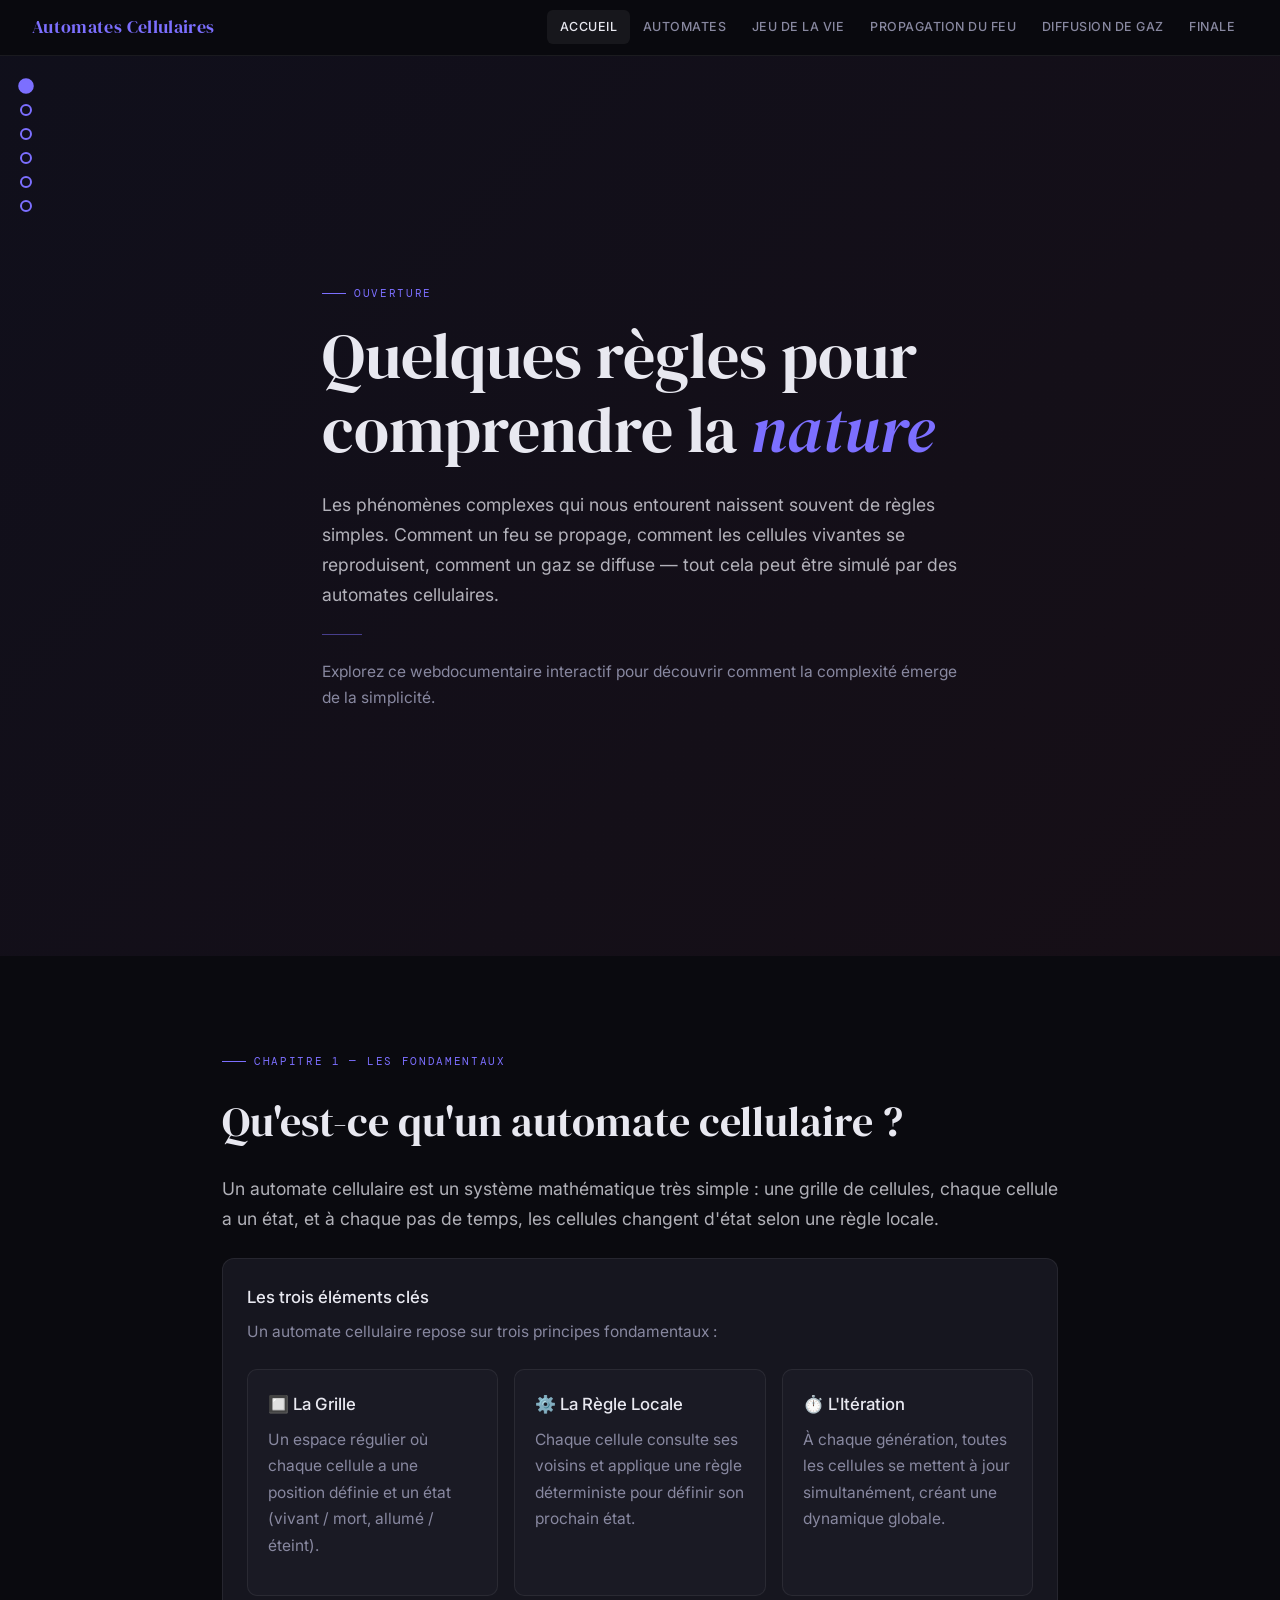
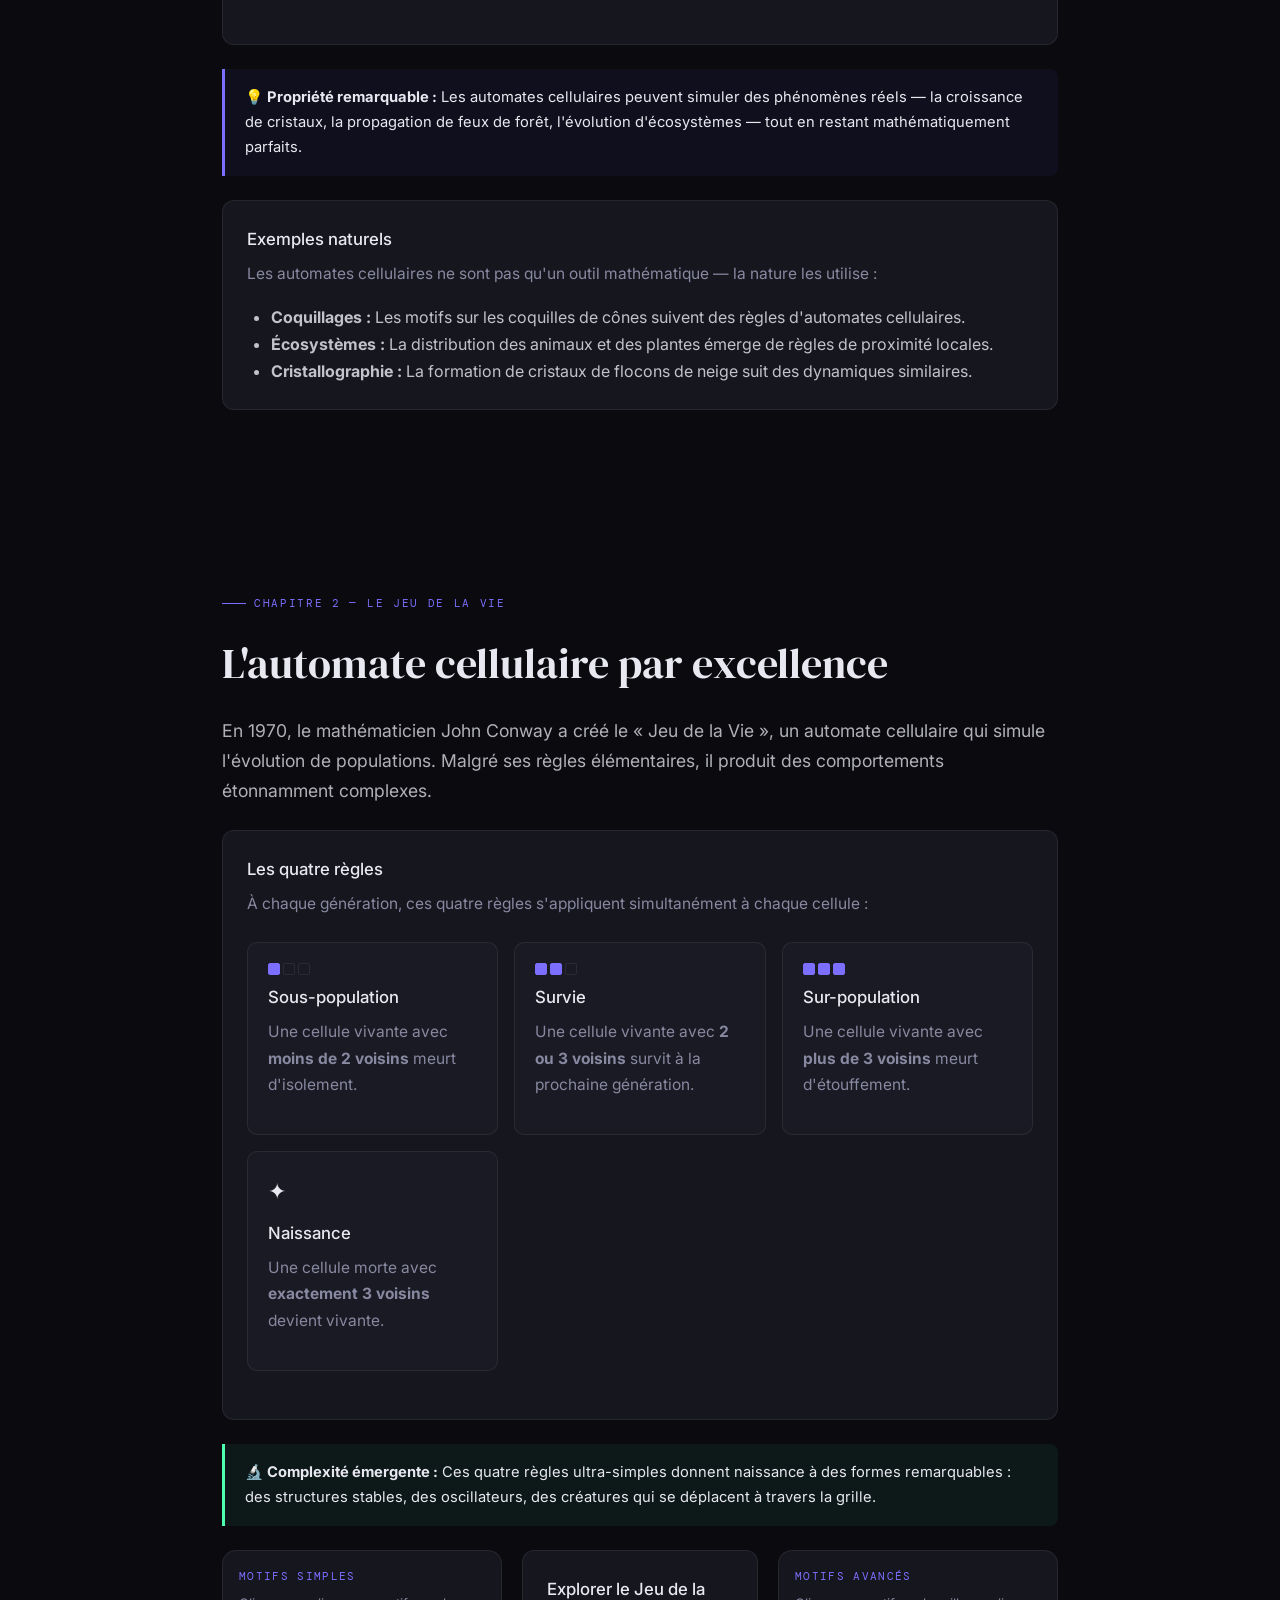
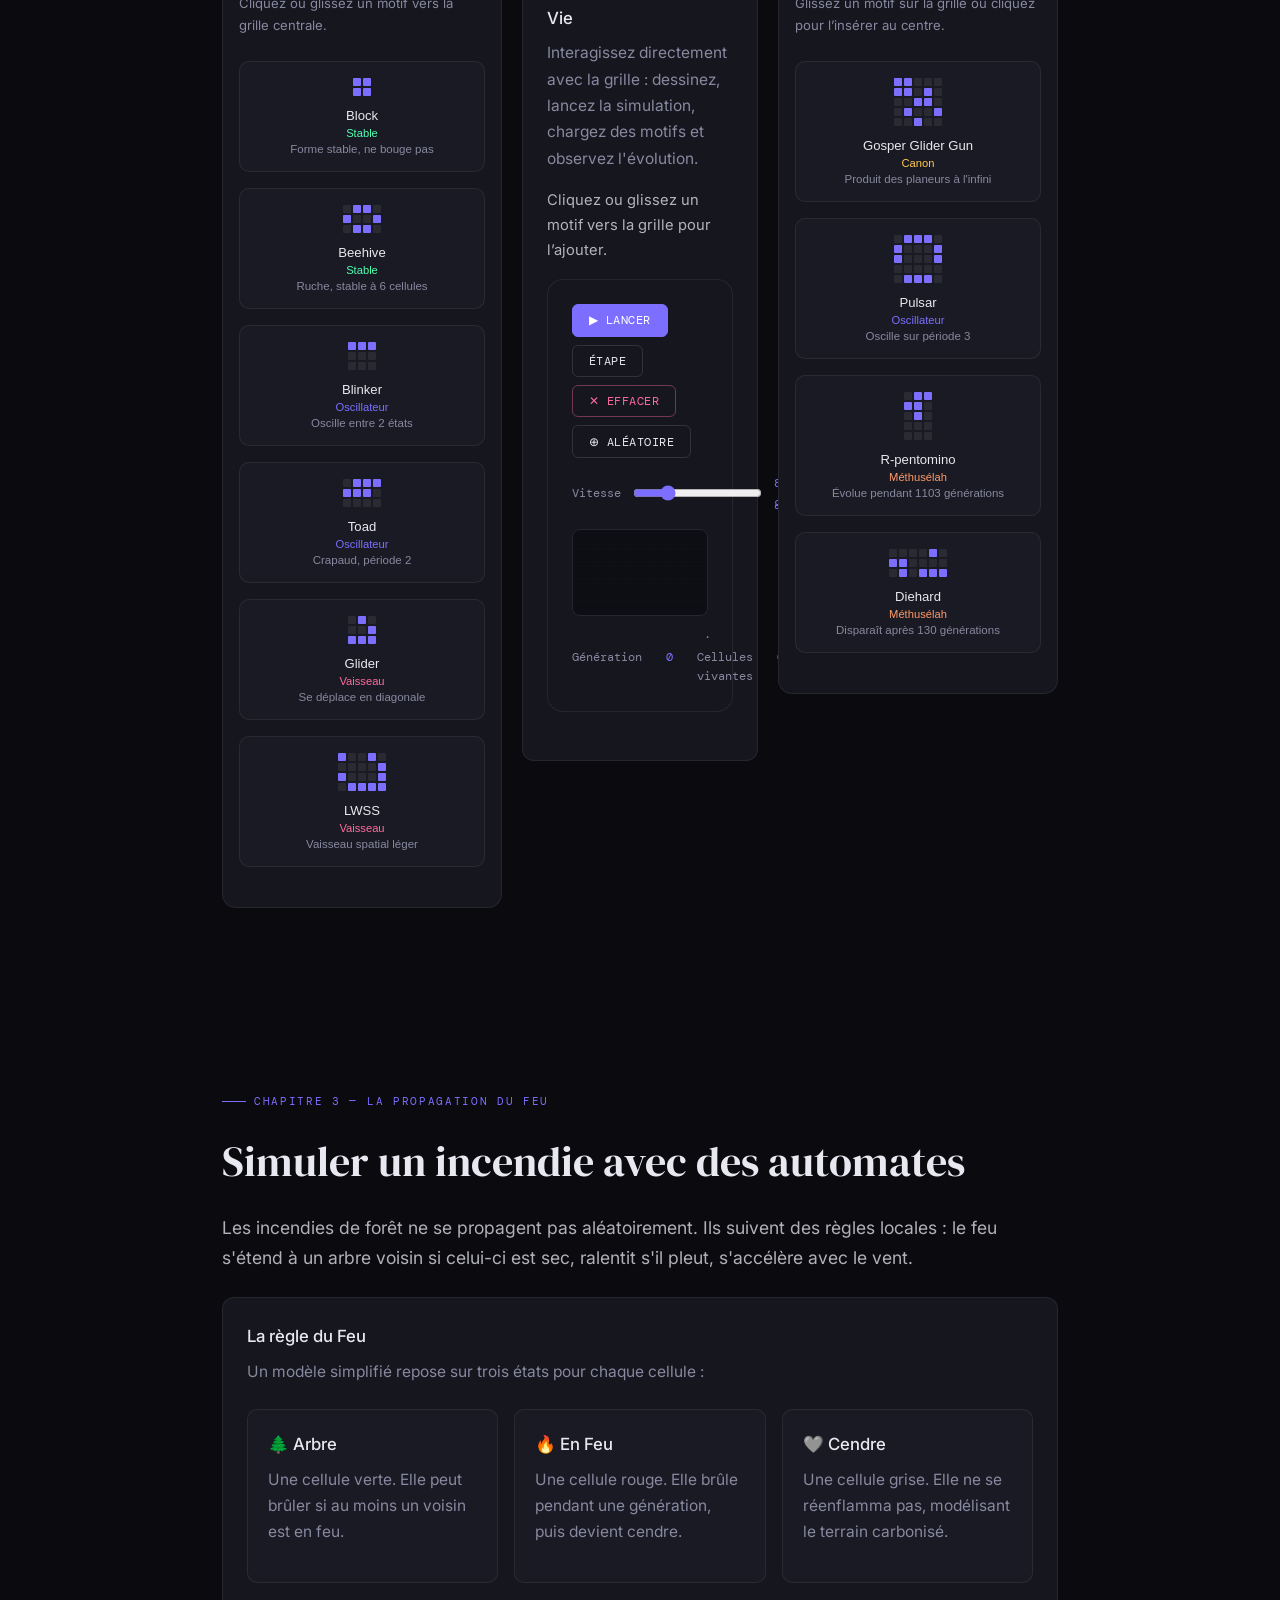
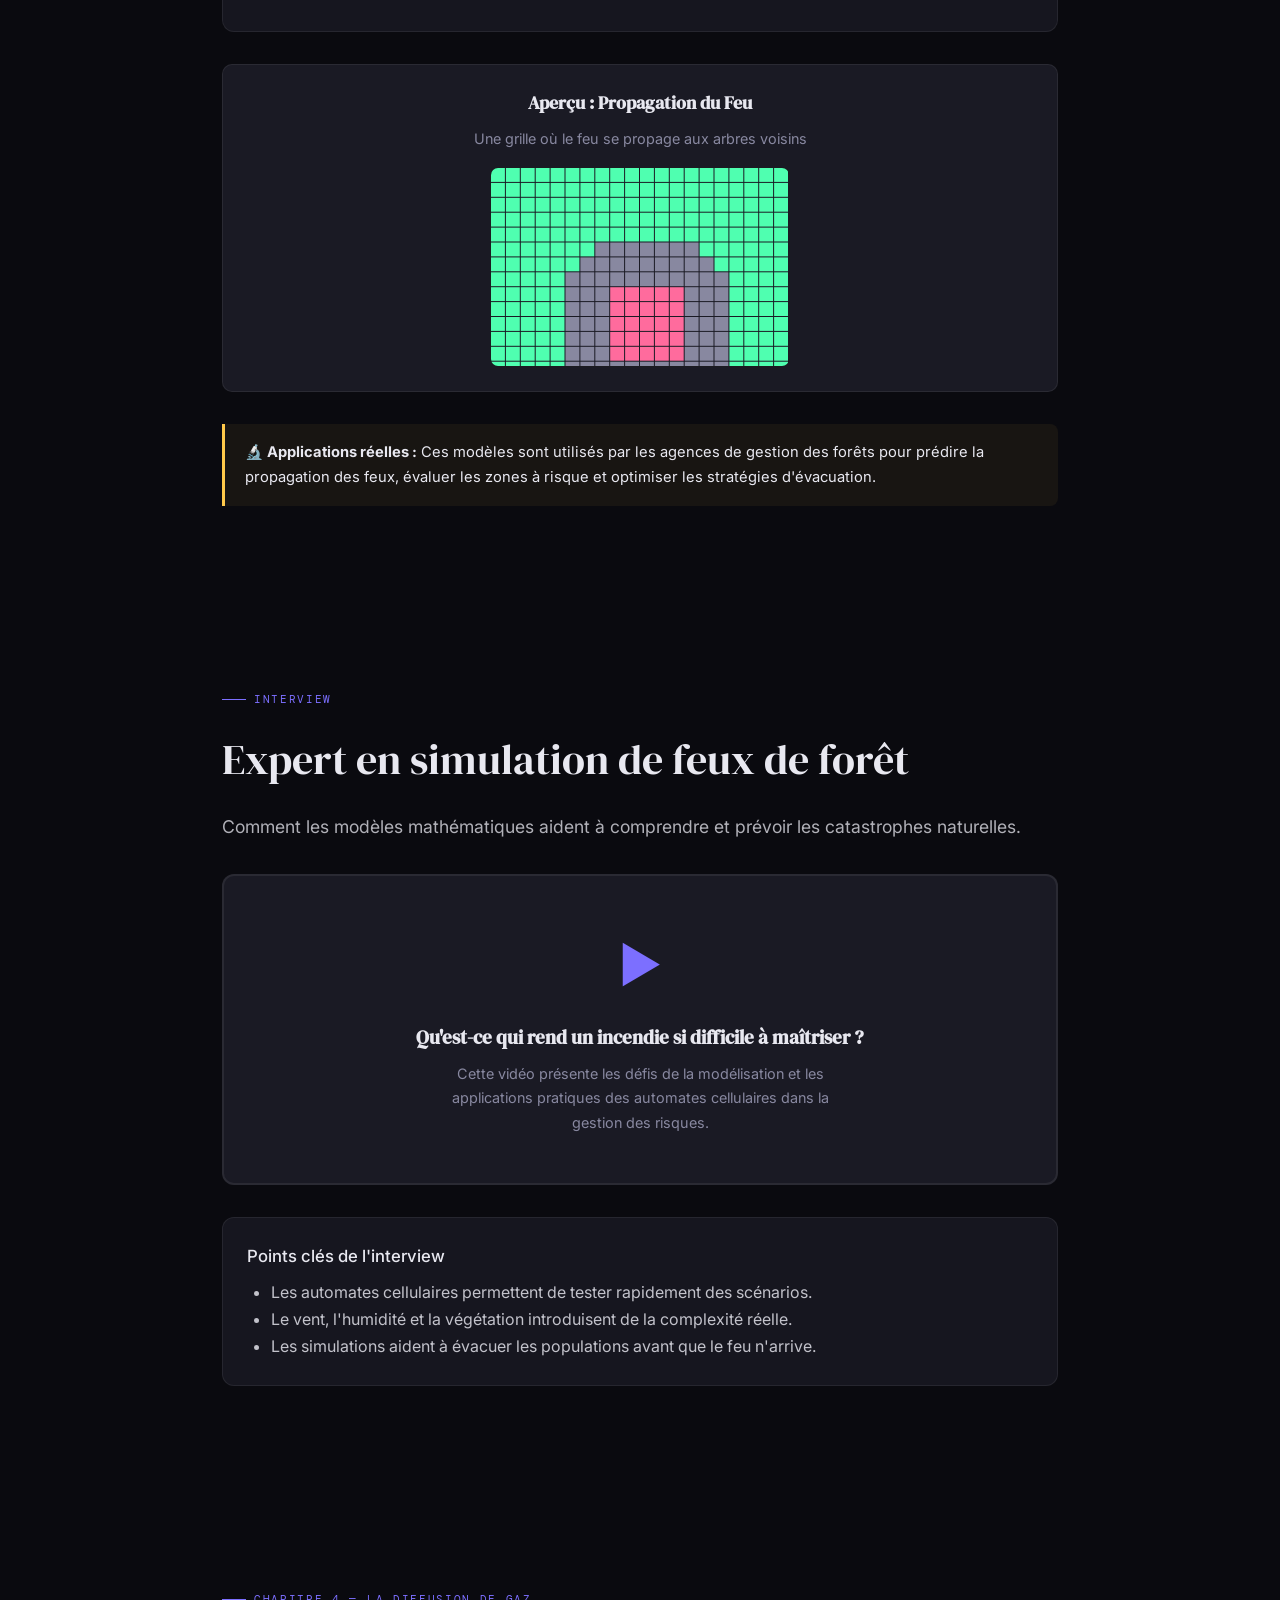
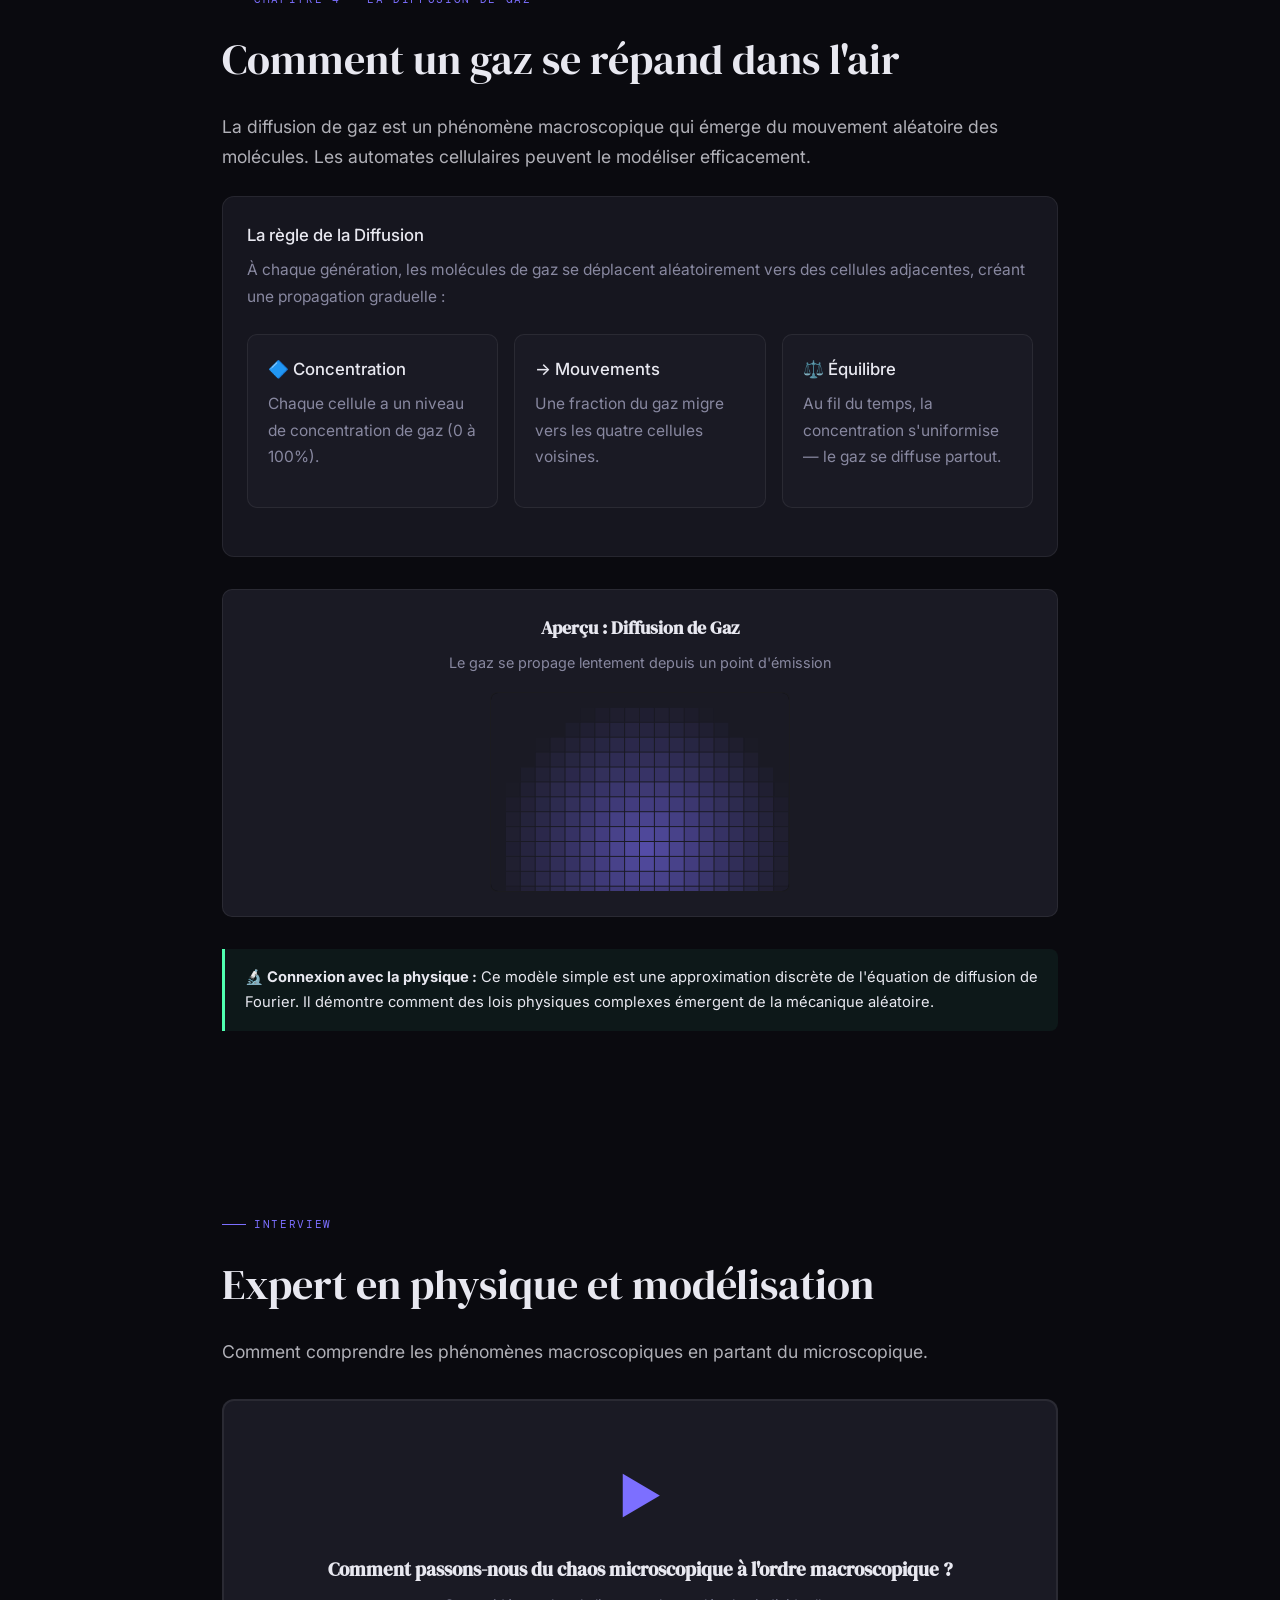
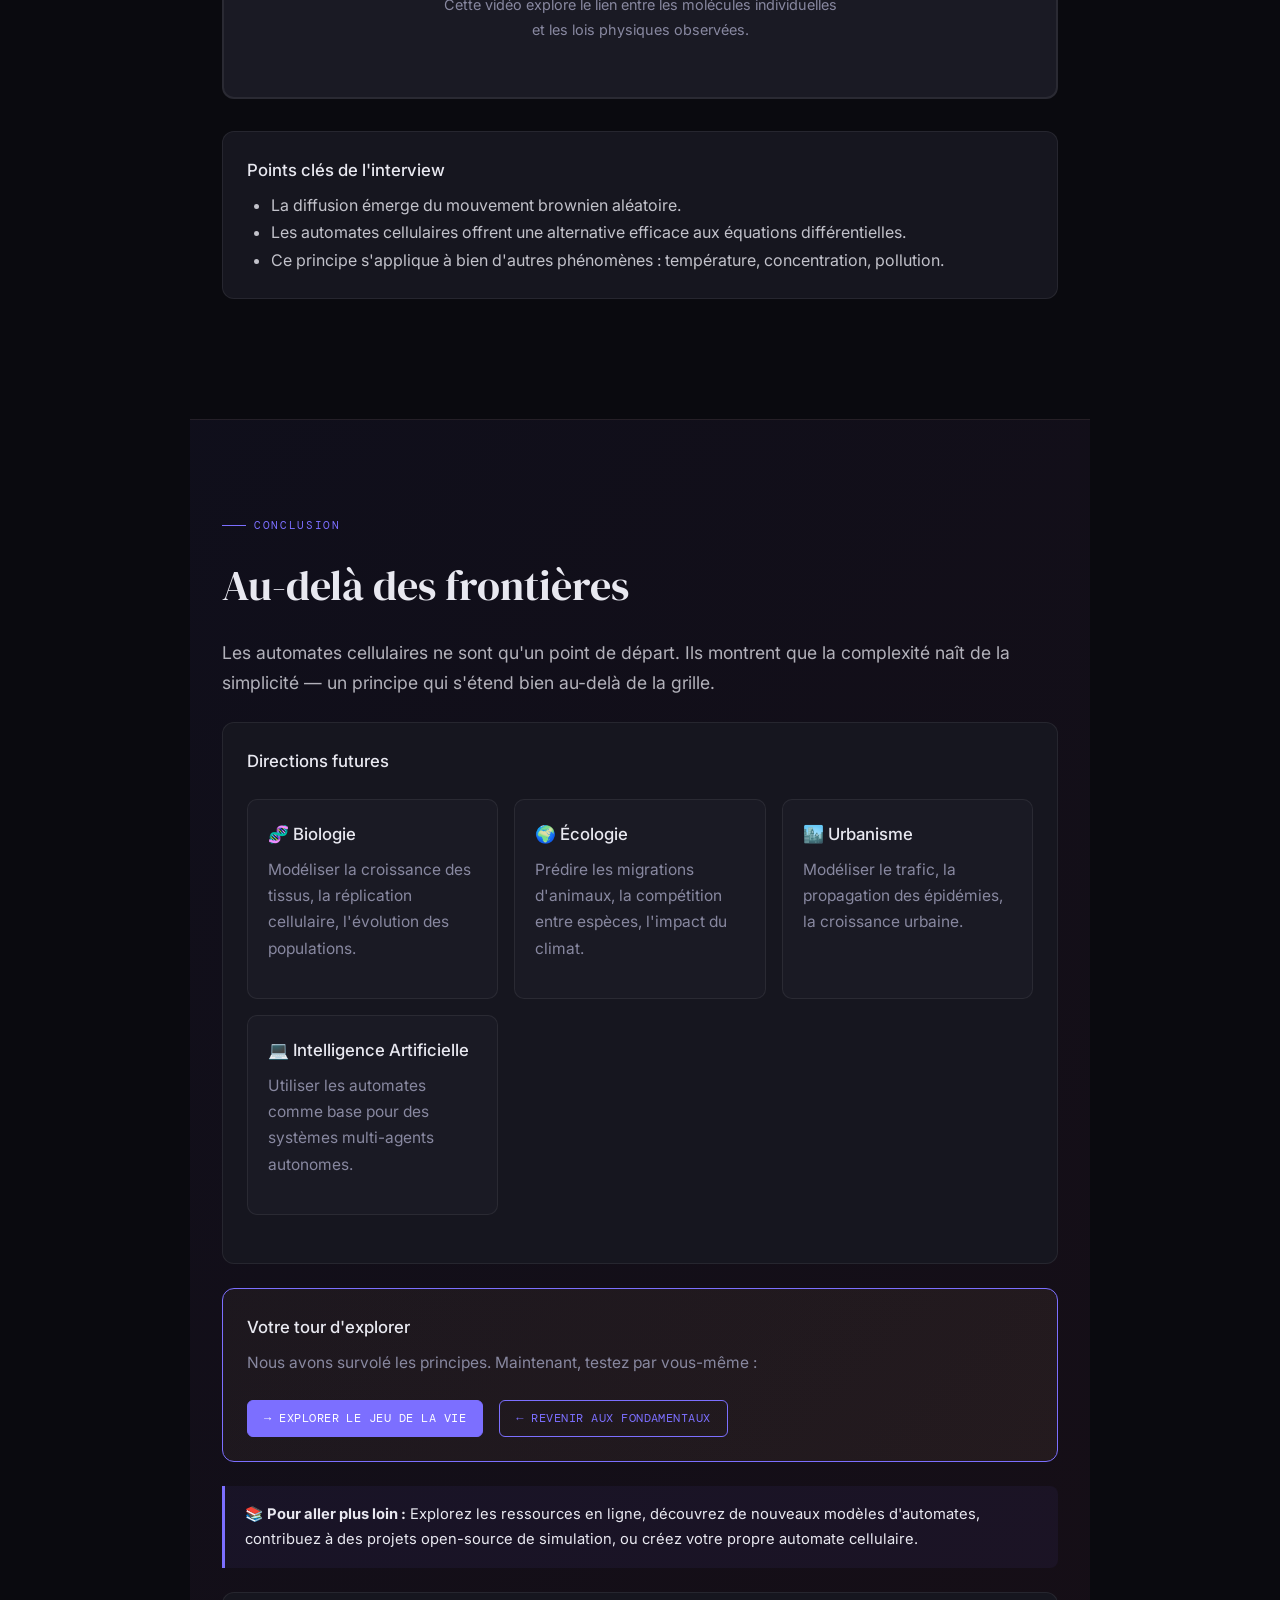
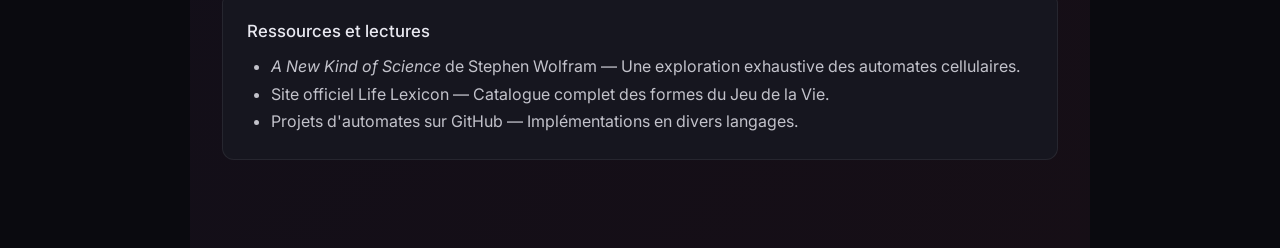
==== index.html @ 6a78e208 "Add draggable life patterns" ====
<!DOCTYPE html>
<html lang="fr">
<head>
  <meta charset="UTF-8">
  <meta name="viewport" content="width=device-width, initial-scale=1.0">
  <title>Automates Cellulaires — Webdocumentaire Interactif</title>
  <link href="https://fonts.googleapis.com/css2?family=DM+Serif+Display:ital@0;1&family=DM+Mono:wght@400;500&family=Inter:wght@300;400;500;600&display=swap" rel="stylesheet">
  <link rel="stylesheet" href="style.css">
</head>
<body>

<header>
  <div class="logo">Automates Cellulaires</div>
  <nav>
    <a href="#hero">Accueil</a>
    <a href="#automates">Automates</a>
    <a href="#jeu-de-la-vie">Jeu de la Vie</a>
    <a href="#feu">Propagation du Feu</a>
    <a href="#gaz">Diffusion de Gaz</a>
    <a href="#finale">Finale</a>
  </nav>
</header>

<div class="progress-bar" id="progressBar"></div>

<!-- ─── SIDEBAR TOC ─── -->
<div class="sidebar-toc" id="sidebarToc"></div>

<!-- ─── SIDEBAR SANDBOX BUTTONS ─── -->
<button class="sandbox-btn" id="sandboxGameOfLife" onclick="scrollToSection('#jeu-de-la-vie')">🎮</button>
<button class="sandbox-btn" id="sandboxFire" onclick="alert('Sandbox Feu (à développer)')">🔥</button>
<button class="sandbox-btn" id="sandboxGas" onclick="alert('Sandbox Gaz (à développer)')">💨</button>
<button class="sandbox-btn" id="sandboxFinal" onclick="alert('Sandbox Finale (à développer)')">✨</button>

<main>

<!-- ═════════════════════════════════════════ HERO ═════════════════════════════════════════ -->
<section class="hero" id="hero">
  <div class="hero-content">
    <div class="act-label">Ouverture</div>
    <h1>Quelques règles pour<br>comprendre la <em>nature</em></h1>
    <p class="lead">Les phénomènes complexes qui nous entourent naissent souvent de règles simples. Comment un feu se propage, comment les cellules vivantes se reproduisent, comment un gaz se diffuse — tout cela peut être simulé par des automates cellulaires.</p>
    <div class="divider"></div>
    <p>Explorez ce webdocumentaire interactif pour découvrir comment la complexité émerge de la simplicité.</p>
  </div>
</section>

<!-- ═════════════════════════════════════════ AUTOMATES CELLULAIRES ═════════════════════════════════════════ -->
<section id="automates">
  <div class="act-label">Chapitre 1 — Les Fondamentaux</div>
  <h2>Qu'est-ce qu'un automate cellulaire ?</h2>
  <p class="lead">Un automate cellulaire est un système mathématique très simple : une grille de cellules, chaque cellule a un état, et à chaque pas de temps, les cellules changent d'état selon une règle locale.</p>

  <div class="card reveal">
    <h3>Les trois éléments clés</h3>
    <p>Un automate cellulaire repose sur trois principes fondamentaux :</p>

    <div class="rule-grid">
      <div class="rule-card">
        <h3>🔲 La Grille</h3>
        <p>Un espace régulier où chaque cellule a une position définie et un état (vivant / mort, allumé / éteint).</p>
      </div>
      <div class="rule-card">
        <h3>⚙️ La Règle Locale</h3>
        <p>Chaque cellule consulte ses voisins et applique une règle déterministe pour définir son prochain état.</p>
      </div>
      <div class="rule-card">
        <h3>⏱️ L'Itération</h3>
        <p>À chaque génération, toutes les cellules se mettent à jour simultanément, créant une dynamique globale.</p>
      </div>
    </div>
  </div>

  <div class="callout reveal">
    <p>💡 <strong>Propriété remarquable :</strong> Les automates cellulaires peuvent simuler des phénomènes réels — la croissance de cristaux, la propagation de feux de forêt, l'évolution d'écosystèmes — tout en restant mathématiquement parfaits.</p>
  </div>

  <div class="card reveal">
    <h3>Exemples naturels</h3>
    <p>Les automates cellulaires ne sont pas qu'un outil mathématique — la nature les utilise :</p>
    <ul style="margin-left: 1.5rem; color: var(--text-light);">
      <li><strong>Coquillages :</strong> Les motifs sur les coquilles de cônes suivent des règles d'automates cellulaires.</li>
      <li><strong>Écosystèmes :</strong> La distribution des animaux et des plantes émerge de règles de proximité locales.</li>
      <li><strong>Cristallographie :</strong> La formation de cristaux de flocons de neige suit des dynamiques similaires.</li>
    </ul>
  </div>
</section>

<!-- ═════════════════════════════════════════ JEU DE LA VIE ═════════════════════════════════════════ -->
<section id="jeu-de-la-vie">
  <div class="act-label">Chapitre 2 — Le Jeu de la Vie</div>
  <h2>L'automate cellulaire par excellence</h2>
  <p class="lead">En 1970, le mathématicien John Conway a créé le « Jeu de la Vie », un automate cellulaire qui simule l'évolution de populations. Malgré ses règles élémentaires, il produit des comportements étonnamment complexes.</p>

  <div class="card reveal">
    <h3>Les quatre règles</h3>
    <p>À chaque génération, ces quatre règles s'appliquent simultanément à chaque cellule :</p>

    <div class="rule-grid">
      <div class="rule-card">
        <div class="rule-icon">
          <div class="cell on"></div>
          <div class="cell"></div>
          <div class="cell"></div>
        </div>
        <h3>Sous-population</h3>
        <p>Une cellule vivante avec <strong>moins de 2 voisins</strong> meurt d'isolement.</p>
      </div>
      <div class="rule-card">
        <div class="rule-icon">
          <div class="cell on"></div>
          <div class="cell on"></div>
          <div class="cell"></div>
        </div>
        <h3>Survie</h3>
        <p>Une cellule vivante avec <strong>2 ou 3 voisins</strong> survit à la prochaine génération.</p>
      </div>
      <div class="rule-card">
        <div class="rule-icon">
          <div class="cell on"></div>
          <div class="cell on"></div>
          <div class="cell on"></div>
        </div>
        <h3>Sur-population</h3>
        <p>Une cellule vivante avec <strong>plus de 3 voisins</strong> meurt d'étouffement.</p>
      </div>
      <div class="rule-card">
        <div class="rule-icon">
          ✦
        </div>
        <h3>Naissance</h3>
        <p>Une cellule morte avec <strong>exactement 3 voisins</strong> devient vivante.</p>
      </div>
    </div>
  </div>

  <div class="callout green reveal">
    <p>🔬 <strong>Complexité émergente :</strong> Ces quatre règles ultra-simples donnent naissance à des formes remarquables : des structures stables, des oscillateurs, des créatures qui se déplacent à travers la grille.</p>
  </div>

  <div class="game-layout reveal">
    <aside class="pattern-side left">
      <div class="side-label">Motifs simples</div>
      <p class="side-note">Cliquez ou glissez un motif vers la grille centrale.</p>
      <div class="pattern-grid" id="patternGrid"></div>
    </aside>

    <div class="card game-center">
      <h3>Explorer le Jeu de la Vie</h3>
      <p>Interagissez directement avec la grille : dessinez, lancez la simulation, chargez des motifs et observez l'évolution.</p>
      <p id="patternStatus" class="lead" style="font-size:0.92rem;margin-top:0.5rem">Cliquez ou glissez un motif vers la grille pour l’ajouter.</p>

      <div class="game-container" style="margin-top:1rem">
        <div class="game-controls">
          <button class="btn primary" id="playBtn">▶ Lancer</button>
          <button class="btn" id="stepMain">Étape</button>
          <button class="btn danger" id="clearMain">✕ Effacer</button>
          <button class="btn" id="randomMain">⊕ Aléatoire</button>
        </div>

        <div class="slider-row">
          <label>Vitesse</label>
          <input type="range" min="1" max="30" value="8" id="speedMain">
          <span id="speedMainVal">8 gen/s</span>
        </div>

        <canvas id="mainCanvas" style="margin-top:1rem;max-width:100%"></canvas>
        <div class="stats-bar">
          Génération <span id="mainGen">0</span> &nbsp;·&nbsp;
          Cellules vivantes <span id="mainPop">0</span>
        </div>
      </div>
    </div>

    <aside class="pattern-side right">
      <div class="side-label">Motifs avancés</div>
      <p class="side-note">Glissez un motif sur la grille ou cliquez pour l’insérer au centre.</p>
      <div class="pattern-grid" id="complexGrid"></div>
    </aside>
  </div>
</section>

<!-- ═════════════════════════════════════════ FEU ═════════════════════════════════════════ -->
<section id="feu">
  <div class="act-label">Chapitre 3 — La Propagation du Feu</div>
  <h2>Simuler un incendie avec des automates</h2>
  <p class="lead">Les incendies de forêt ne se propagent pas aléatoirement. Ils suivent des règles locales : le feu s'étend à un arbre voisin si celui-ci est sec, ralentit s'il pleut, s'accélère avec le vent.</p>

  <div class="card reveal">
    <h3>La règle du Feu</h3>
    <p>Un modèle simplifié repose sur trois états pour chaque cellule :</p>

    <div class="rule-grid">
      <div class="rule-card">
        <h3>🌲 Arbre</h3>
        <p>Une cellule verte. Elle peut brûler si au moins un voisin est en feu.</p>
      </div>
      <div class="rule-card">
        <h3>🔥 En Feu</h3>
        <p>Une cellule rouge. Elle brûle pendant une génération, puis devient cendre.</p>
      </div>
      <div class="rule-card">
        <h3>🩶 Cendre</h3>
        <p>Une cellule grise. Elle ne se réenflamma pas, modélisant le terrain carbonisé.</p>
      </div>
    </div>
  </div>

  <div class="simulation-preview reveal">
    <h4>Aperçu : Propagation du Feu</h4>
    <p>Une grille où le feu se propage aux arbres voisins</p>
    <canvas id="firePreview" style="width: 100%; max-width: 300px; height: 200px;"></canvas>
  </div>

  <div class="callout amber reveal">
    <p>🔬 <strong>Applications réelles :</strong> Ces modèles sont utilisés par les agences de gestion des forêts pour prédire la propagation des feux, évaluer les zones à risque et optimiser les stratégies d'évacuation.</p>
  </div>
</section>

<!-- ═════════════════════════════════════════ VIDEO INTERVIEW FEU ═════════════════════════════════════════ -->
<section id="interview-feu">
  <div class="act-label">Interview</div>
  <h2>Expert en simulation de feux de forêt</h2>
  <p class="lead" style="margin-bottom: 2rem;">Comment les modèles mathématiques aident à comprendre et prévoir les catastrophes naturelles.</p>

  <div class="video-container reveal">
    <div class="play-icon">▶</div>
    <h4>Qu'est-ce qui rend un incendie si difficile à maîtriser ?</h4>
    <p>Cette vidéo présente les défis de la modélisation et les applications pratiques des automates cellulaires dans la gestion des risques.</p>
  </div>

  <div class="card reveal">
    <h3>Points clés de l'interview</h3>
    <ul style="margin-left: 1.5rem; color: var(--text-light);">
      <li>Les automates cellulaires permettent de tester rapidement des scénarios.</li>
      <li>Le vent, l'humidité et la végétation introduisent de la complexité réelle.</li>
      <li>Les simulations aident à évacuer les populations avant que le feu n'arrive.</li>
    </ul>
  </div>
</section>

<!-- ═════════════════════════════════════════ GAZ ═════════════════════════════════════════ -->
<section id="gaz">
  <div class="act-label">Chapitre 4 — La Diffusion de Gaz</div>
  <h2>Comment un gaz se répand dans l'air</h2>
  <p class="lead">La diffusion de gaz est un phénomène macroscopique qui émerge du mouvement aléatoire des molécules. Les automates cellulaires peuvent le modéliser efficacement.</p>

  <div class="card reveal">
    <h3>La règle de la Diffusion</h3>
    <p>À chaque génération, les molécules de gaz se déplacent aléatoirement vers des cellules adjacentes, créant une propagation graduelle :</p>

    <div class="rule-grid">
      <div class="rule-card">
        <h3>🔷 Concentration</h3>
        <p>Chaque cellule a un niveau de concentration de gaz (0 à 100%).</p>
      </div>
      <div class="rule-card">
        <h3>→ Mouvements</h3>
        <p>Une fraction du gaz migre vers les quatre cellules voisines.</p>
      </div>
      <div class="rule-card">
        <h3>⚖️ Équilibre</h3>
        <p>Au fil du temps, la concentration s'uniformise — le gaz se diffuse partout.</p>
      </div>
    </div>
  </div>

  <div class="simulation-preview reveal">
    <h4>Aperçu : Diffusion de Gaz</h4>
    <p>Le gaz se propage lentement depuis un point d'émission</p>
    <canvas id="gasPreview" style="width: 100%; max-width: 300px; height: 200px;"></canvas>
  </div>

  <div class="callout green reveal">
    <p>🔬 <strong>Connexion avec la physique :</strong> Ce modèle simple est une approximation discrète de l'équation de diffusion de Fourier. Il démontre comment des lois physiques complexes émergent de la mécanique aléatoire.</p>
  </div>
</section>

<!-- ═════════════════════════════════════════ VIDEO INTERVIEW GAZ ═════════════════════════════════════════ -->
<section id="interview-gaz">
  <div class="act-label">Interview</div>
  <h2>Expert en physique et modélisation</h2>
  <p class="lead" style="margin-bottom: 2rem;">Comment comprendre les phénomènes macroscopiques en partant du microscopique.</p>

  <div class="video-container reveal">
    <div class="play-icon">▶</div>
    <h4>Comment passons-nous du chaos microscopique à l'ordre macroscopique ?</h4>
    <p>Cette vidéo explore le lien entre les molécules individuelles et les lois physiques observées.</p>
  </div>

  <div class="card reveal">
    <h3>Points clés de l'interview</h3>
    <ul style="margin-left: 1.5rem; color: var(--text-light);">
      <li>La diffusion émerge du mouvement brownien aléatoire.</li>
      <li>Les automates cellulaires offrent une alternative efficace aux équations différentielles.</li>
      <li>Ce principe s'applique à bien d'autres phénomènes : température, concentration, pollution.</li>
    </ul>
  </div>
</section>

<!-- ═════════════════════════════════════════ FINALE ═════════════════════════════════════════ -->
<section id="finale">
  <div class="act-label">Conclusion</div>
  <h2>Au-delà des frontières</h2>
  <p class="lead">Les automates cellulaires ne sont qu'un point de départ. Ils montrent que la complexité naît de la simplicité — un principe qui s'étend bien au-delà de la grille.</p>

  <div class="card reveal">
    <h3>Directions futures</h3>
    <div class="rule-grid">
      <div class="rule-card">
        <h3>🧬 Biologie</h3>
        <p>Modéliser la croissance des tissus, la réplication cellulaire, l'évolution des populations.</p>
      </div>
      <div class="rule-card">
        <h3>🌍 Écologie</h3>
        <p>Prédire les migrations d'animaux, la compétition entre espèces, l'impact du climat.</p>
      </div>
      <div class="rule-card">
        <h3>🏙️ Urbanisme</h3>
        <p>Modéliser le trafic, la propagation des épidémies, la croissance urbaine.</p>
      </div>
      <div class="rule-card">
        <h3>💻 Intelligence Artificielle</h3>
        <p>Utiliser les automates comme base pour des systèmes multi-agents autonomes.</p>
      </div>
    </div>
  </div>

  <div class="card reveal" style="background: linear-gradient(135deg, rgba(155,125,92,0.08), rgba(212,165,116,0.08)); border-color: var(--accent);">
    <h3>Votre tour d'explorer</h3>
    <p>Nous avons survolé les principes. Maintenant, testez par vous-même :</p>
    <div style="margin-top: 1.5rem; display: flex; flex-wrap: wrap; gap: 1rem;">
      <a href="jeu-de-la-vie.html" class="btn primary">→ Explorer le Jeu de la Vie</a>
      <button class="btn secondary" onclick="scrollToSection('#automates')">← Revenir aux Fondamentaux</button>
    </div>
  </div>

  <div class="callout reveal">
    <p>📚 <strong>Pour aller plus loin :</strong> Explorez les ressources en ligne, découvrez de nouveaux modèles d'automates, contribuez à des projets open-source de simulation, ou créez votre propre automate cellulaire.</p>
  </div>

  <div class="card reveal">
    <h3>Ressources et lectures</h3>
    <ul style="margin-left: 1.5rem; color: var(--text-light);">
      <li><em>A New Kind of Science</em> de Stephen Wolfram — Une exploration exhaustive des automates cellulaires.</li>
      <li>Site officiel Life Lexicon — Catalogue complet des formes du Jeu de la Vie.</li>
      <li>Projets d'automates sur GitHub — Implémentations en divers langages.</li>
    </ul>
  </div>
</section>

</main>

<script src="jeu-de-la-vie.js"></script>

<script>
  // ─── PROGRESS BAR ─── 
  window.addEventListener('scroll', () => {
    const scrollTop = window.scrollY;
    const docHeight = document.documentElement.scrollHeight - window.innerHeight;
    const scrollPercent = (scrollTop / docHeight) * 100;
    document.getElementById('progressBar').style.width = scrollPercent + '%';
  });

  // ─── REVEAL ANIMATIONS ─── 
  const observerOptions = {
    threshold: 0.1,
    rootMargin: '0px 0px -50px 0px'
  };

  const observer = new IntersectionObserver(entries => {
    entries.forEach(entry => {
      if (entry.isIntersecting) {
        entry.target.classList.add('visible');
      }
    });
  }, observerOptions);

  document.querySelectorAll('.reveal').forEach(el => observer.observe(el));

  // ─── SIDEBAR TOC ─── 
  const sections = [
    { id: 'hero', name: 'Accueil' },
    { id: 'automates', name: 'Automates' },
    { id: 'jeu-de-la-vie', name: 'Jeu de la Vie' },
    { id: 'feu', name: 'Propagation du Feu' },
    { id: 'gaz', name: 'Diffusion de Gaz' },
    { id: 'finale', name: 'Finale' }
  ];

  const sidebarToc = document.getElementById('sidebarToc');
  sections.forEach(section => {
    const dot = document.createElement('div');
    dot.className = 'toc-dot';
    dot.setAttribute('data-section', section.id);
    dot.setAttribute('title', section.name);
    dot.onclick = () => {
      document.getElementById(section.id).scrollIntoView({ behavior: 'smooth' });
    };
    sidebarToc.appendChild(dot);
  });

  // ─── UPDATE ACTIVE SECTION ─── 
  window.addEventListener('scroll', () => {
    let currentSection = 'hero';
    sections.forEach(section => {
      const element = document.getElementById(section.id);
      if (element && element.offsetTop <= window.scrollY + 100) {
        currentSection = section.id;
      }
    });

    document.querySelectorAll('.toc-dot').forEach(dot => {
      dot.classList.remove('active');
    });
    document.querySelector(`[data-section="${currentSection}"]`)?.classList.add('active');

    // ─── SHOW/HIDE SANDBOX BUTTONS ─── 
    document.getElementById('sandboxGameOfLife').classList.toggle('active', currentSection === 'jeu-de-la-vie');
    document.getElementById('sandboxFire').classList.toggle('active', currentSection === 'feu');
    document.getElementById('sandboxGas').classList.toggle('active', currentSection === 'gaz');
    document.getElementById('sandboxFinal').classList.toggle('active', currentSection === 'finale');
  });

  // ─── SANDBOX NAVIGATION ─── 
  function goToSandbox(page) {
    window.location.href = page;
  }

  function scrollToSection(sectionId) {
    const element = document.querySelector(sectionId);
    if (element) {
      element.scrollIntoView({ behavior: 'smooth' });
    }
  }

  // ─── SIMPLE SIMULATIONS (Preview Canvases) ─── 
  function drawFirePreview() {
    const canvas = document.getElementById('firePreview');
    if (!canvas) return;

    // Use CSS variables for consistent theming
    const cs = getComputedStyle(document.documentElement);
    const bg = cs.getPropertyValue('--bg3').trim() || '#1a1a24';
    const fireColor = cs.getPropertyValue('--accent2').trim() || '#ff6b9d';
    const burnedColor = cs.getPropertyValue('--muted').trim() || '#8b6f47';
    const treeColor = cs.getPropertyValue('--green').trim() || '#5a8b6f';

    // match canvas pixel size to rendered size
    canvas.width = canvas.clientWidth;
    canvas.height = canvas.clientHeight;

    const ctx = canvas.getContext('2d');
    const gridSize = 20;
    const cellSize = canvas.clientWidth / gridSize;

    ctx.fillStyle = bg;
    ctx.fillRect(0, 0, canvas.width, canvas.height);

    // Simulate fire spreading
    for (let i = 0; i < gridSize; i++) {
      for (let j = 0; j < gridSize; j++) {
        const dist = Math.hypot(i - gridSize / 2, j - gridSize / 2);
        let color;

        if (dist < 3) color = fireColor;
        else if (dist < 6) color = burnedColor;
        else color = treeColor;

        ctx.fillStyle = color;
        ctx.fillRect(i * cellSize, j * cellSize, cellSize - 1, cellSize - 1);
      }
    }
  }

  function drawGasPreview() {
    const canvas = document.getElementById('gasPreview');
    if (!canvas) return;

    const cs = getComputedStyle(document.documentElement);
    const bg = cs.getPropertyValue('--bg3').trim() || '#1a1a24';
    const gasColor = cs.getPropertyValue('--accent').trim() || '#7c6fff';

    canvas.width = canvas.clientWidth;
    canvas.height = canvas.clientHeight;

    const ctx = canvas.getContext('2d');
    const gridSize = 20;
    const cellSize = canvas.clientWidth / gridSize;

    ctx.fillStyle = bg;
    ctx.fillRect(0, 0, canvas.width, canvas.height);

    // Simulate gas diffusion
    for (let i = 0; i < gridSize; i++) {
      for (let j = 0; j < gridSize; j++) {
        const dist = Math.hypot(i - gridSize / 2, j - gridSize / 2);
        const intensity = Math.max(0, 1 - dist / 10);

        // use RGBA from computed color if needed
        ctx.fillStyle = `rgba(124,111,255, ${intensity * 0.6})`;
        ctx.fillRect(i * cellSize, j * cellSize, cellSize - 1, cellSize - 1);
      }
    }
  }

  // Draw previews on load
  setTimeout(() => {
    drawFirePreview();
    drawGasPreview();
  }, 100);
</script>

</body>
</html>
---- style.css ----
:root {
    --bg: #0a0a0f;
    --bg2: #111118;
    --bg3: #1a1a24;
    --card: #16161f;
    --border: rgba(255,255,255,0.07);
    --border2: rgba(255,255,255,0.12);
    --text: #e8e8f0;
    --text-light: rgba(232,232,240,0.82);
    --muted: #8888a0;
    --accent: #7c6fff;
    --accent2: #ff6b9d;
    --green: #4fffb0;
    --amber: #ffc94a;
    --cell-alive: #7c6fff;
    --cell-dead: transparent;
    --serif: 'DM Serif Display', serif;
    --mono: 'DM Mono', monospace;
    --sans: 'Inter', sans-serif;
  }

  * { box-sizing: border-box; margin: 0; padding: 0; }

  html { scroll-behavior: smooth; }

  body {
    font-family: var(--sans);
    background: var(--bg);
    color: var(--text);
    line-height: 1.7;
    overflow-x: hidden;
  }

  /* ── NAV/HEADER ── */
  header, nav {
    position: fixed; top: 0; left: 0; right: 0; z-index: 100;
    background: rgba(10,10,15,0.92);
    backdrop-filter: blur(12px);
    border-bottom: 1px solid var(--border);
    display: flex; align-items: center;
    padding: 0 2rem; height: 56px;
  }
  header {
    justify-content: space-between;
  }
  nav {
    gap: 0;
  }
  header .logo, nav .logo {
    font-family: var(--serif);
    font-size: 1.1rem;
    color: var(--accent);
    letter-spacing: 0.02em;
    margin-right: auto;
    font-weight: 400;
  }
  header nav {
    position: static;
    gap: 0;
    margin: 0;
    padding: 0;
    display: flex;
  }
  header nav a, nav a {
    font-size: 0.78rem;
    color: var(--muted);
    text-decoration: none;
    padding: 0.4rem 0.8rem;
    border-radius: 6px;
    transition: all 0.2s;
    letter-spacing: 0.04em;
    text-transform: uppercase;
    font-weight: 500;
  }
  header nav a:hover, header nav a.active, nav a:hover, nav a.active { 
    color: var(--text); 
    background: rgba(255,255,255,0.06); 
  }

  /* ── MAIN LAYOUT ── */
  main {
    padding-top: 56px;
  }

  /* ── PROGRESS ── */
  .progress-bar {
    position: fixed; top: 56px; left: 0; height: 2px;
    background: linear-gradient(90deg, var(--accent), var(--accent2));
    z-index: 99; transition: width 0.3s;
    width: 0%;
  }

  /* ── SECTIONS ── */
  section {
    min-height: 100vh;
    padding: 6rem 2rem 4rem;
    max-width: 900px;
    margin: 0 auto;
  }

  section.hero {
    min-height: 100vh;
    display: flex; flex-direction: column; justify-content: center;
    align-items: flex-start;
    max-width: 100%;
    padding: 0;
    position: relative;
    overflow: hidden;
  }

  .hero-content {
    position: relative; z-index: 2;
    max-width: 700px;
    padding: 0 3rem;
  }

  .hero-grid-bg {
    position: absolute; top: 0; left: 0; right: 0; bottom: 0;
    opacity: 0.15;
    z-index: 1;
  }

  .act-label {
    font-family: var(--mono);
    font-size: 0.7rem;
    letter-spacing: 0.15em;
    text-transform: uppercase;
    color: var(--accent);
    margin-bottom: 1rem;
    display: flex; align-items: center; gap: 0.5rem;
  }
  .act-label::before {
    content: '';
    display: inline-block;
    width: 24px; height: 1px;
    background: var(--accent);
  }

  h1 {
    font-family: var(--serif);
    font-size: clamp(2.5rem, 6vw, 4rem);
    line-height: 1.15;
    color: var(--text);
    margin-bottom: 1.5rem;
    font-weight: 400;
  }
  h1 em { color: var(--accent); font-style: italic; }

  h2 {
    font-family: var(--serif);
    font-size: clamp(1.8rem, 4vw, 2.6rem);
    font-weight: 400;
    margin-bottom: 1rem;
    color: var(--text);
  }

  h3 {
    font-family: var(--sans);
    font-size: 1.05rem;
    font-weight: 500;
    color: var(--text);
    margin-bottom: 0.5rem;
  }

  p { color: var(--muted); margin-bottom: 1rem; font-size: 0.97rem; }
  p.lead { font-size: 1.1rem; color: rgba(232,232,240,0.75); }

  .divider {
    width: 40px; height: 1px;
    background: var(--accent);
    margin: 1.5rem 0;
    opacity: 0.5;
  }

  /* ── CARDS ── */
  .card {
    background: var(--card);
    border: 1px solid var(--border);
    border-radius: 12px;
    padding: 1.5rem;
    margin: 1.5rem 0;
  }

  .rule-grid {
    display: grid; grid-template-columns: repeat(auto-fit, minmax(200px, 1fr));
    gap: 1rem; margin: 1.5rem 0;
  }
  .rule-card {
    background: var(--bg3);
    border: 1px solid var(--border);
    border-radius: 10px;
    padding: 1.25rem;
    transition: border-color 0.2s;
  }
  .rule-card:hover { border-color: var(--accent); }
  .rule-icon {
    font-size: 1.4rem;
    margin-bottom: 0.5rem;
    display: flex; gap: 3px; align-items: center;
  }
  .r { width: 10px; height: 10px; border-radius: 2px; }
  .r.on { background: var(--cell-alive); }
  .r.off { background: rgba(255,255,255,0.1); }

  /* ── GAME GRID ── */
  .game-container {
    background: var(--card);
    border: 1px solid var(--border);
    border-radius: 16px;
    padding: 1.5rem;
    margin: 1.5rem 0;
  }

  .game-controls {
    display: flex; flex-wrap: wrap; gap: 0.5rem;
    align-items: center; margin-bottom: 1rem;
  }

  .btn {
    font-family: var(--mono);
    font-size: 0.75rem;
    padding: 0.45rem 1rem;
    border-radius: 6px;
    cursor: pointer;
    border: 1px solid var(--border2);
    background: transparent;
    color: var(--text);
    transition: all 0.2s;
    letter-spacing: 0.04em;
    text-transform: uppercase;
  }
  .btn:hover { background: rgba(124,111,255,0.15); border-color: var(--accent); }
  .btn.primary { background: var(--accent); border-color: var(--accent); color: #fff; }
  .btn.primary:hover { background: #6a5de8; }
  .btn.danger { border-color: rgba(255,107,157,0.4); color: var(--accent2); }
  .btn.danger:hover { background: rgba(255,107,157,0.1); }
  .btn.active { background: rgba(124,111,255,0.2); border-color: var(--accent); }

  canvas {
    display: block;
    border-radius: 8px;
    cursor: crosshair;
    image-rendering: pixelated;
    border: 1px solid var(--border);
  }

  .stats-bar {
    display: flex; gap: 1.5rem; align-items: center;
    margin-top: 0.75rem;
    font-family: var(--mono);
    font-size: 0.72rem;
    color: var(--muted);
  }
  .stats-bar span { color: var(--accent); }

  /* ── PATTERN LIBRARY ── */
  .pattern-grid {
    display: grid; grid-template-columns: repeat(auto-fill, minmax(170px, 1fr));
    gap: 1rem; margin: 1.5rem 0;
  }
  .pattern-card {
    background: var(--bg3);
    border: 1px solid var(--border);
    border-radius: 10px;
    padding: 1rem;
    cursor: pointer;
    transition: all 0.2s;
    text-align: center;
  }
  .pattern-card:hover, .pattern-card.selected {
    border-color: var(--accent);
    background: rgba(124,111,255,0.08);
  }
  .pattern-preview {
    margin: 0 auto 0.75rem;
    display: grid;
    gap: 2px;
    justify-content: center;
  }
  .pattern-preview .pc {
    width: 8px; height: 8px; border-radius: 1px;
  }
  .pattern-preview .pc.on { background: var(--accent); }
  .pattern-preview .pc.off { background: rgba(255,255,255,0.07); }
  .pattern-name { font-size: 0.82rem; font-weight: 500; color: var(--text); }
  .pattern-desc { font-size: 0.72rem; color: var(--muted); margin-top: 0.25rem; }

  /* ── REVEAL ANIMATIONS ── */
  .reveal {
    opacity: 0; transform: translateY(24px);
    transition: opacity 0.6s, transform 0.6s;
  }
  .reveal.visible { opacity: 1; transform: none; }

  /* ── CALLOUT ── */
  .callout {
    border-left: 3px solid var(--accent);
    padding: 1rem 1.25rem;
    background: rgba(124,111,255,0.06);
    border-radius: 0 8px 8px 0;
    margin: 1.5rem 0;
  }
  .callout.amber { border-color: var(--amber); background: rgba(255,201,74,0.06); }
  .callout.green { border-color: var(--green); background: rgba(79,255,176,0.06); }
  .callout p { margin: 0; color: var(--text); font-size: 0.92rem; }

  /* ── TIMELINE ── */
  .timeline { margin: 1.5rem 0; }
  .tl-item { display: flex; gap: 1rem; margin-bottom: 1.5rem; }
  .tl-dot {
    width: 8px; height: 8px; border-radius: 50%;
    background: var(--accent); margin-top: 0.45rem; flex-shrink: 0;
    position: relative;
  }
  .tl-dot::after {
    content: ''; position: absolute; left: 3px; top: 12px;
    width: 1px; height: calc(100% + 18px);
    background: var(--border2);
  }
  .tl-item:last-child .tl-dot::after { display: none; }
  .tl-year { font-family: var(--mono); font-size: 0.72rem; color: var(--accent); margin-bottom: 0.25rem; }

  /* ── FINAL REVEAL ── */
  #finale {
    background: linear-gradient(135deg, rgba(124,111,255,0.05), rgba(255,107,157,0.05));
    border-top: 1px solid var(--border);
    min-height: 100vh;
    padding: 6rem 2rem 4rem;
    max-width: 900px;
    margin: 0 auto;
  }

  .big-number {
    font-family: var(--serif);
    font-size: clamp(3rem, 8vw, 6rem);
    color: var(--accent);
    line-height: 1;
    display: block;
    margin: 1rem 0;
  }

  .finale-grid {
    display: grid; grid-template-columns: repeat(auto-fit, minmax(240px, 1fr));
    gap: 1rem; margin: 2rem 0;
  }
  .finale-card {
    background: var(--card);
    border: 1px solid var(--border);
    border-radius: 12px;
    padding: 1.5rem;
    transition: all 0.3s;
    cursor: pointer;
  }
  .finale-card:hover { border-color: var(--accent2); transform: translateY(-2px); }
  .finale-card .fc-icon {
    font-family: var(--mono); font-size: 0.7rem; color: var(--accent);
    margin-bottom: 0.75rem; letter-spacing: 0.1em; text-transform: uppercase;
  }

  /* ── SPEED SLIDER ── */
  input[type=range] {
    accent-color: var(--accent);
    cursor: pointer;
  }

  .slider-row {
    display: flex; align-items: center; gap: 0.75rem; margin-top: 0.5rem;
  }
  .slider-row label { font-family: var(--mono); font-size: 0.72rem; color: var(--muted); white-space: nowrap; }
  .slider-row span { font-family: var(--mono); font-size: 0.72rem; color: var(--accent); min-width: 3rem; }

  /* ── INDEX.HTML SPECIFIC STYLES ── */

  .game-layout {
    display: grid;
    grid-template-columns: minmax(220px, 280px) minmax(0, 1fr) minmax(220px, 280px);
    gap: 1.25rem;
    align-items: start;
    margin: 1.5rem 0;
  }

  .pattern-side {
    position: sticky;
    top: 76px;
    align-self: start;
    background: var(--card);
    border: 1px solid var(--border);
    border-radius: 14px;
    padding: 1rem;
  }

  .side-label {
    font-family: var(--mono);
    font-size: 0.7rem;
    letter-spacing: 0.12em;
    text-transform: uppercase;
    color: var(--accent);
    margin-bottom: 0.35rem;
  }

  .side-note {
    font-size: 0.82rem;
    color: var(--muted);
    margin-bottom: 1rem;
  }

  .game-center {
    margin: 0;
  }
  
  section.hero {
    background: linear-gradient(135deg, rgba(124,111,255,0.05), rgba(255,107,157,0.05));
    max-width: 100%;
    padding: 0;
    display: flex;
    align-items: center;
  }

  .hero-content {
    max-width: 700px;
    padding: 3rem 2rem;
    margin: 0 auto;
    text-align: left;
  }

  /* ── SIDEBAR TOC ── */
  .sidebar-toc {
    position: fixed;
    left: 20px;
    top: 80px;
    display: flex;
    flex-direction: column;
    gap: 0.75rem;
    z-index: 50;
  }

  .toc-dot {
    width: 12px;
    height: 12px;
    border-radius: 50%;
    border: 2px solid var(--accent);
    cursor: pointer;
    transition: all 0.3s;
    background: transparent;
  }

  .toc-dot:hover,
  .toc-dot.active {
    background: var(--accent);
    transform: scale(1.3);
  }

  /* ── SANDBOX BUTTONS ── */
  .sandbox-btn {
    position: fixed;
    right: 20px;
    width: 50px;
    height: 50px;
    border-radius: 50%;
    background: var(--accent);
    color: white;
    border: none;
    cursor: pointer;
    font-size: 1.2rem;
    display: flex;
    align-items: center;
    justify-content: center;
    transition: all 0.3s;
    z-index: 40;
    opacity: 0;
    visibility: hidden;
    box-shadow: 0 4px 12px rgba(124,111,255,0.25);
  }

  .sandbox-btn:hover {
    background: var(--accent2);
    transform: scale(1.1);
    box-shadow: 0 6px 16px rgba(255,107,157,0.3);
  }

  .sandbox-btn.active {
    opacity: 1;
    visibility: visible;
  }

  /* ── VIDEO CONTAINER ── */
  .video-container {
    background: var(--bg3);
    border: 2px solid var(--border);
    border-radius: 12px;
    padding: 3rem;
    margin: 2rem 0;
    display: flex;
    flex-direction: column;
    align-items: center;
    justify-content: center;
    min-height: 300px;
    text-align: center;
  }

  .video-container .play-icon {
    font-size: 3rem;
    color: var(--accent);
    margin-bottom: 1rem;
  }

  .video-container h4 {
    font-family: var(--serif);
    font-size: 1.2rem;
    color: var(--text);
    margin-bottom: 0.5rem;
  }

  .video-container p {
    color: var(--muted);
    font-size: 0.9rem;
    max-width: 400px;
    margin: 0;
  }

  /* ── SIMULATION PREVIEW ── */
  .simulation-preview {
    background: var(--bg3);
    border: 1px solid var(--border);
    border-radius: 10px;
    padding: 1.5rem;
    margin: 2rem 0;
    text-align: center;
    min-height: 200px;
    display: flex;
    flex-direction: column;
    align-items: center;
    justify-content: center;
  }

  .simulation-preview h4 {
    font-family: var(--serif);
    font-size: 1.1rem;
    color: var(--text);
    margin-bottom: 0.5rem;
    margin-top: 0;
  }

  .simulation-preview p {
    color: var(--muted);
    font-size: 0.9rem;
    margin-bottom: 1rem;
  }

  .simulation-preview canvas {
    border: 1px solid var(--border);
    border-radius: 8px;
    background: var(--bg);
    display: block;
  }

  /* ── ANIMATION REVEAL ── */
  .reveal {
    opacity: 0;
    transform: translateY(24px);
    transition: opacity 0.6s, transform 0.6s;
  }

  .reveal.visible {
    opacity: 1;
    transform: none;
  }

  /* ── RULE ICON CELLS ── */
  .rule-icon .cell {
    width: 12px;
    height: 12px;
    border-radius: 2px;
    border: 1px solid var(--border);
  }

  .rule-icon .cell.on {
    background: var(--accent);
    border-color: var(--accent);
  }

  /* ── TL-ITEM PARAGRAPH ── */
  .tl-item p {
    margin: 0;
    font-size: 0.9rem;
  }

  /* ── CARD HOVER EFFECT ── */
  .card {
    transition: all 0.3s;
  }

  .card:hover {
    border-color: var(--accent);
    box-shadow: 0 8px 24px rgba(124,111,255,0.15);
  }

  .rule-card {
    transition: all 0.2s;
    cursor: pointer;
  }

  .rule-card:hover {
    border-color: var(--accent);
    background: rgba(124,111,255,0.08);
    width: 100%;
    font: inherit;
    transform: translateY(-2px);
  }

  /* ── BTN LINK STYLE ── */
  .btn {
  .pattern-card[draggable="true"] { cursor: grab; }
  .pattern-card.dragging { opacity: 0.5; transform: scale(0.98); }
    text-decoration: none;
    display: inline-block;
  }

  .btn.secondary {
    border-color: var(--accent);
    color: var(--accent);
  }

  .btn.secondary:hover {
    background: rgba(124,111,255,0.1);
  }

  @media (max-width: 600px) {
    .hero-content { padding: 0 1.5rem; }
    section { padding: 5rem 1.25rem 3rem; }
    header, nav { padding: 0 1rem; }
    header nav a, nav a { display: none; }
    header nav a:first-child, nav a:first-child { display: block; }
    
    .sidebar-toc {
      display: none;
    }

    .sandbox-btn {
      right: 15px;
      width: 45px;
      height: 45px;
      font-size: 1rem;
    }

    .game-layout {
      grid-template-columns: 1fr;
    }

    .pattern-side {
      position: static;
    }
  }
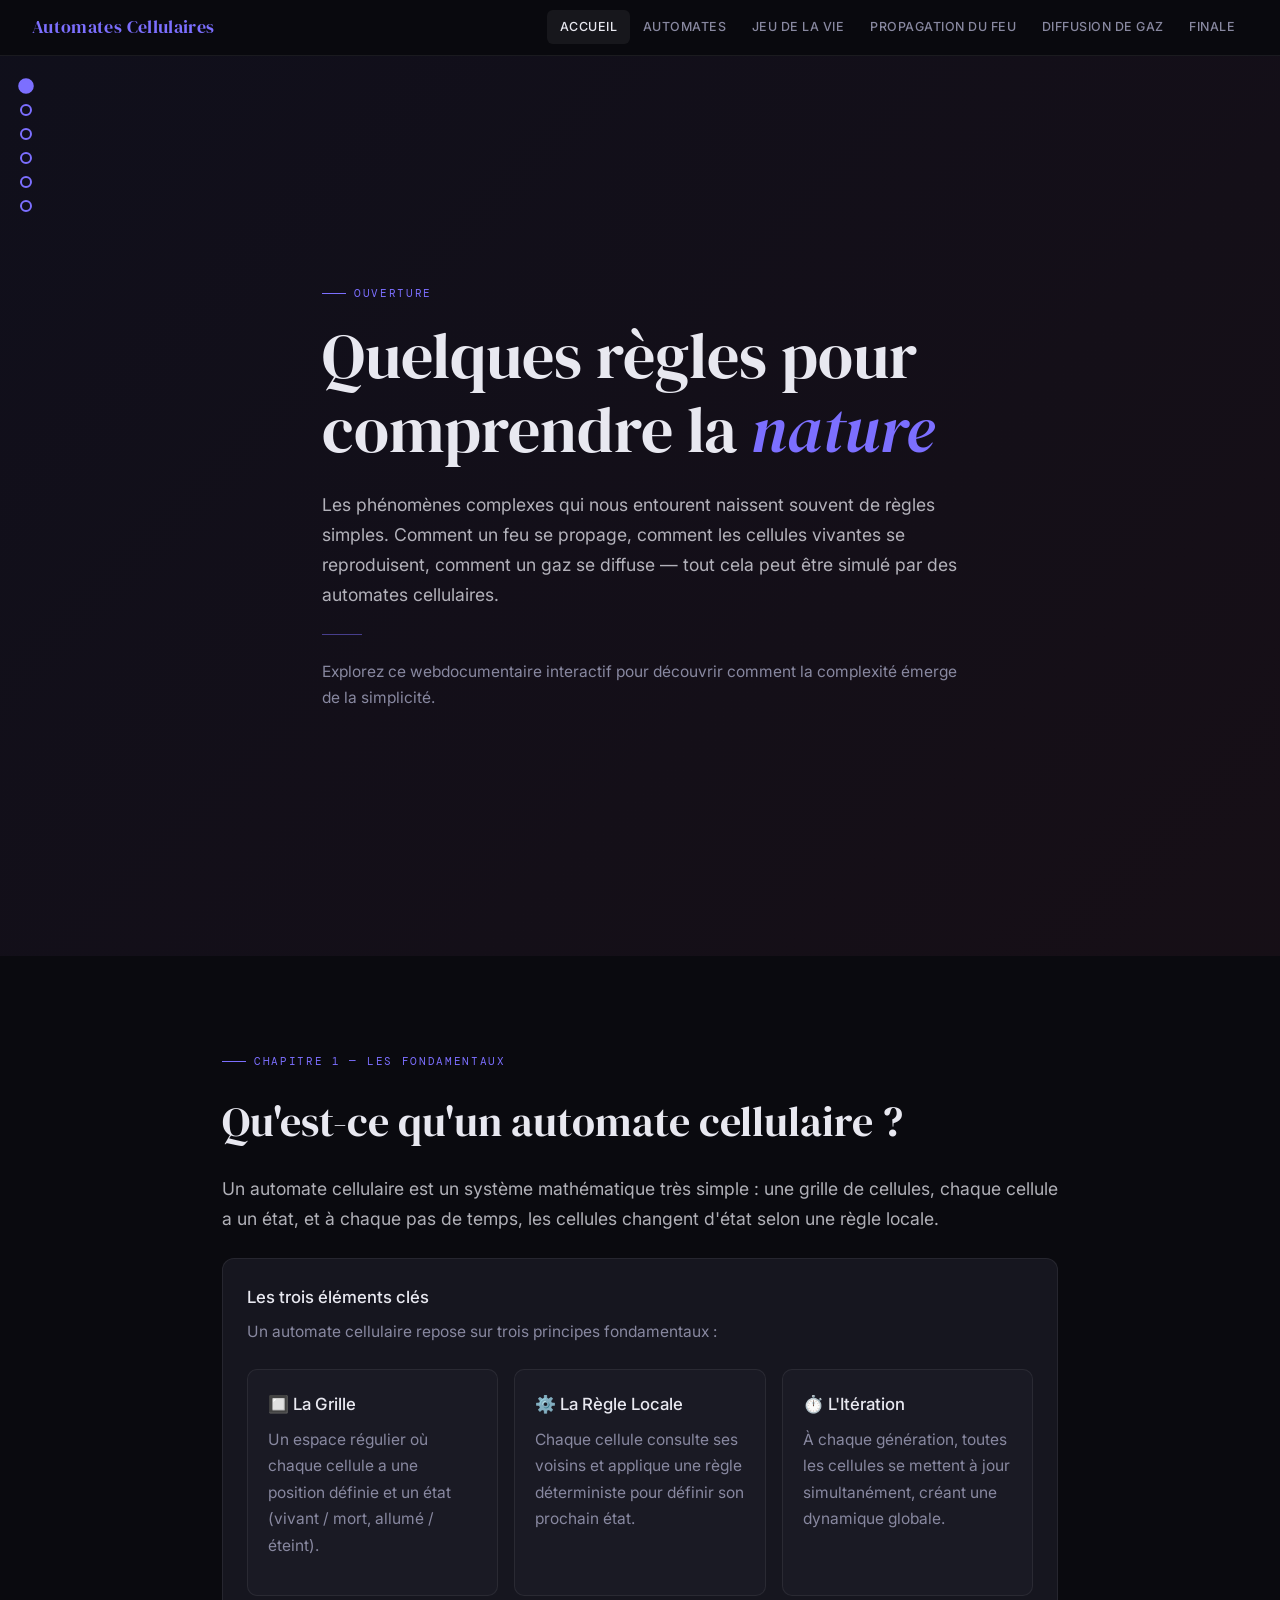
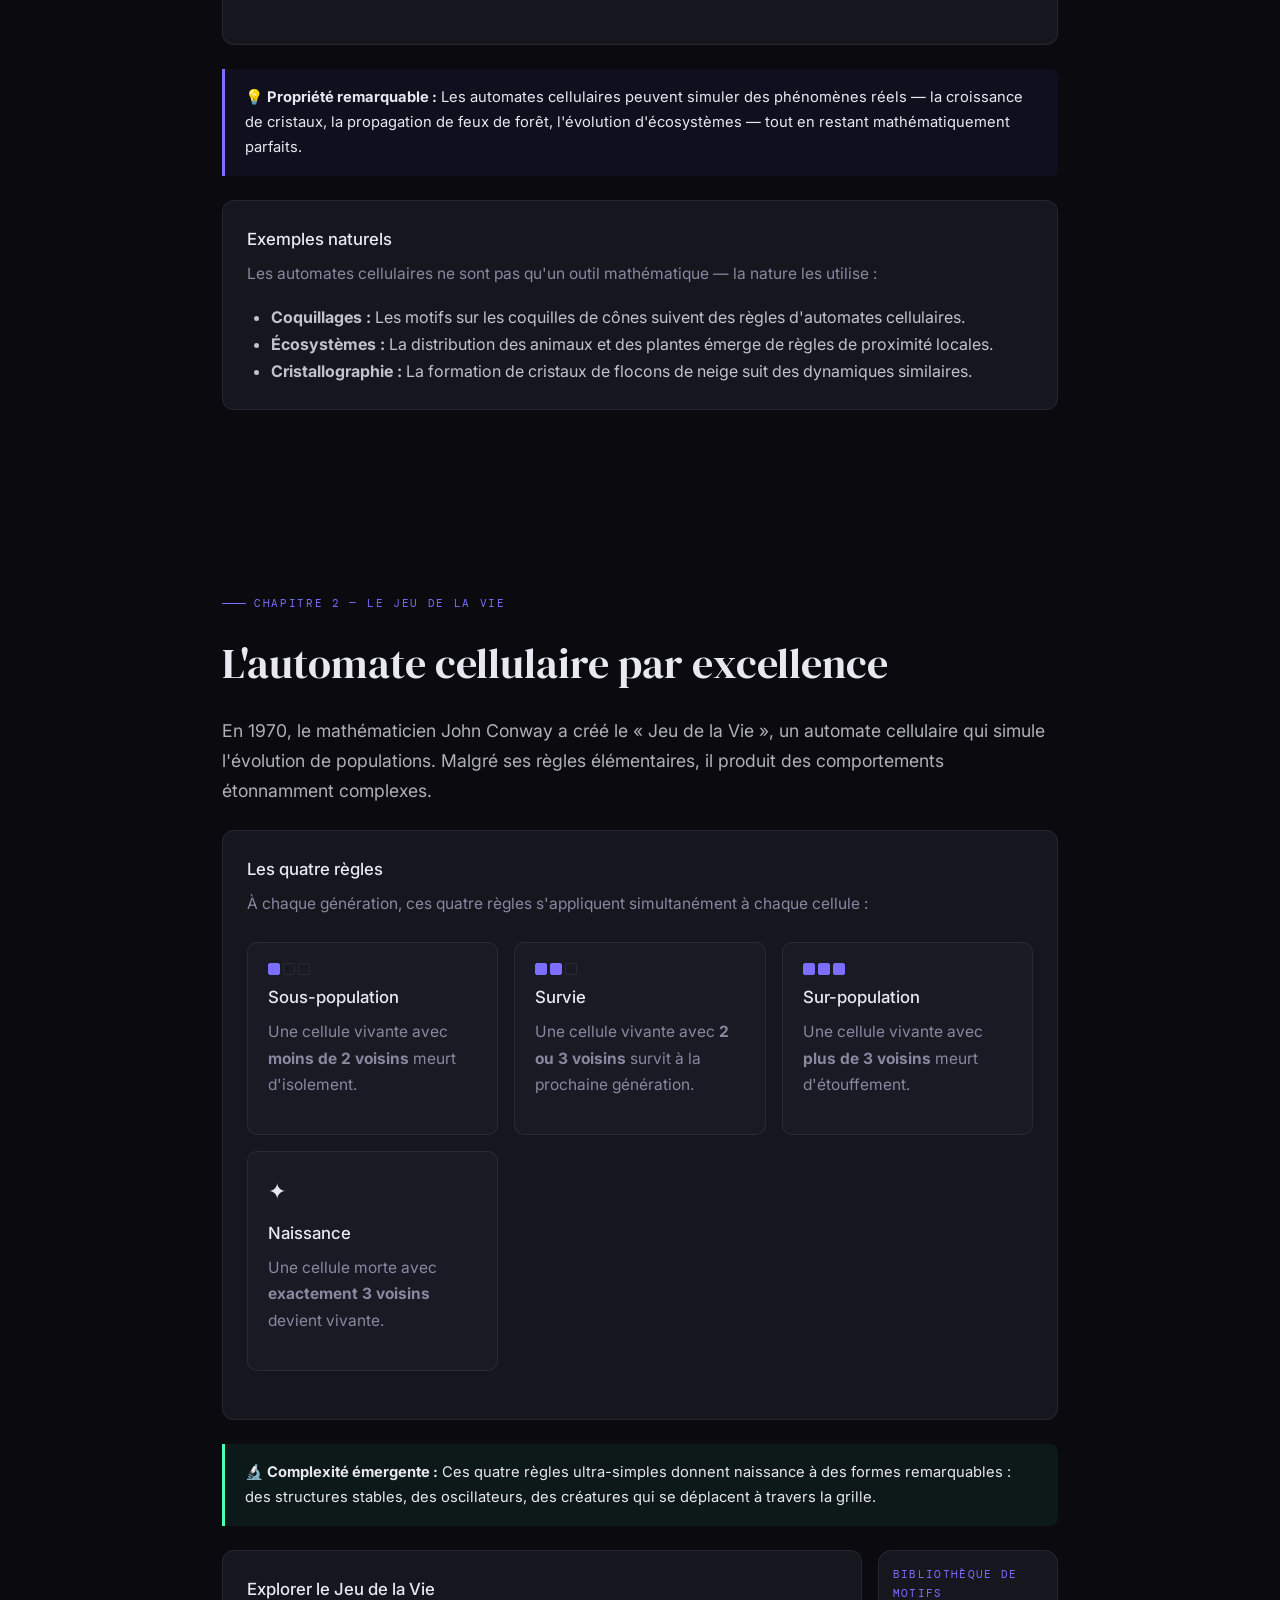
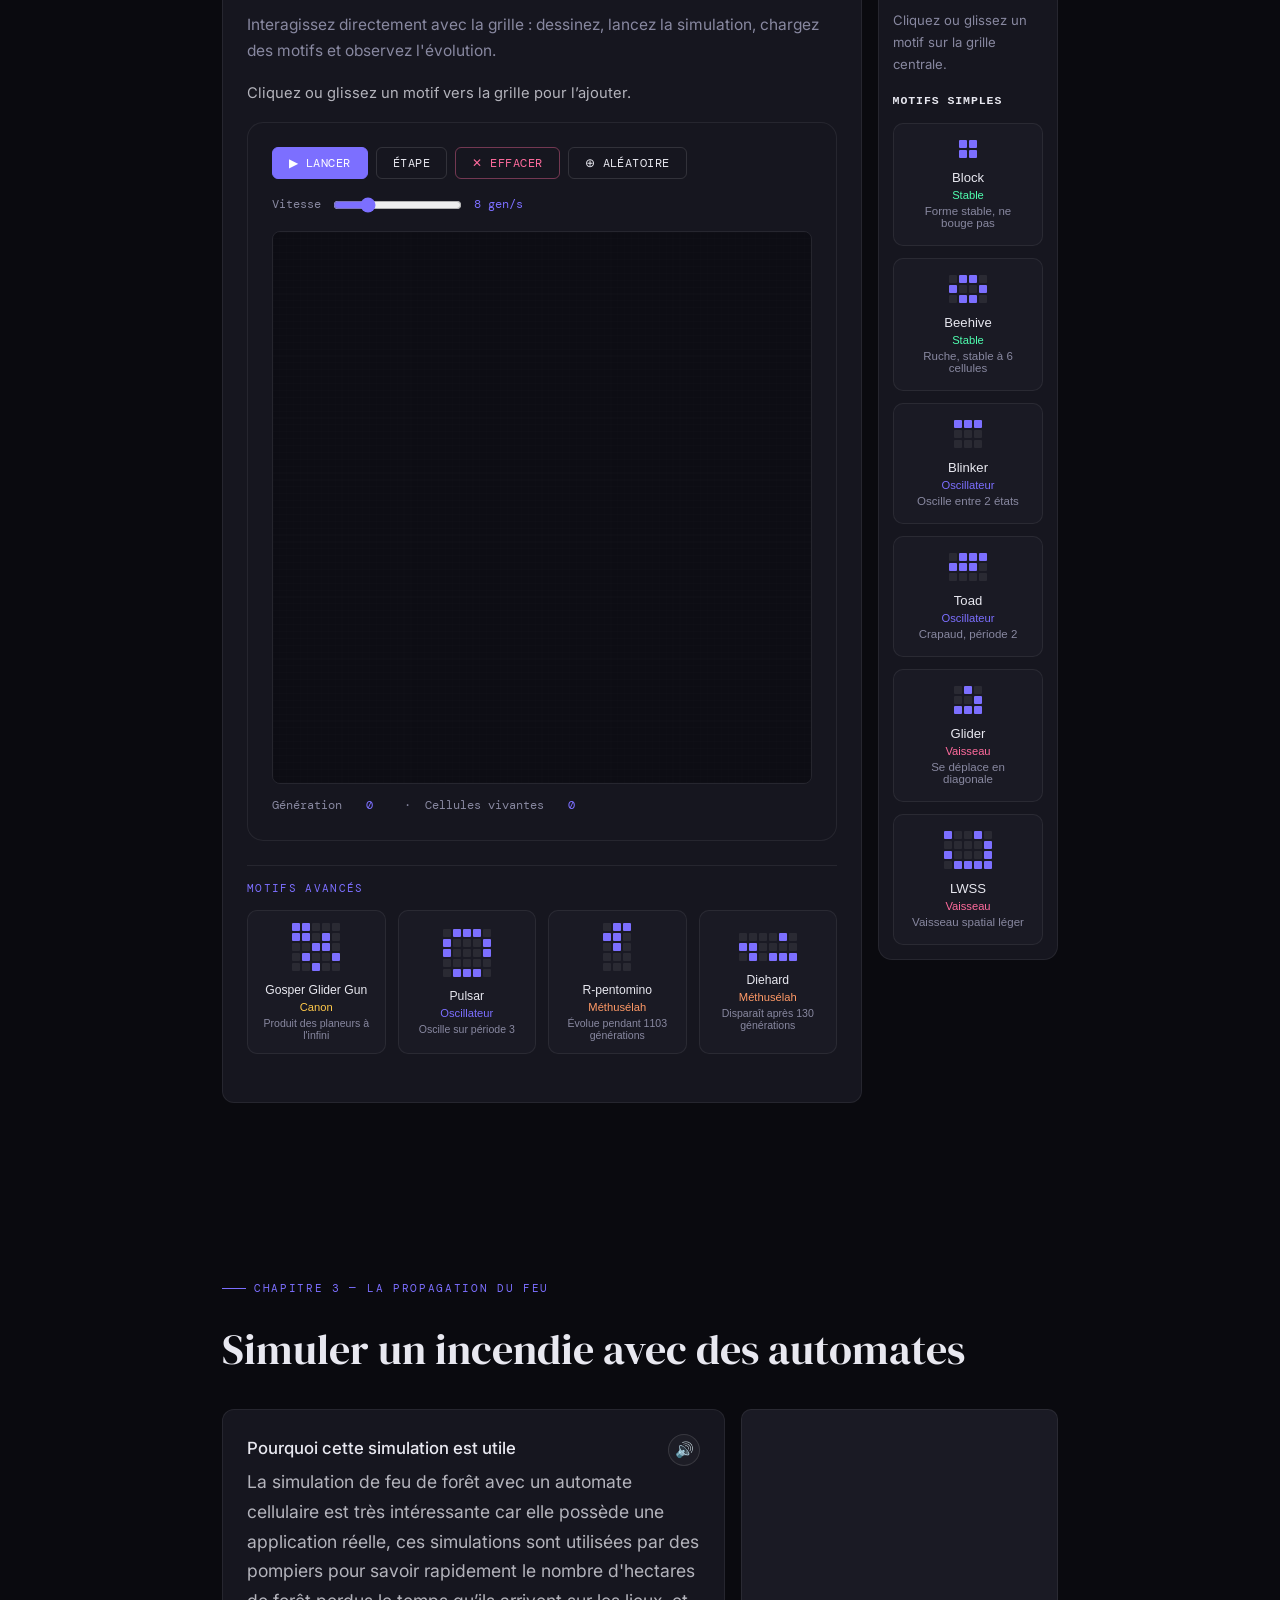
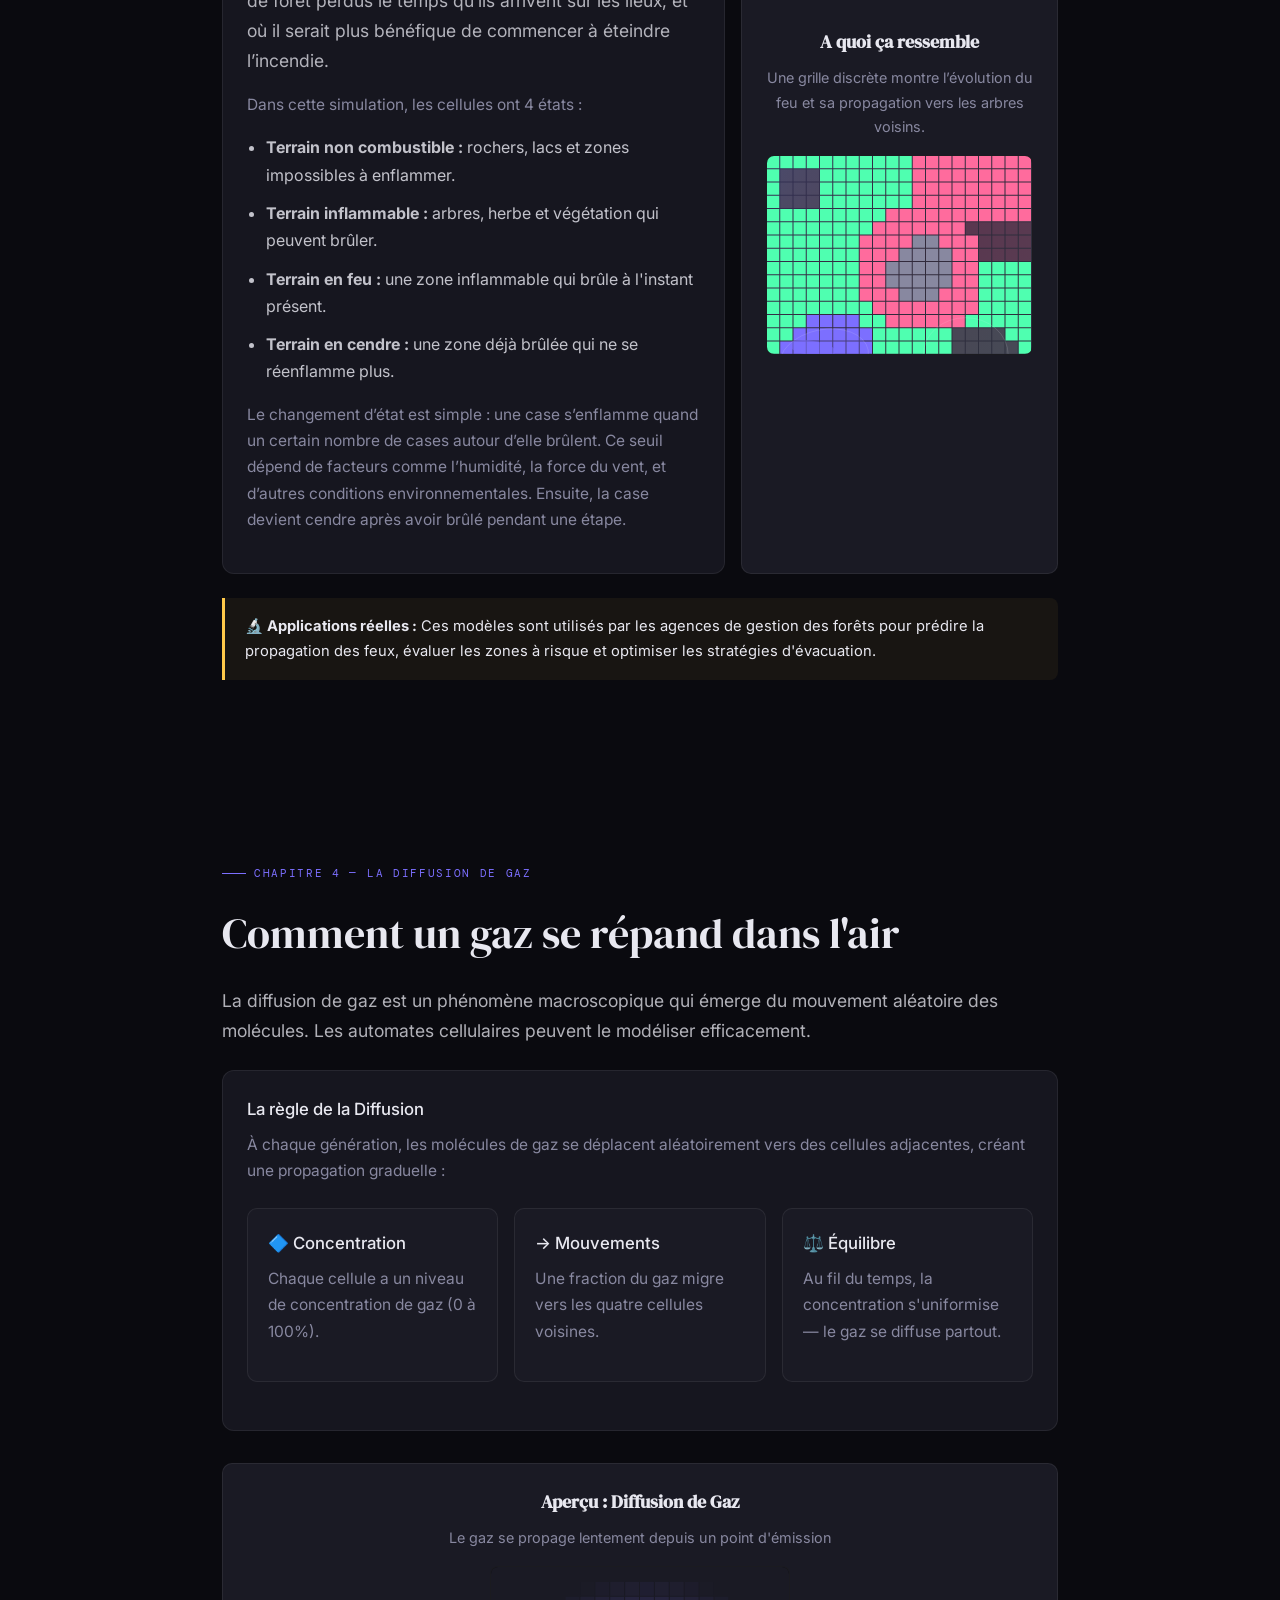
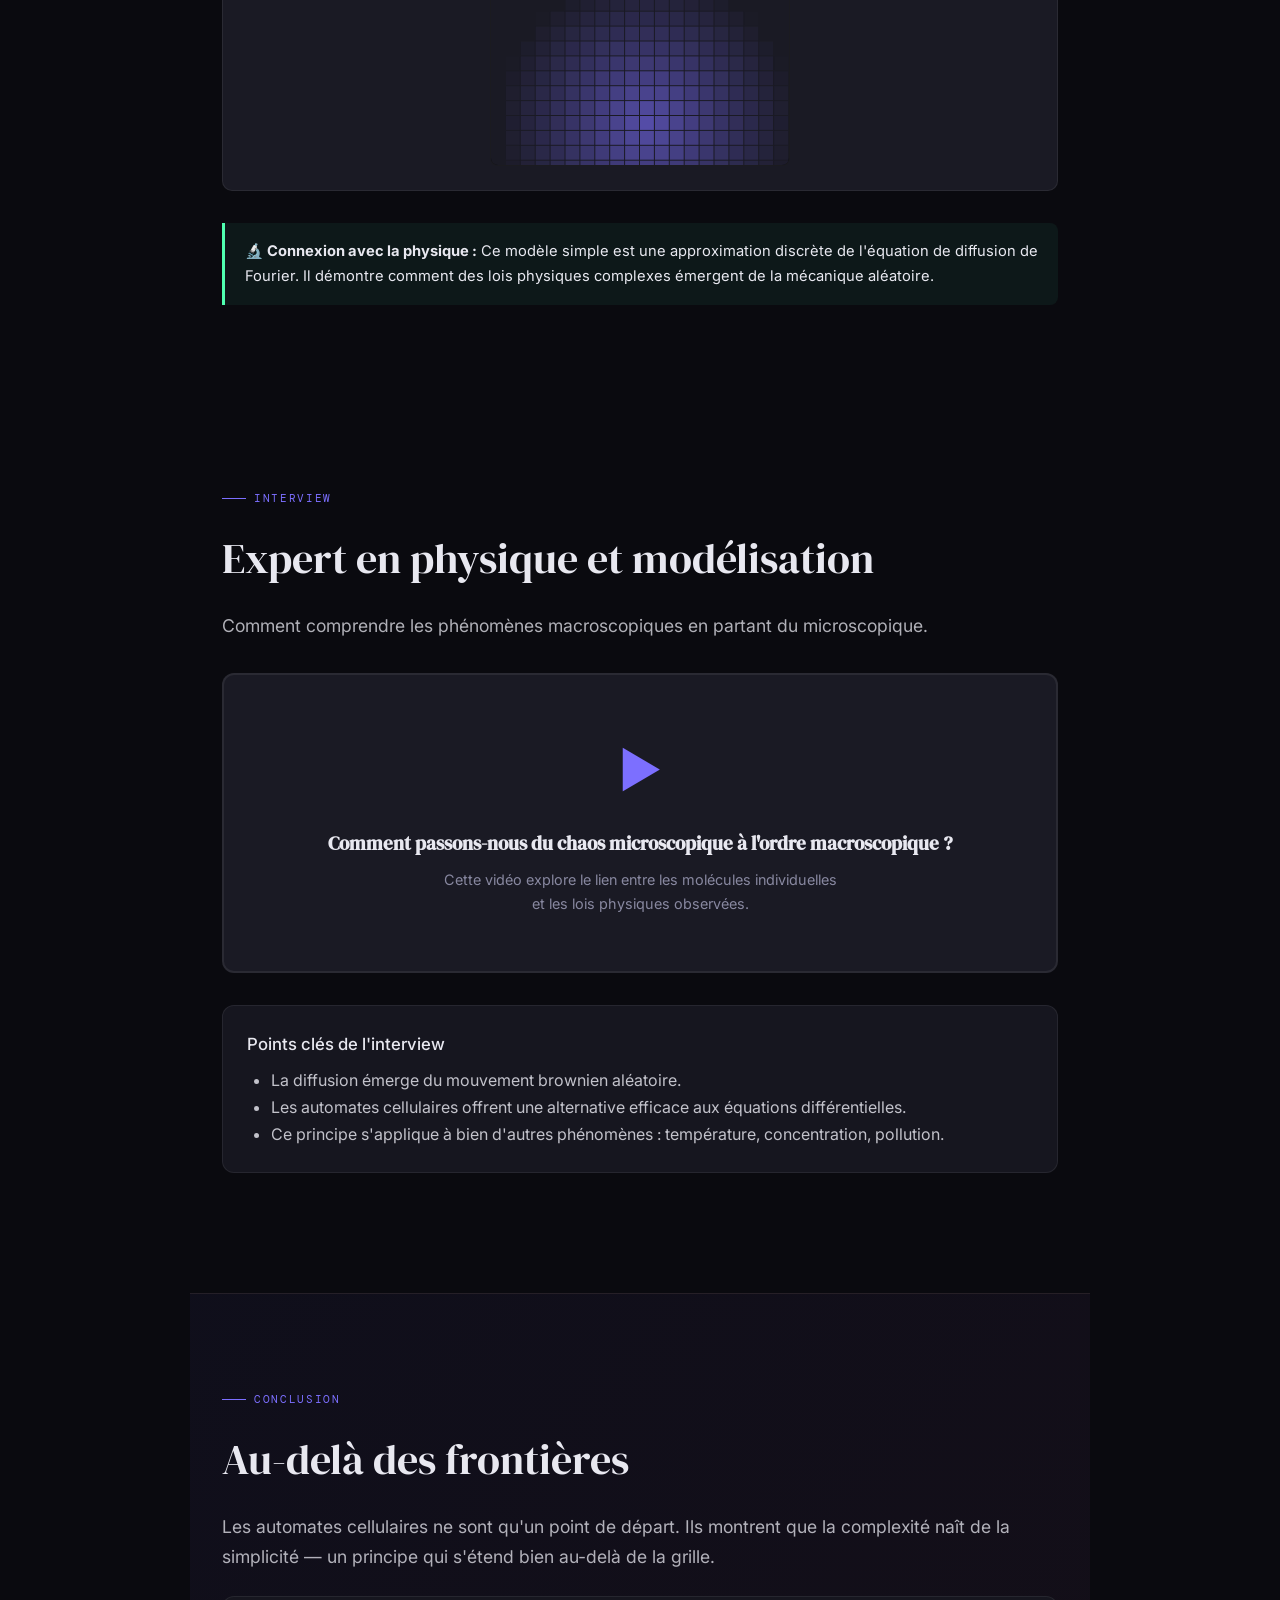
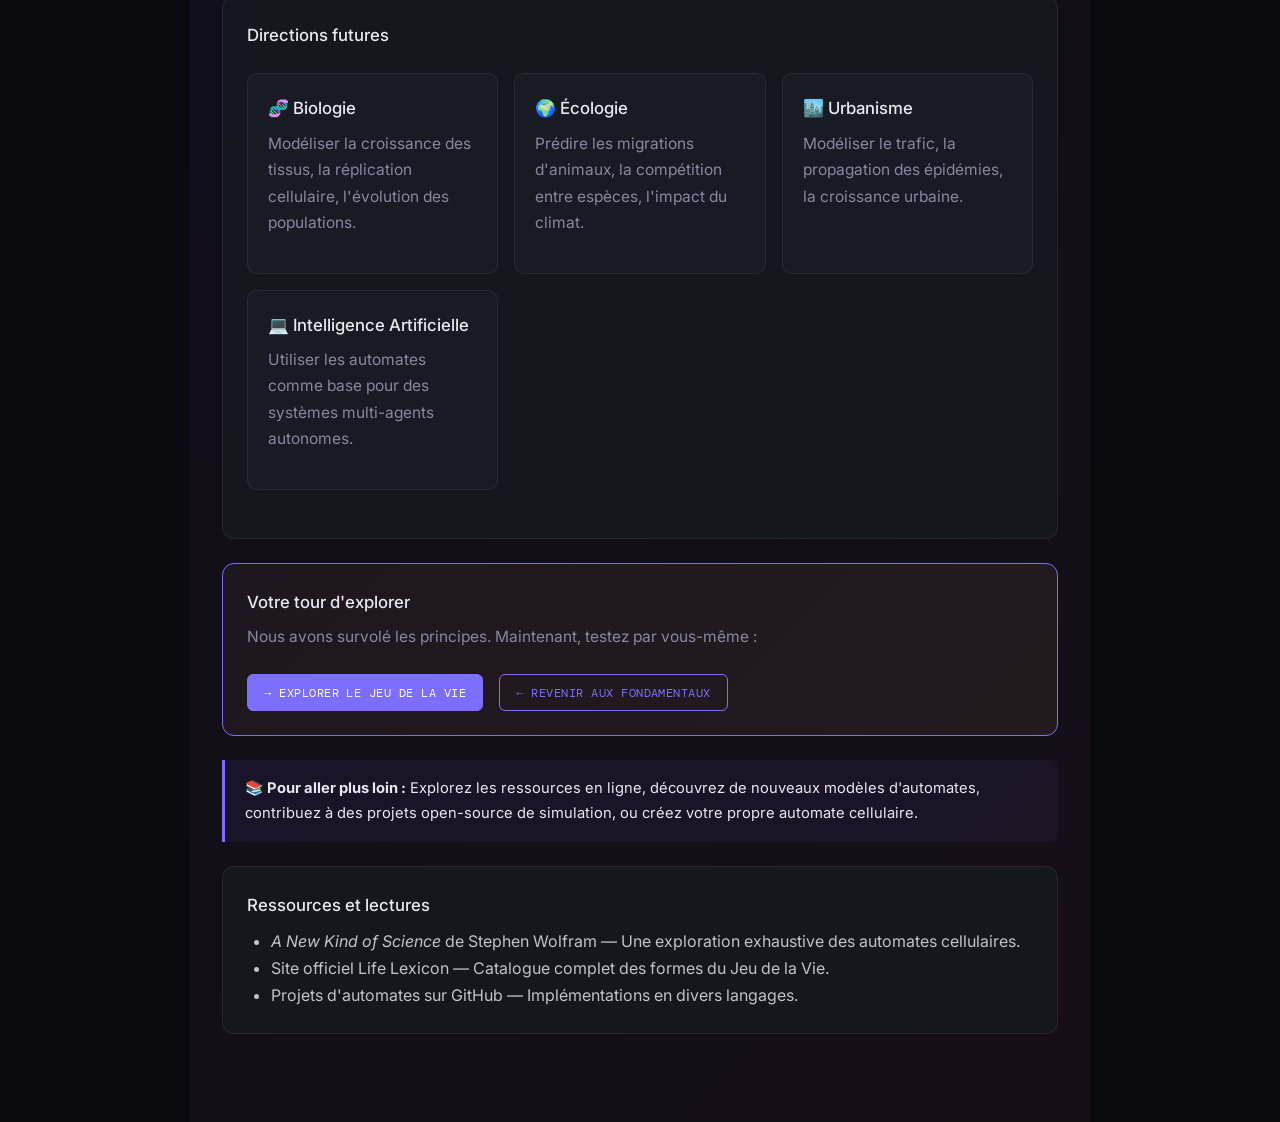
==== commit 6e0b855d: "arriver au feu" ====
--- a/index.html
+++ b/index.html
@@ -139,12 +139,6 @@
   </div>
 
   <div class="game-layout reveal">
-    <aside class="pattern-side left">
-      <div class="side-label">Motifs simples</div>
-      <p class="side-note">Cliquez ou glissez un motif vers la grille centrale.</p>
-      <div class="pattern-grid" id="patternGrid"></div>
-    </aside>
-
     <div class="card game-center">
       <h3>Explorer le Jeu de la Vie</h3>
       <p>Interagissez directement avec la grille : dessinez, lancez la simulation, chargez des motifs et observez l'évolution.</p>
@@ -170,12 +164,20 @@
           Cellules vivantes <span id="mainPop">0</span>
         </div>
       </div>
+
+      <div class="pattern-dock">
+        <div class="side-label">Motifs avancés</div>
+        <div class="pattern-grid pattern-dock-grid" id="dockGrid"></div>
+      </div>
     </div>
 
     <aside class="pattern-side right">
-      <div class="side-label">Motifs avancés</div>
-      <p class="side-note">Glissez un motif sur la grille ou cliquez pour l’insérer au centre.</p>
-      <div class="pattern-grid" id="complexGrid"></div>
+      <div class="side-label">Bibliothèque de motifs</div>
+      <p class="side-note">Cliquez ou glissez un motif sur la grille centrale.</p>
+      <div class="side-group">
+        <h4>Motifs simples</h4>
+        <div class="pattern-grid" id="patternGrid"></div>
+      </div>
     </aside>
   </div>
 </section>
@@ -184,58 +186,36 @@
 <section id="feu">
   <div class="act-label">Chapitre 3 — La Propagation du Feu</div>
   <h2>Simuler un incendie avec des automates</h2>
-  <p class="lead">Les incendies de forêt ne se propagent pas aléatoirement. Ils suivent des règles locales : le feu s'étend à un arbre voisin si celui-ci est sec, ralentit s'il pleut, s'accélère avec le vent.</p>
-
-  <div class="card reveal">
-    <h3>La règle du Feu</h3>
-    <p>Un modèle simplifié repose sur trois états pour chaque cellule :</p>
-
-    <div class="rule-grid">
-      <div class="rule-card">
-        <h3>🌲 Arbre</h3>
-        <p>Une cellule verte. Elle peut brûler si au moins un voisin est en feu.</p>
-      </div>
-      <div class="rule-card">
-        <h3>🔥 En Feu</h3>
-        <p>Une cellule rouge. Elle brûle pendant une génération, puis devient cendre.</p>
-      </div>
-      <div class="rule-card">
-        <h3>🩶 Cendre</h3>
-        <p>Une cellule grise. Elle ne se réenflamma pas, modélisant le terrain carbonisé.</p>
-      </div>
-    </div>
-  </div>
-
-  <div class="simulation-preview reveal">
-    <h4>Aperçu : Propagation du Feu</h4>
-    <p>Une grille où le feu se propage aux arbres voisins</p>
-    <canvas id="firePreview" style="width: 100%; max-width: 300px; height: 200px;"></canvas>
+  <div class="fire-layout reveal">
+    <div class="card fire-copy">
+      <div class="fire-copy-head">
+        <h3>Pourquoi cette simulation est utile</h3>
+        <button type="button" class="fire-audio-btn" id="fireAudioBtn" aria-label="Lire le texte de la simulation de feu">🔊</button>
+      </div>
+      <div id="fireText">
+        <p class="lead">La simulation de feu de forêt avec un automate cellulaire est très intéressante car elle possède une application réelle, ces simulations sont utilisées par des pompiers pour savoir rapidement le nombre d'hectares de forêt perdus le temps qu’ils arrivent sur les lieux, et où il serait plus bénéfique de commencer à éteindre l’incendie.</p>
+        <p>Dans cette simulation, les cellules ont 4 états :</p>
+
+        <ul class="fire-list">
+          <li><strong>Terrain non combustible :</strong> rochers, lacs et zones impossibles à enflammer.</li>
+          <li><strong>Terrain inflammable :</strong> arbres, herbe et végétation qui peuvent brûler.</li>
+          <li><strong>Terrain en feu :</strong> une zone inflammable qui brûle à l'instant présent.</li>
+          <li><strong>Terrain en cendre :</strong> une zone déjà brûlée qui ne se réenflamme plus.</li>
+        </ul>
+
+        <p>Le changement d’état est simple : une case s’enflamme quand un certain nombre de cases autour d’elle brûlent. Ce seuil dépend de facteurs comme l’humidité, la force du vent, et d’autres conditions environnementales. Ensuite, la case devient cendre après avoir brûlé pendant une étape.</p>
+      </div>
+    </div>
+
+    <div class="simulation-preview fire-preview reveal">
+      <h4>A quoi ça ressemble</h4>
+      <p>Une grille discrète montre l’évolution du feu et sa propagation vers les arbres voisins.</p>
+      <canvas id="firePreview" style="width: 100%; max-width: 300px; height: 200px;"></canvas>
+    </div>
   </div>
 
   <div class="callout amber reveal">
     <p>🔬 <strong>Applications réelles :</strong> Ces modèles sont utilisés par les agences de gestion des forêts pour prédire la propagation des feux, évaluer les zones à risque et optimiser les stratégies d'évacuation.</p>
-  </div>
-</section>
-
-<!-- ═════════════════════════════════════════ VIDEO INTERVIEW FEU ═════════════════════════════════════════ -->
-<section id="interview-feu">
-  <div class="act-label">Interview</div>
-  <h2>Expert en simulation de feux de forêt</h2>
-  <p class="lead" style="margin-bottom: 2rem;">Comment les modèles mathématiques aident à comprendre et prévoir les catastrophes naturelles.</p>
-
-  <div class="video-container reveal">
-    <div class="play-icon">▶</div>
-    <h4>Qu'est-ce qui rend un incendie si difficile à maîtriser ?</h4>
-    <p>Cette vidéo présente les défis de la modélisation et les applications pratiques des automates cellulaires dans la gestion des risques.</p>
-  </div>
-
-  <div class="card reveal">
-    <h3>Points clés de l'interview</h3>
-    <ul style="margin-left: 1.5rem; color: var(--text-light);">
-      <li>Les automates cellulaires permettent de tester rapidement des scénarios.</li>
-      <li>Le vent, l'humidité et la végétation introduisent de la complexité réelle.</li>
-      <li>Les simulations aident à évacuer les populations avant que le feu n'arrive.</li>
-    </ul>
   </div>
 </section>
 
@@ -442,9 +422,12 @@
     // Use CSS variables for consistent theming
     const cs = getComputedStyle(document.documentElement);
     const bg = cs.getPropertyValue('--bg3').trim() || '#1a1a24';
-    const fireColor = cs.getPropertyValue('--accent2').trim() || '#ff6b9d';
-    const burnedColor = cs.getPropertyValue('--muted').trim() || '#8b6f47';
+    const fireColor = cs.getPropertyValue('--muted').trim() || '#8b8fa3';
+    const burnedColor = cs.getPropertyValue('--accent2').trim() || '#ff6b9d';
     const treeColor = cs.getPropertyValue('--green').trim() || '#5a8b6f';
+    const rockColor = cs.getPropertyValue('--border2').trim() || '#44454f';
+    const lakeColor = cs.getPropertyValue('--accent').trim() || '#7c6fff';
+    const windColor = cs.getPropertyValue('--amber').trim() || '#ffc94a';
 
     // match canvas pixel size to rendered size
     canvas.width = canvas.clientWidth;
@@ -454,23 +437,77 @@
     const gridSize = 20;
     const cellSize = canvas.clientWidth / gridSize;
 
-    ctx.fillStyle = bg;
+    ctx.fillStyle = '#202433';
     ctx.fillRect(0, 0, canvas.width, canvas.height);
 
-    // Simulate fire spreading
+    // Soft atmospheric background
+    const gradient = ctx.createLinearGradient(0, 0, canvas.width, canvas.height);
+    gradient.addColorStop(0, 'rgba(124,111,255,0.18)');
+    gradient.addColorStop(0.55, 'rgba(255,107,157,0.08)');
+    gradient.addColorStop(1, 'rgba(255,255,255,0.06)');
+    ctx.fillStyle = gradient;
+    ctx.fillRect(0, 0, canvas.width, canvas.height);
+
+    // Lake in the lower-left corner
+    ctx.fillStyle = 'rgba(124,111,255,0.30)';
+    ctx.beginPath();
+    ctx.ellipse(cellSize * 4.3, cellSize * 15.3, cellSize * 3.4, cellSize * 2.2, -0.2, 0, Math.PI * 2);
+    ctx.fill();
+    ctx.fillStyle = 'rgba(124,111,255,0.55)';
+    ctx.beginPath();
+    ctx.ellipse(cellSize * 3.4, cellSize * 14.5, cellSize * 1.8, cellSize * 0.55, 0.15, 0, Math.PI * 2);
+    ctx.fill();
+
+    // Wind arrows at the bottom-right
+    ctx.strokeStyle = 'rgba(255,201,74,0.85)';
+    ctx.fillStyle = windColor;
+    ctx.lineWidth = 2;
+    const arrowYs = [16.2, 17.2, 18.2];
+    arrowYs.forEach((y, index) => {
+      const x = 14.6 + index * 0.6;
+      ctx.beginPath();
+      ctx.moveTo(cellSize * (x - 1.5), cellSize * y);
+      ctx.lineTo(cellSize * x, cellSize * y);
+      ctx.lineTo(cellSize * (x - 0.45), cellSize * (y - 0.35));
+      ctx.moveTo(cellSize * x, cellSize * y);
+      ctx.lineTo(cellSize * (x - 0.45), cellSize * (y + 0.35));
+      ctx.stroke();
+      ctx.beginPath();
+      ctx.arc(cellSize * (x + 0.15), cellSize * y, 1.5, 0, Math.PI * 2);
+      ctx.fill();
+    });
+
+    // Simulate fire spreading around a central ignition point
     for (let i = 0; i < gridSize; i++) {
       for (let j = 0; j < gridSize; j++) {
-        const dist = Math.hypot(i - gridSize / 2, j - gridSize / 2);
+        const dist = Math.hypot(i - 11.2, j - 8.2);
         let color;
 
-        if (dist < 3) color = fireColor;
-        else if (dist < 6) color = burnedColor;
+        const inLake = Math.hypot(i - 4.2, j - 15.0) < 3.6;
+        const inRocks = (i > 13 && j > 12 && Math.hypot(i - 15, j - 15) < 3.2) || (i < 5 && j < 4 && Math.hypot(i - 2, j - 2) < 1.7);
+        const inWindScorchedBand = j < 5 && i > 10;
+
+        if (inLake) color = lakeColor;
+        else if (inRocks) color = rockColor;
+        else if (dist < 2.4) color = fireColor;
+        else if (dist < 4.8 || inWindScorchedBand) color = burnedColor;
+        else if (i > 12 && j < 8) color = 'rgba(255,107,157,0.20)';
         else color = treeColor;
 
         ctx.fillStyle = color;
         ctx.fillRect(i * cellSize, j * cellSize, cellSize - 1, cellSize - 1);
       }
     }
+
+    // Rocks and shoreline outlines for readability
+    ctx.strokeStyle = 'rgba(232,232,240,0.14)';
+    ctx.lineWidth = 1;
+    ctx.beginPath();
+    ctx.ellipse(cellSize * 4.3, cellSize * 15.3, cellSize * 3.4, cellSize * 2.2, -0.2, 0, Math.PI * 2);
+    ctx.stroke();
+    ctx.beginPath();
+    ctx.ellipse(cellSize * 15, cellSize * 15, cellSize * 3.2, cellSize * 2.8, 0, 0, Math.PI * 2);
+    ctx.stroke();
   }
 
   function drawGasPreview() {
--- a/style.css
+++ b/style.css
@@ -373,20 +373,20 @@
 
   .game-layout {
     display: grid;
-    grid-template-columns: minmax(220px, 280px) minmax(0, 1fr) minmax(220px, 280px);
-    gap: 1.25rem;
+    grid-template-columns: minmax(0, 1fr) minmax(160px, 180px);
+    gap: 1rem;
     align-items: start;
-    margin: 1.5rem 0;
+    margin: 0.75rem 0 1rem;
   }
 
   .pattern-side {
     position: sticky;
-    top: 76px;
+    top: 70px;
     align-self: start;
     background: var(--card);
     border: 1px solid var(--border);
     border-radius: 14px;
-    padding: 1rem;
+    padding: 0.85rem;
   }
 
   .side-label {
@@ -406,6 +406,57 @@
 
   .game-center {
     margin: 0;
+    min-width: 0;
+  }
+
+  .pattern-dock {
+    margin-top: 1rem;
+    padding-top: 0.85rem;
+    border-top: 1px solid var(--border);
+  }
+
+  .pattern-dock-grid {
+    display: grid;
+    grid-template-columns: repeat(4, minmax(0, 1fr));
+    gap: 0.75rem;
+    margin-top: 0.75rem;
+  }
+
+  .pattern-dock-grid .pattern-card {
+    padding: 0.75rem;
+  }
+
+  .pattern-dock-grid .pattern-name {
+    font-size: 0.76rem;
+  }
+
+  .pattern-dock-grid .pattern-desc {
+    font-size: 0.66rem;
+  }
+
+  .pattern-side .pattern-grid {
+    grid-template-columns: 1fr;
+    gap: 0.75rem;
+    margin: 0;
+  }
+
+  .pattern-side .pattern-card {
+    min-width: 0;
+  }
+
+  .side-group + .side-group {
+    margin-top: 1rem;
+    padding-top: 1rem;
+    border-top: 1px solid var(--border);
+  }
+
+  .side-group h4 {
+    font-family: var(--mono);
+    font-size: 0.72rem;
+    letter-spacing: 0.08em;
+    text-transform: uppercase;
+    color: var(--text);
+    margin: 0 0 0.75rem;
   }
   
   section.hero {
@@ -554,6 +605,77 @@
     display: block;
   }
 
+  .fire-layout {
+    display: grid;
+    grid-template-columns: minmax(0, 1.35fr) minmax(280px, 0.85fr);
+    gap: 1rem;
+    align-items: start;
+    margin: 1.5rem 0;
+  }
+
+  .fire-copy {
+    margin: 0;
+  }
+
+  .fire-copy-head {
+    position: relative;
+    padding-right: 3rem;
+    margin-bottom: 0.25rem;
+  }
+
+  .fire-copy-head h3 {
+    margin: 0;
+  }
+
+  .fire-audio-btn {
+    position: absolute;
+    top: 0;
+    right: 0;
+    width: 2rem;
+    height: 2rem;
+    border-radius: 999px;
+    border: 1px solid var(--border2);
+    background: rgba(255,255,255,0.03);
+    color: var(--text);
+    cursor: pointer;
+    display: inline-flex;
+    align-items: center;
+    justify-content: center;
+    font-size: 0.95rem;
+    transition: all 0.2s ease;
+  }
+
+  .fire-audio-btn:hover {
+    border-color: var(--accent2);
+    color: var(--accent2);
+    background: rgba(255,107,157,0.08);
+    transform: translateY(-1px);
+  }
+
+  .fire-audio-btn.is-playing {
+    border-color: var(--green);
+    color: var(--green);
+    background: rgba(79,255,176,0.08);
+  }
+
+  .fire-copy .lead {
+    margin-bottom: 1rem;
+  }
+
+  .fire-list {
+    margin: 1rem 0 1rem 1.2rem;
+    color: var(--text-light);
+  }
+
+  .fire-list li {
+    margin-bottom: 0.7rem;
+  }
+
+  .fire-preview {
+    margin: 0;
+    min-height: 100%;
+  }
+
   /* ── ANIMATION REVEAL ── */
   .reveal {
     opacity: 0;
@@ -647,7 +769,19 @@
       grid-template-columns: 1fr;
     }
 
+    .fire-layout {
+      grid-template-columns: 1fr;
+    }
+
+    .fire-copy-head {
+      padding-right: 2.4rem;
+    }
+
     .pattern-side {
       position: static;
     }
+
+    .pattern-dock-grid {
+      grid-template-columns: repeat(2, minmax(0, 1fr));
+    }
   }
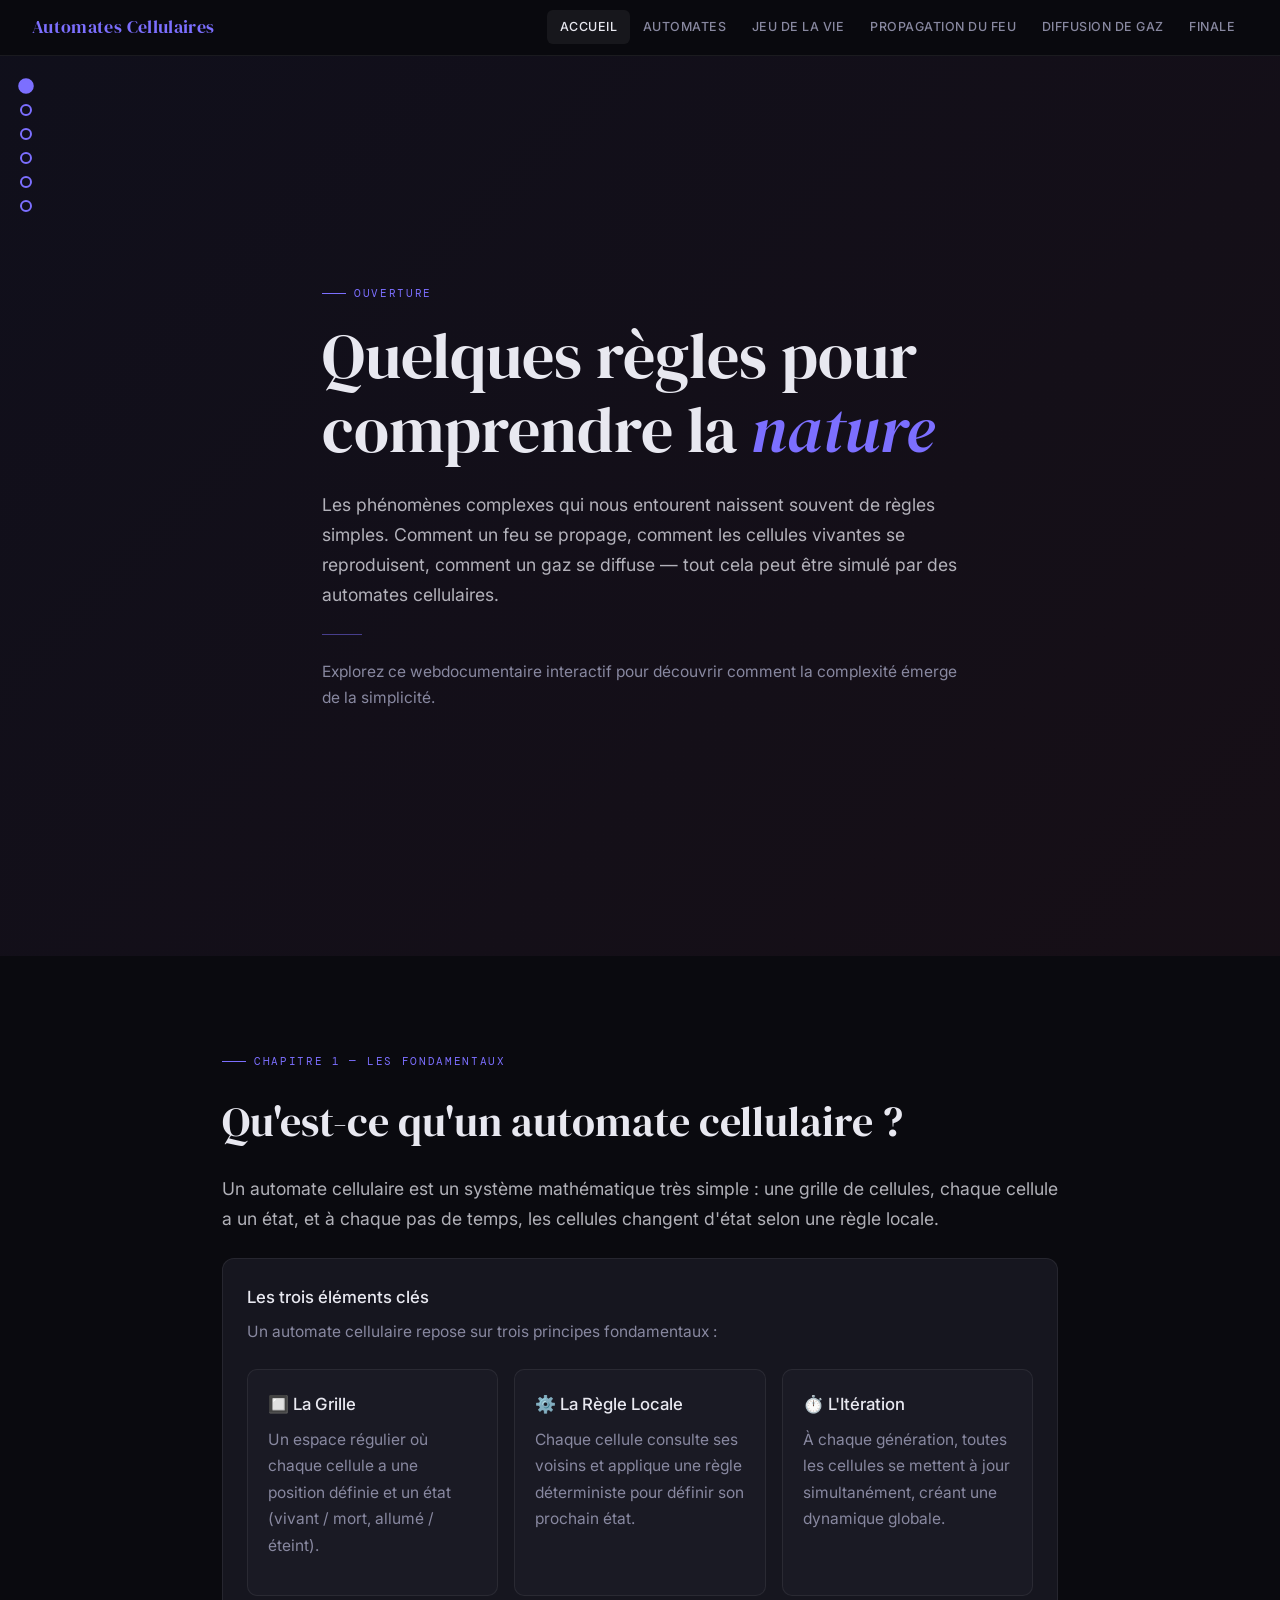
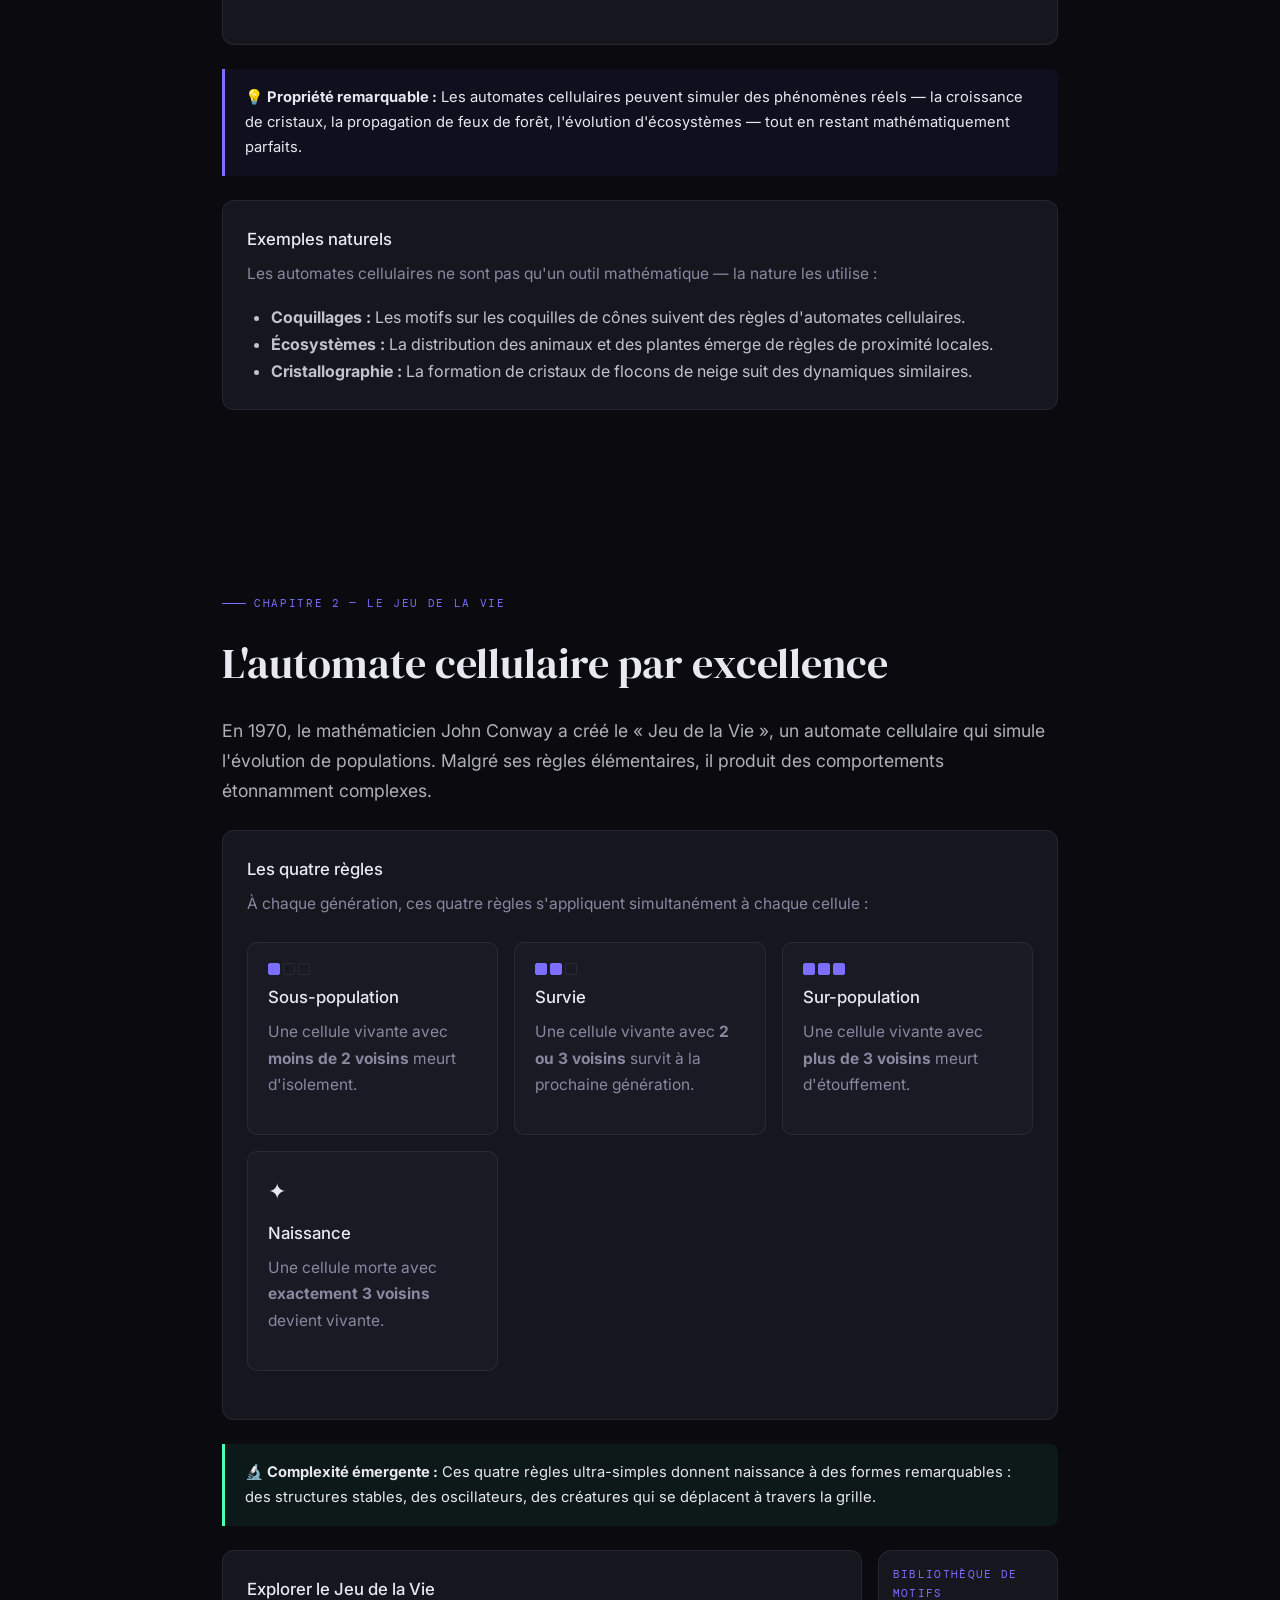
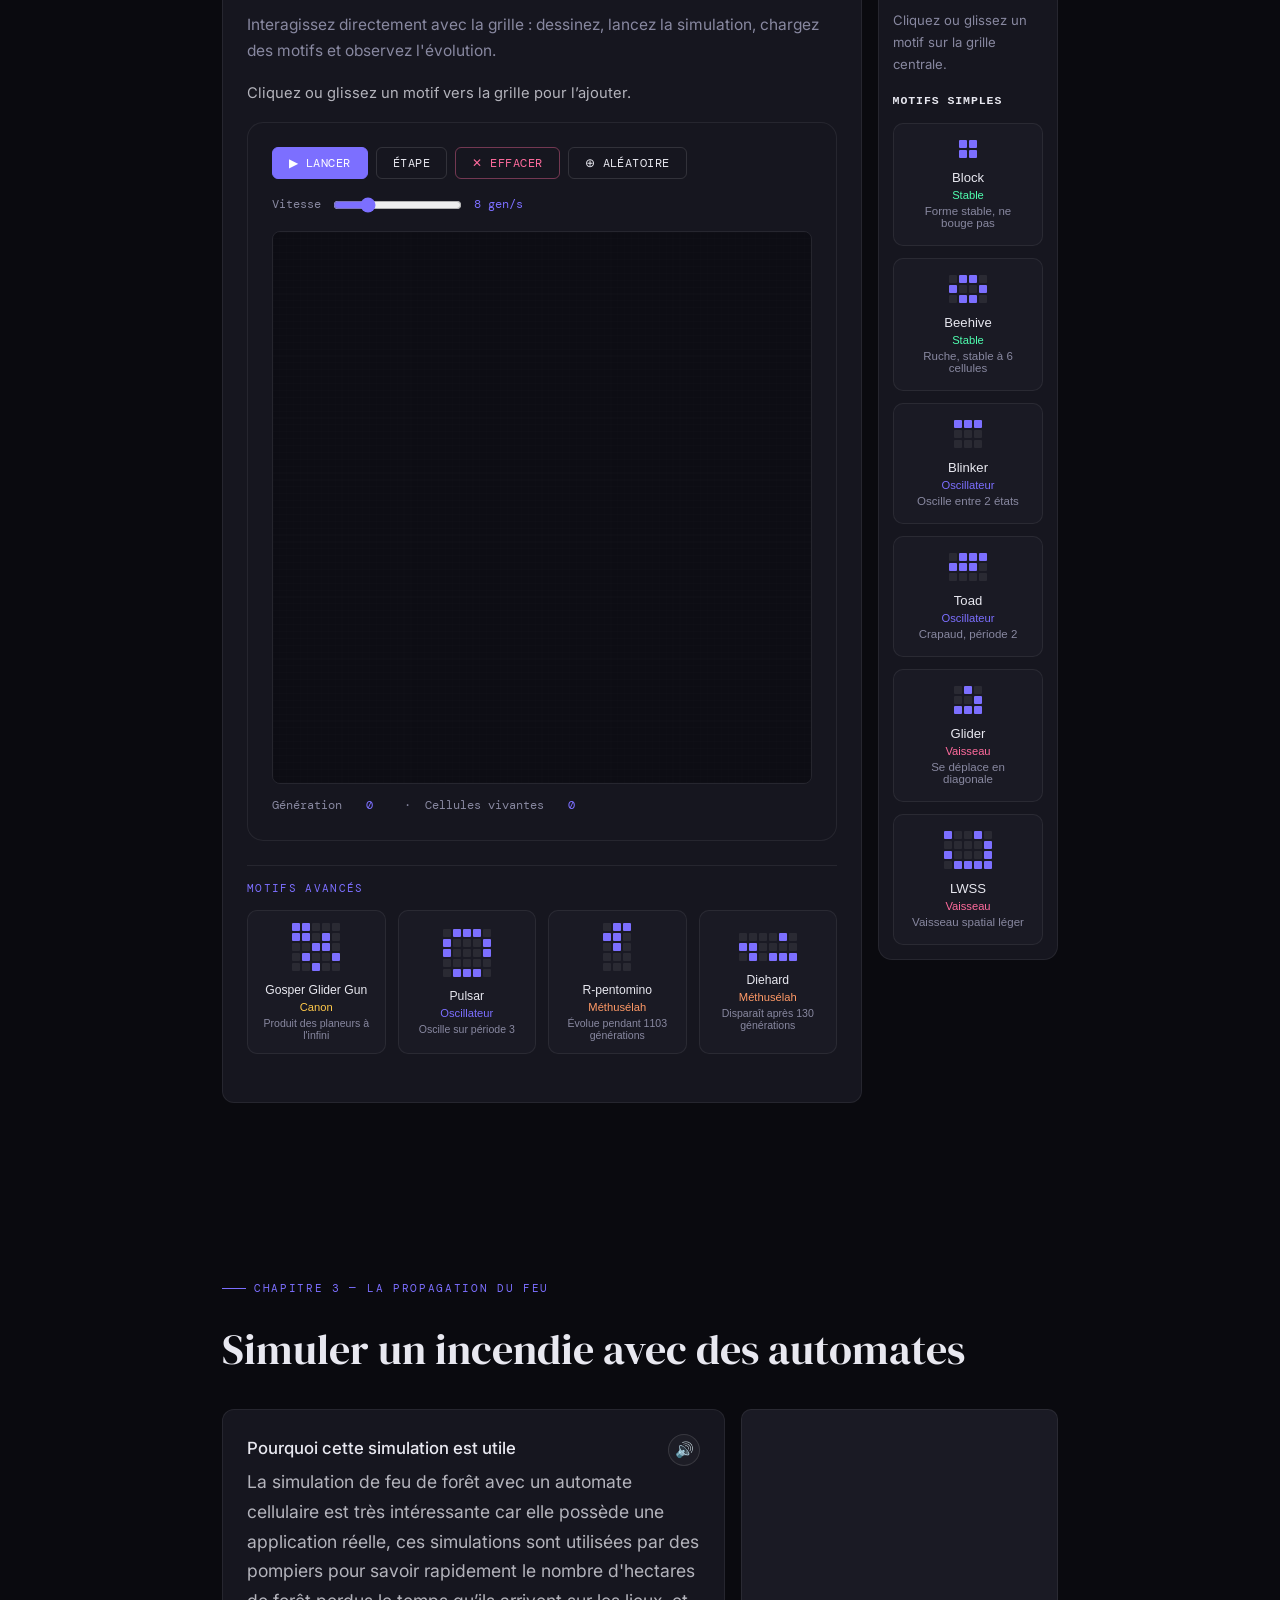
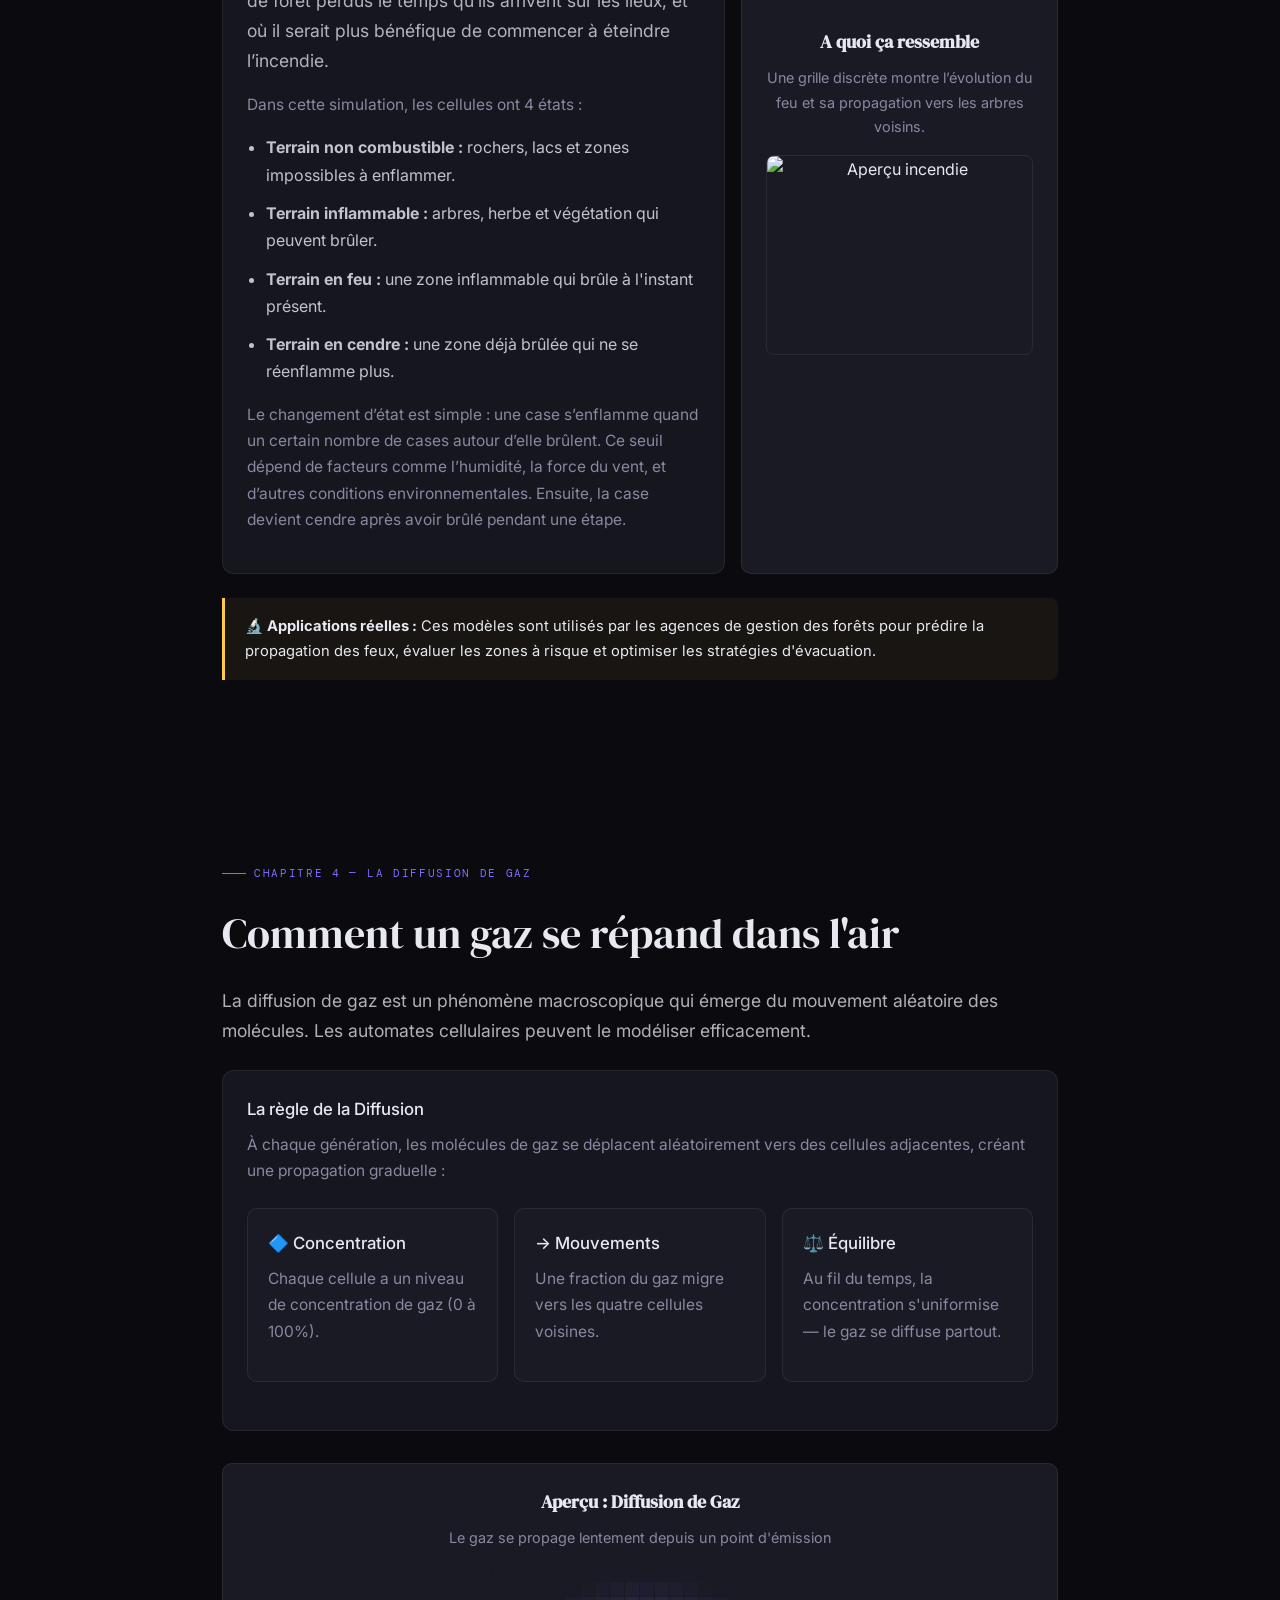
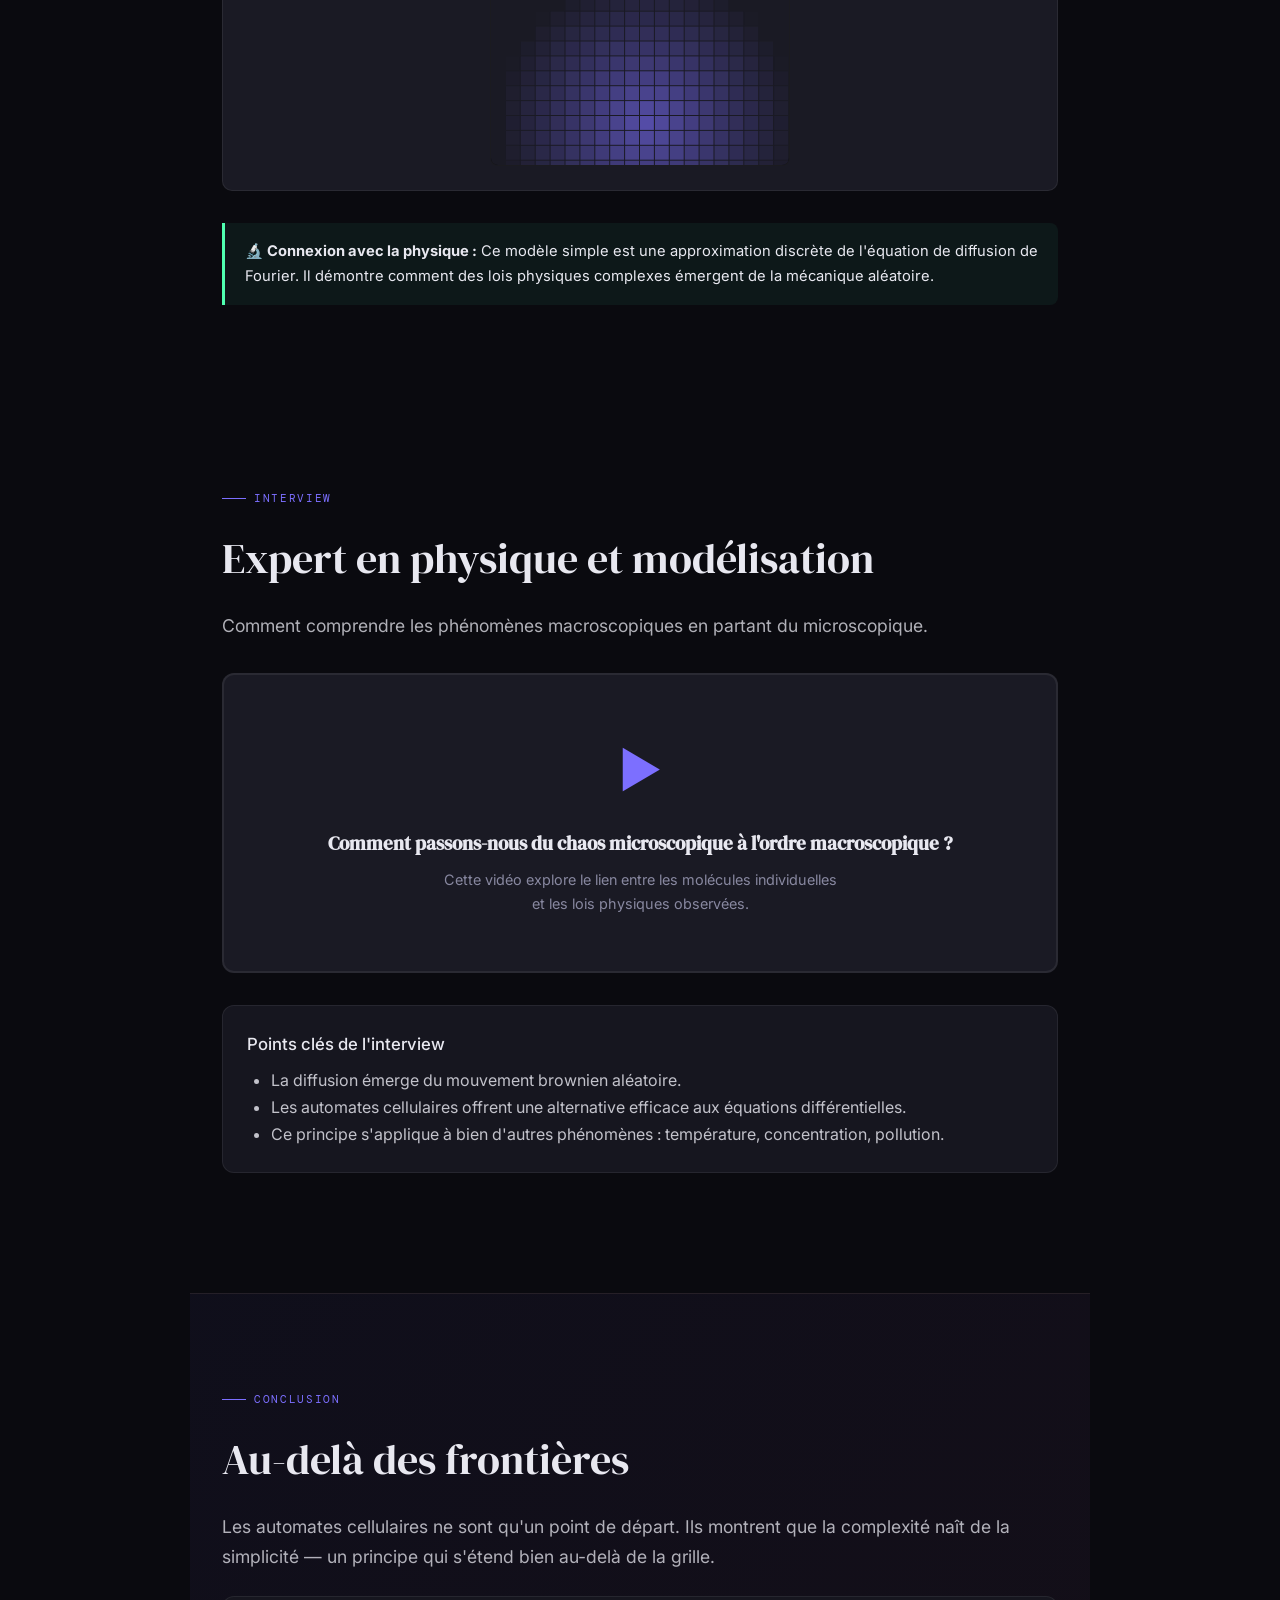
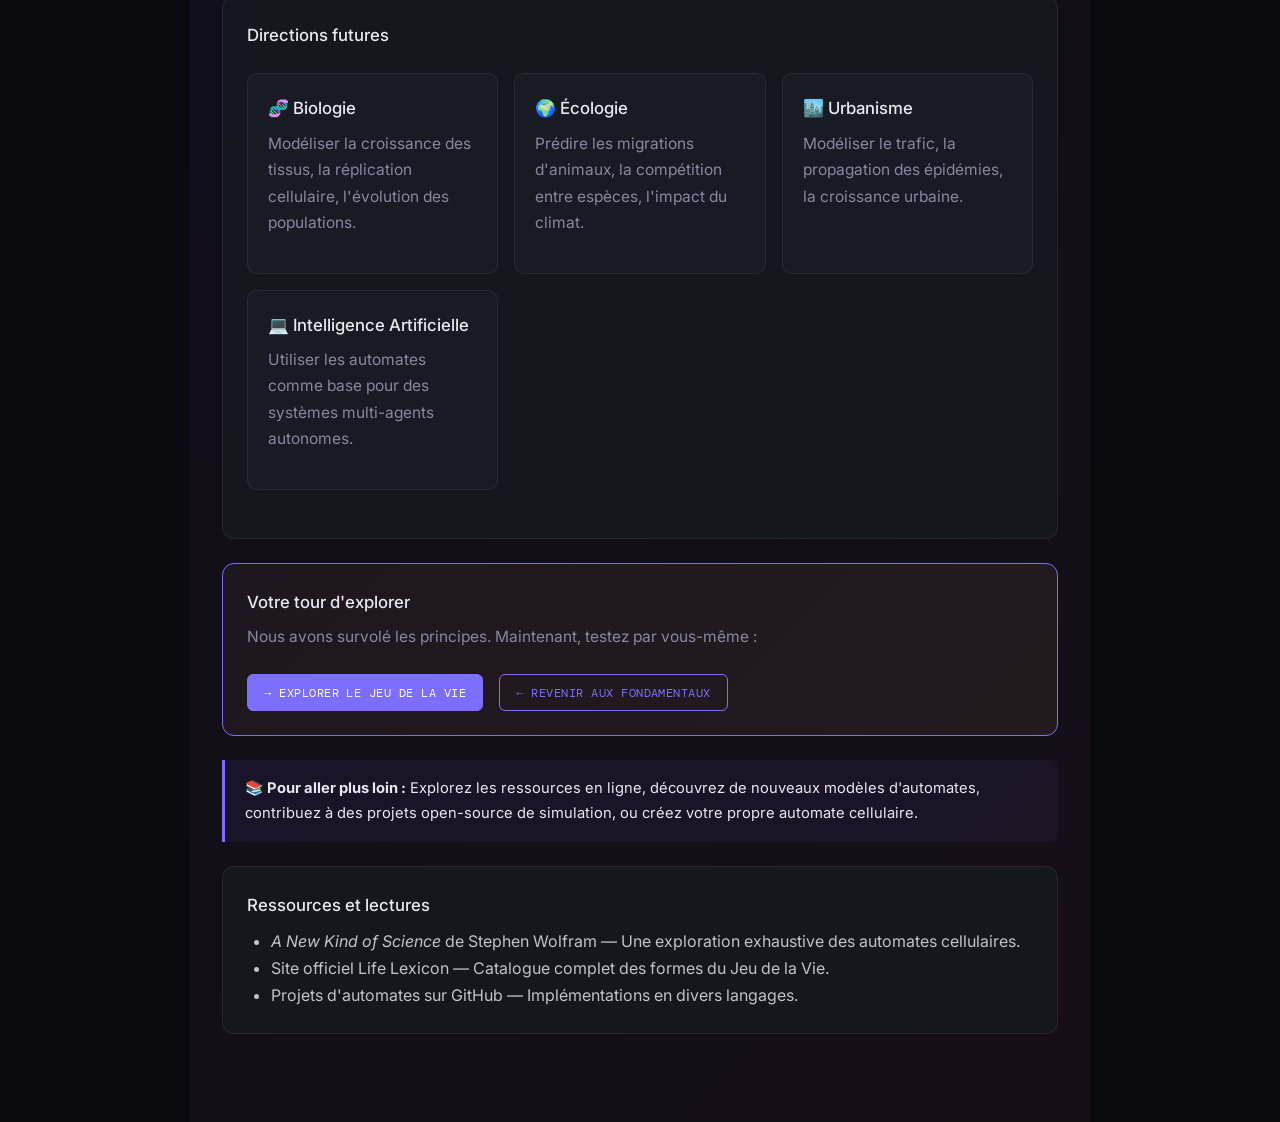
==== commit 311dc846: "forestFirepng" ====
--- a/index.html
+++ b/index.html
@@ -1,3 +1,4 @@
+
 <!DOCTYPE html>
 <html lang="fr">
 <head>
@@ -210,7 +211,7 @@
     <div class="simulation-preview fire-preview reveal">
       <h4>A quoi ça ressemble</h4>
       <p>Une grille discrète montre l’évolution du feu et sa propagation vers les arbres voisins.</p>
-      <canvas id="firePreview" style="width: 100%; max-width: 300px; height: 200px;"></canvas>
+      <img id="firePreview" src="assets/IMG/forestFire.png" alt="Aperçu incendie" style="width: 100%; max-width: 300px; height: 200px; object-fit: cover; border-radius: 8px; border: 1px solid var(--border);">
     </div>
   </div>
 
@@ -416,8 +417,16 @@
 
   // ─── SIMPLE SIMULATIONS (Preview Canvases) ─── 
   function drawFirePreview() {
-    const canvas = document.getElementById('firePreview');
-    if (!canvas) return;
+    const el = document.getElementById('firePreview');
+    if (!el) return;
+
+    // If the preview element is an <img>, just set its source and exit.
+    if (el.tagName === 'IMG') {
+      el.src = 'assets/IMG/fire-preview.png';
+      return;
+    }
+
+    const canvas = el;
 
     // Use CSS variables for consistent theming
     const cs = getComputedStyle(document.documentElement);
@@ -434,6 +443,17 @@
     canvas.height = canvas.clientHeight;
 
     const ctx = canvas.getContext('2d');
+
+    // Try to load an external preview image to replace the procedural canvas.
+    // Place your image at `assets/IMG/fire-preview.png` to use it.
+    const previewImg = new Image();
+    previewImg.src = 'assets/IMG/fire-preview.png';
+    previewImg.onload = () => {
+      canvas.width = canvas.clientWidth;
+      canvas.height = canvas.clientHeight;
+      ctx.clearRect(0, 0, canvas.width, canvas.height);
+      ctx.drawImage(previewImg, 0, 0, canvas.width, canvas.height);
+    };
     const gridSize = 20;
     const cellSize = canvas.clientWidth / gridSize;
 
@@ -458,42 +478,57 @@
     ctx.ellipse(cellSize * 3.4, cellSize * 14.5, cellSize * 1.8, cellSize * 0.55, 0.15, 0, Math.PI * 2);
     ctx.fill();
 
-    // Wind arrows at the bottom-right
-    ctx.strokeStyle = 'rgba(255,201,74,0.85)';
-    ctx.fillStyle = windColor;
-    ctx.lineWidth = 2;
-    const arrowYs = [16.2, 17.2, 18.2];
-    arrowYs.forEach((y, index) => {
-      const x = 14.6 + index * 0.6;
-      ctx.beginPath();
-      ctx.moveTo(cellSize * (x - 1.5), cellSize * y);
-      ctx.lineTo(cellSize * x, cellSize * y);
-      ctx.lineTo(cellSize * (x - 0.45), cellSize * (y - 0.35));
-      ctx.moveTo(cellSize * x, cellSize * y);
-      ctx.lineTo(cellSize * (x - 0.45), cellSize * (y + 0.35));
-      ctx.stroke();
-      ctx.beginPath();
-      ctx.arc(cellSize * (x + 0.15), cellSize * y, 1.5, 0, Math.PI * 2);
-      ctx.fill();
-    });
-
-    // Simulate fire spreading around a central ignition point
+    // (Wind arrows removed for a cleaner preview)
+
+    // Two-pass approach: mark central ashes, then ignite trees adjacent to those ashes
+    const grid = Array.from({ length: gridSize }, () => Array(gridSize).fill('tree'));
+
     for (let i = 0; i < gridSize; i++) {
       for (let j = 0; j < gridSize; j++) {
-        const dist = Math.hypot(i - 11.2, j - 8.2);
+        const dist = Math.hypot(i - 9.5, j - 10.0);
+
+        const inLake = Math.hypot(i - 4.5, j - 15.5) < 3.2;
+        const inRocks = (i > 13 && j > 11 && Math.hypot(i - 15, j - 13) < 2.8) || (i < 6 && j < 5 && Math.hypot(i - 2, j - 3) < 1.5);
+        const inWindScorchedBand = j < 5 && i > 10;
+
+        if (inLake) grid[i][j] = 'lake';
+        else if (inRocks) grid[i][j] = 'rock';
+        else if (dist < 2.4) grid[i][j] = 'fire'; // ignition core
+        else if (dist < 4.8 && Math.hypot(i - 9.5, j - 10.0) < 4.8) grid[i][j] = 'ash'; // central ash ring
+        else if (inWindScorchedBand) grid[i][j] = 'ash';
+        else grid[i][j] = 'tree';
+      }
+    }
+
+    // Ignite only trees adjacent to ash (center ashes only)
+    for (let i = 0; i < gridSize; i++) {
+      for (let j = 0; j < gridSize; j++) {
+        if (grid[i][j] !== 'tree') continue;
+        let nearAsh = false;
+        for (let dx = -1; dx <= 1 && !nearAsh; dx++) {
+          for (let dy = -1; dy <= 1 && !nearAsh; dy++) {
+            if (dx === 0 && dy === 0) continue;
+            const nx = i + dx, ny = j + dy;
+            if (nx >= 0 && nx < gridSize && ny >= 0 && ny < gridSize) {
+              if (grid[nx][ny] === 'ash') nearAsh = true;
+            }
+          }
+        }
+        if (nearAsh) grid[i][j] = 'fire';
+      }
+    }
+
+    // Draw grid
+    for (let i = 0; i < gridSize; i++) {
+      for (let j = 0; j < gridSize; j++) {
         let color;
-
-        const inLake = Math.hypot(i - 4.2, j - 15.0) < 3.6;
-        const inRocks = (i > 13 && j > 12 && Math.hypot(i - 15, j - 15) < 3.2) || (i < 5 && j < 4 && Math.hypot(i - 2, j - 2) < 1.7);
-        const inWindScorchedBand = j < 5 && i > 10;
-
-        if (inLake) color = lakeColor;
-        else if (inRocks) color = rockColor;
-        else if (dist < 2.4) color = fireColor;
-        else if (dist < 4.8 || inWindScorchedBand) color = burnedColor;
-        else if (i > 12 && j < 8) color = 'rgba(255,107,157,0.20)';
-        else color = treeColor;
-
+        switch (grid[i][j]) {
+          case 'lake': color = lakeColor; break;
+          case 'rock': color = rockColor; break;
+          case 'fire': color = fireColor; break;
+          case 'ash': color = burnedColor; break;
+          default: color = treeColor; break;
+        }
         ctx.fillStyle = color;
         ctx.fillRect(i * cellSize, j * cellSize, cellSize - 1, cellSize - 1);
       }
@@ -503,10 +538,10 @@
     ctx.strokeStyle = 'rgba(232,232,240,0.14)';
     ctx.lineWidth = 1;
     ctx.beginPath();
-    ctx.ellipse(cellSize * 4.3, cellSize * 15.3, cellSize * 3.4, cellSize * 2.2, -0.2, 0, Math.PI * 2);
+    ctx.ellipse(cellSize * 4.5, cellSize * 15.5, cellSize * 3.2, cellSize * 2.0, -0.2, 0, Math.PI * 2);
     ctx.stroke();
     ctx.beginPath();
-    ctx.ellipse(cellSize * 15, cellSize * 15, cellSize * 3.2, cellSize * 2.8, 0, 0, Math.PI * 2);
+    ctx.ellipse(cellSize * 15, cellSize * 13, cellSize * 2.8, cellSize * 2.2, 0, 0, Math.PI * 2);
     ctx.stroke();
   }
 
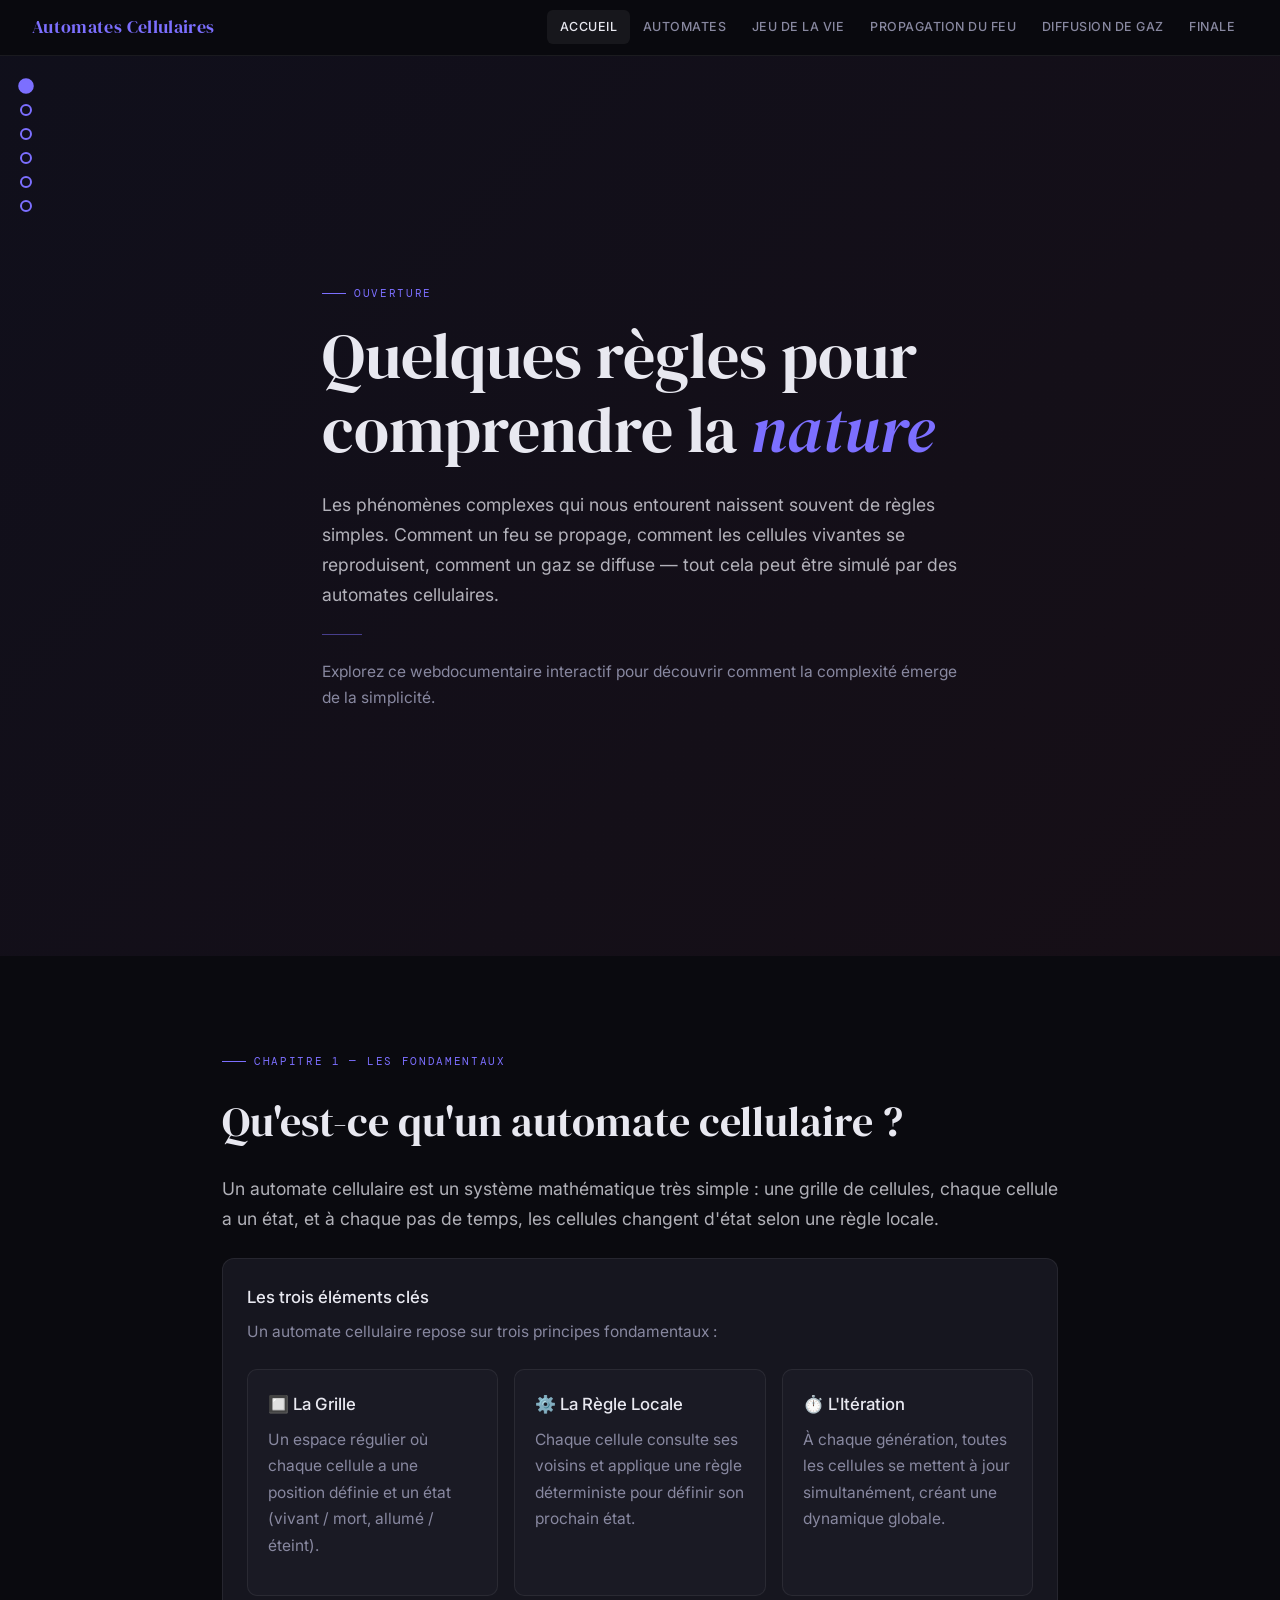
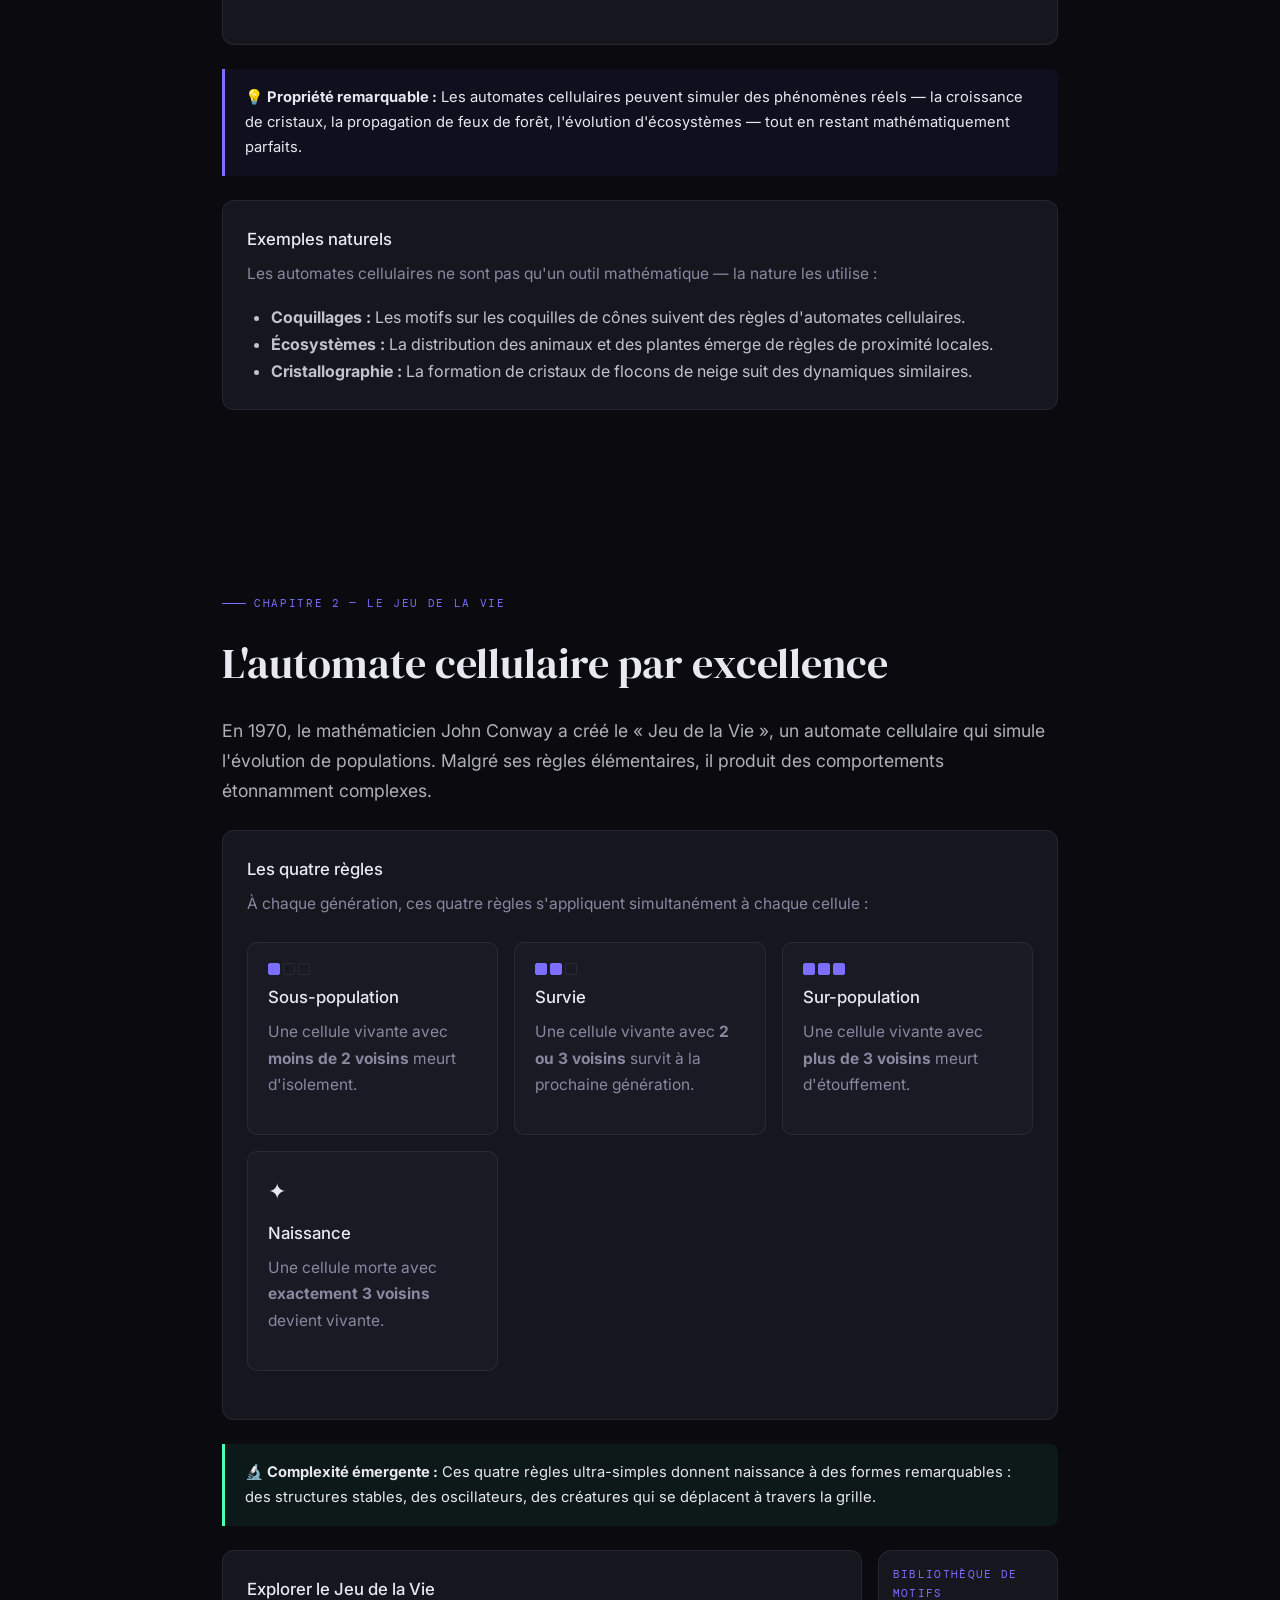
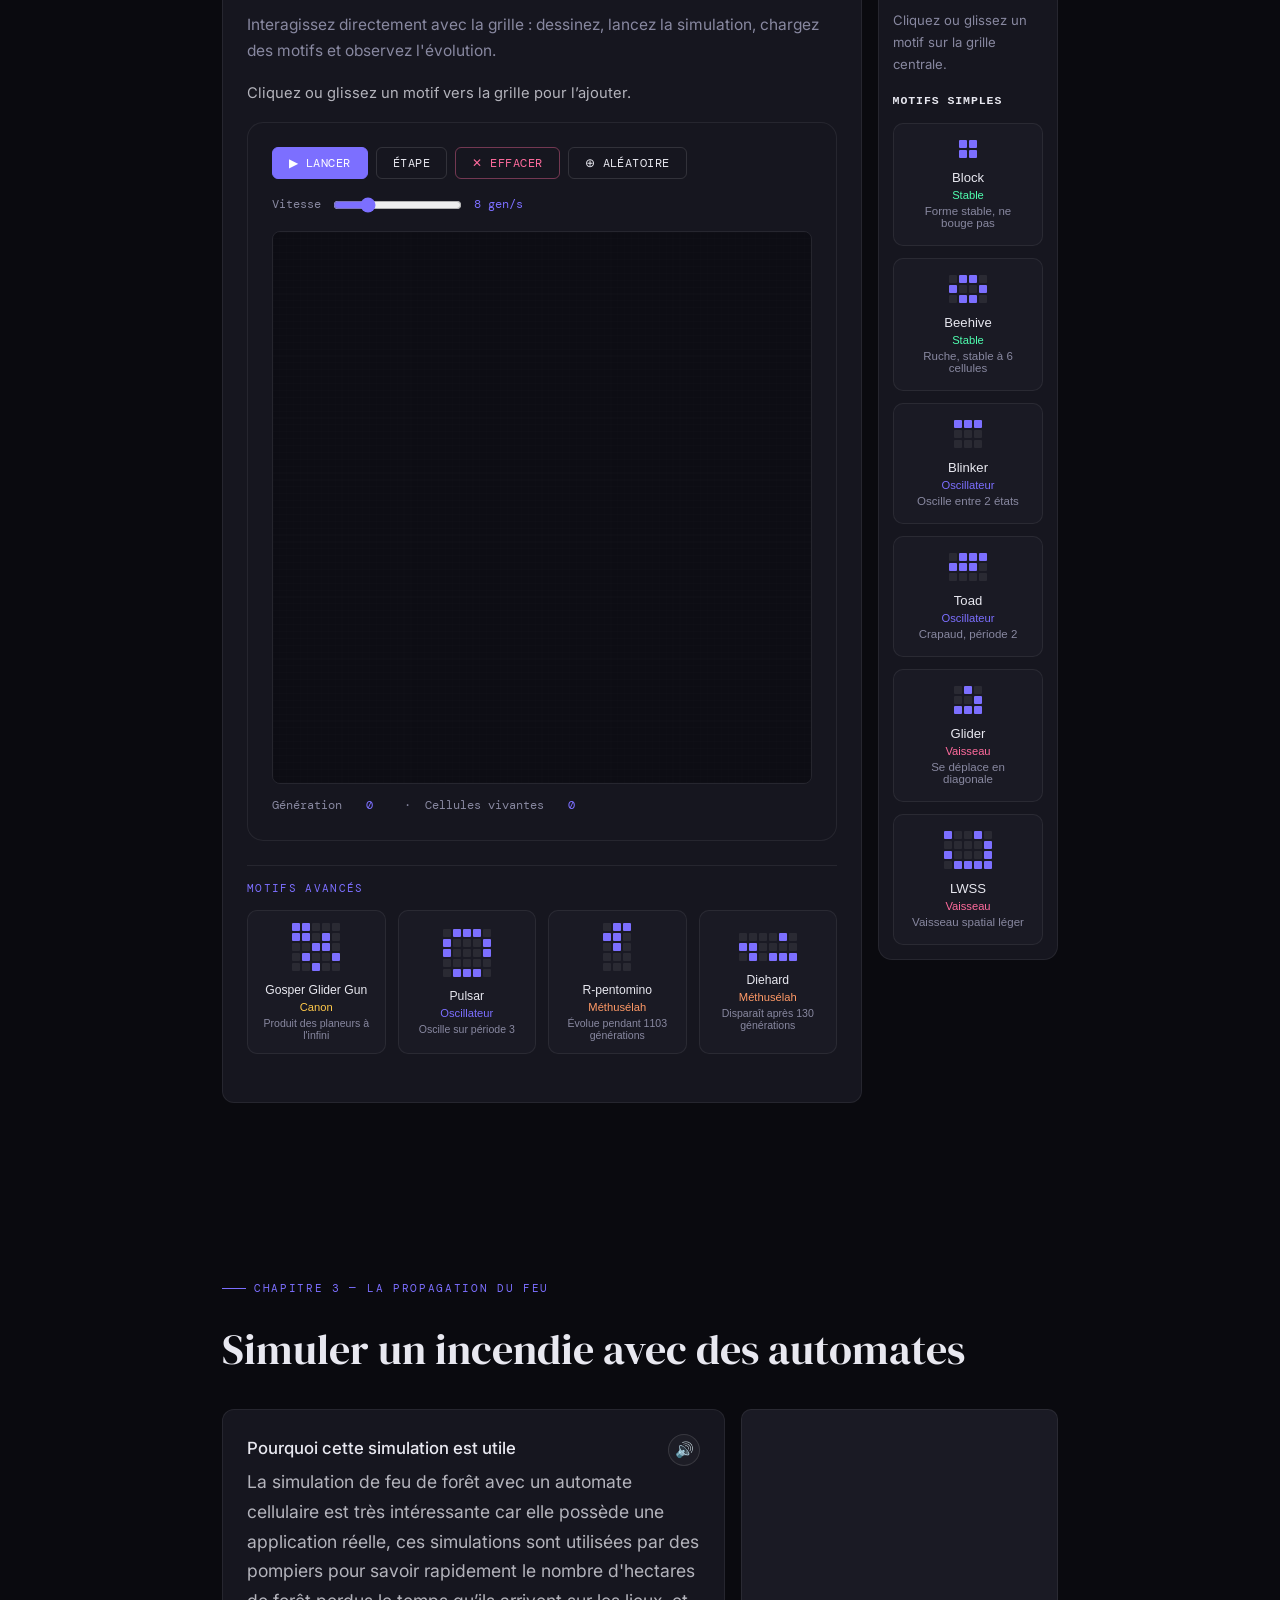
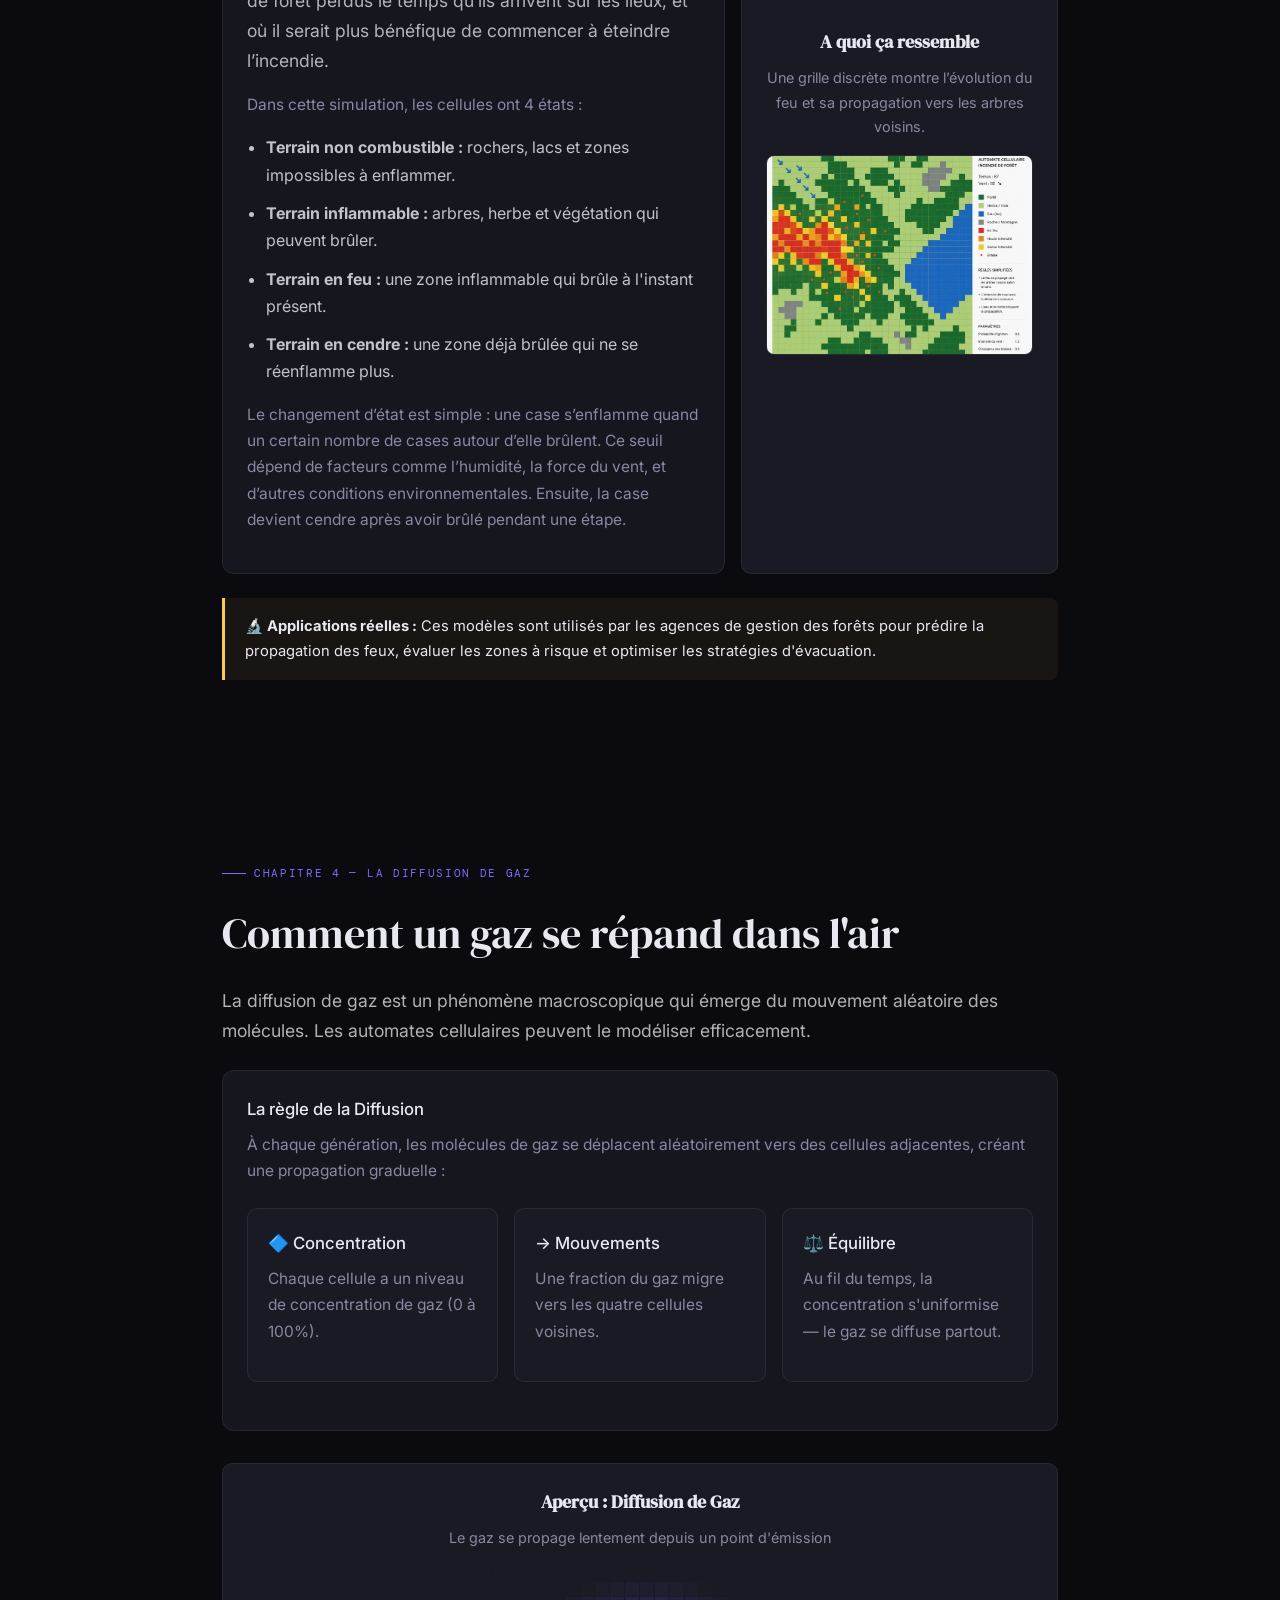
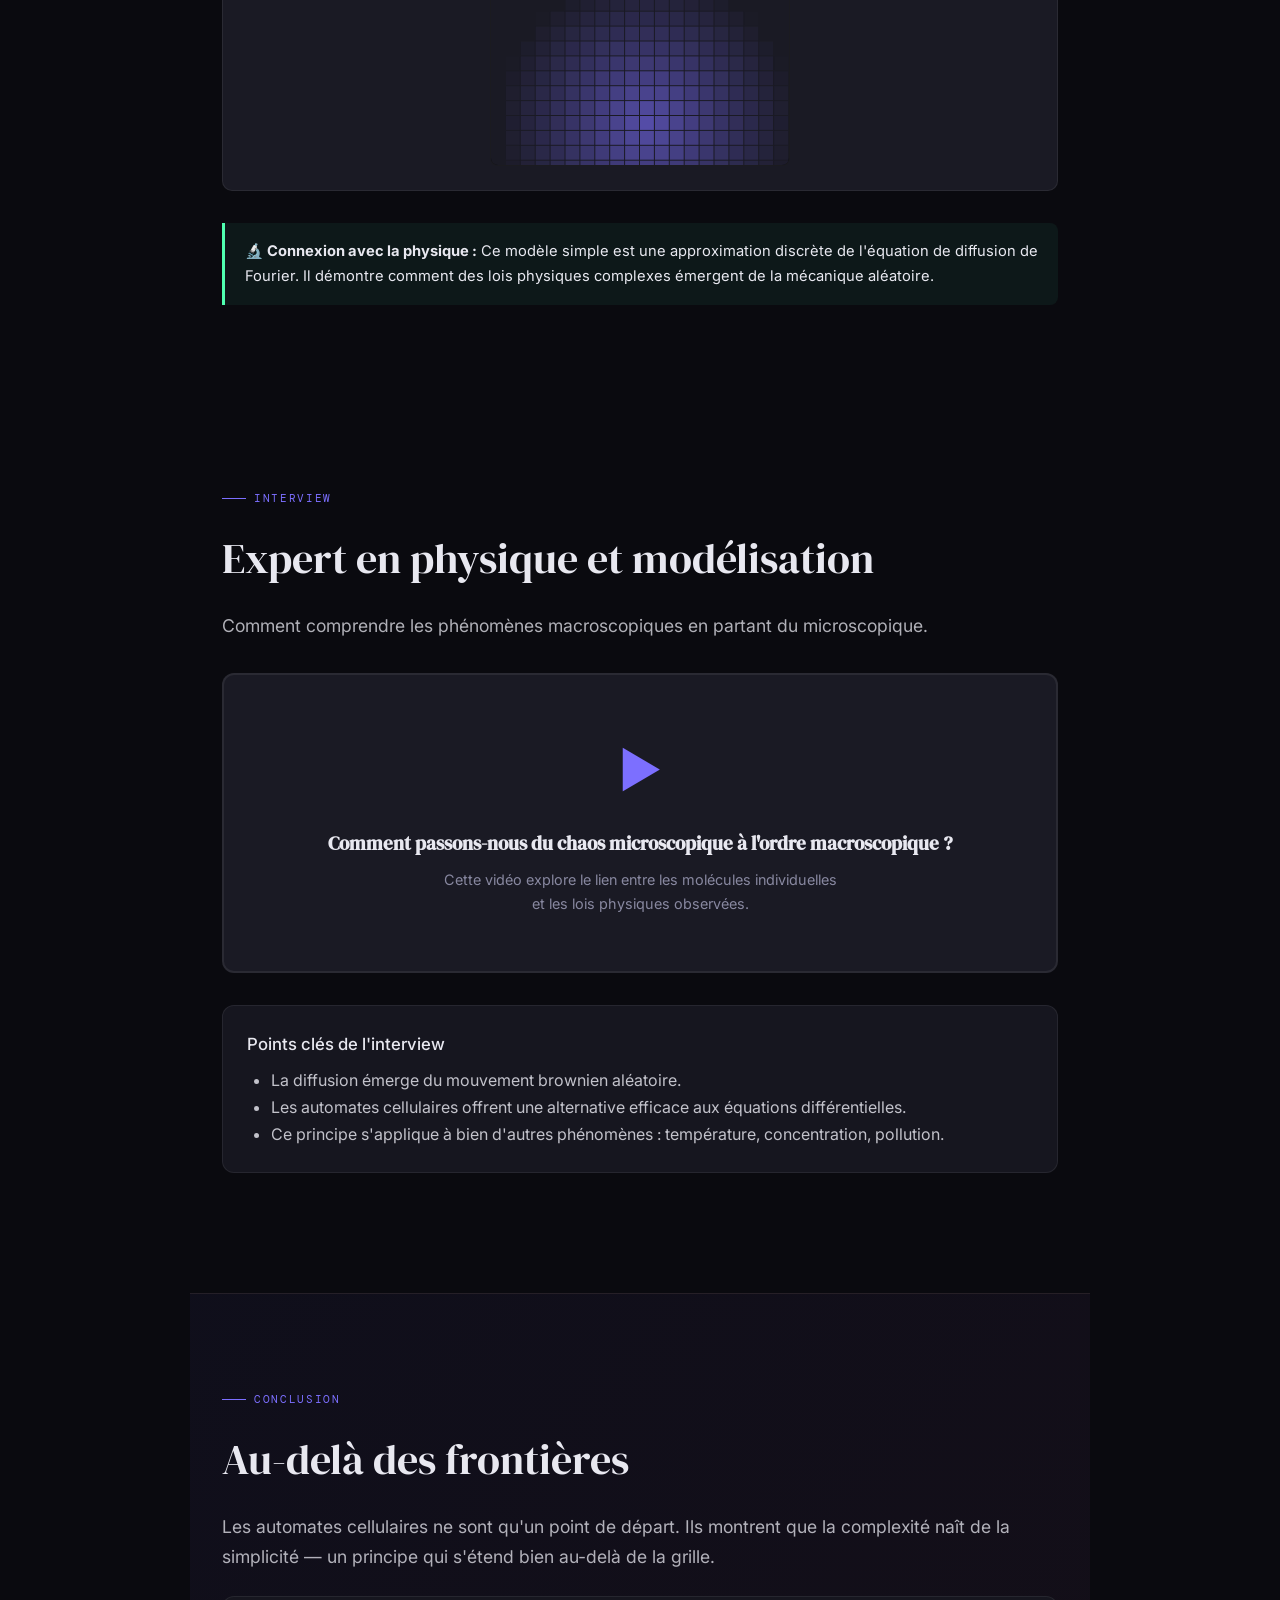
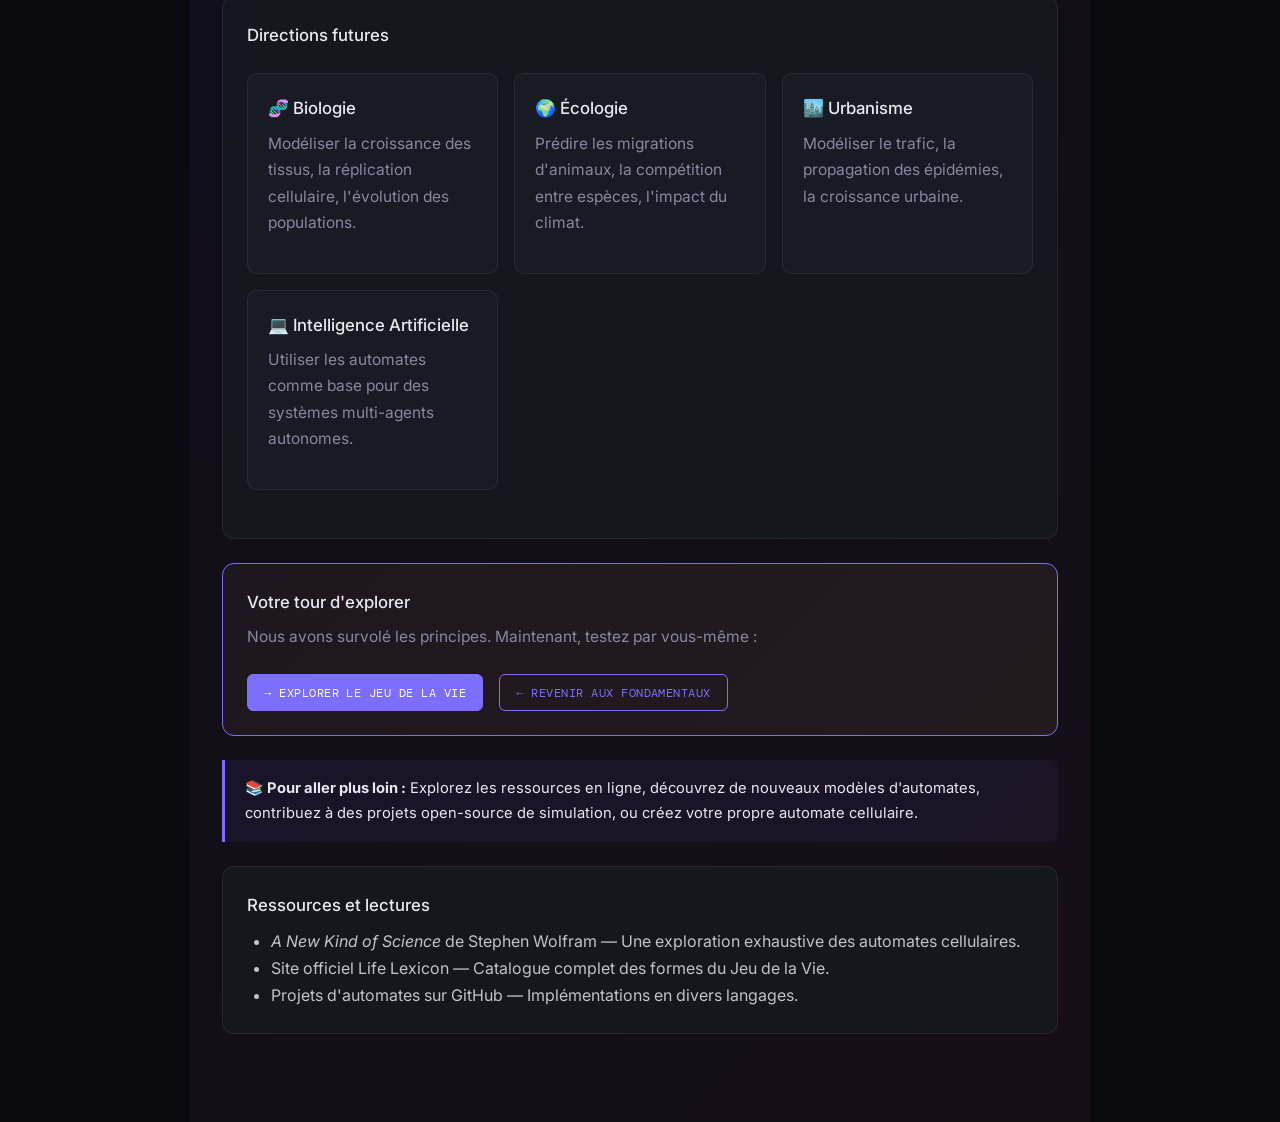
==== commit 205218bc: "cleanup" ====
--- a/index.html
+++ b/index.html
@@ -420,129 +420,23 @@
     const el = document.getElementById('firePreview');
     if (!el) return;
 
-    // If the preview element is an <img>, just set its source and exit.
+    // If the preview element is an <img>, just ensure it points to the existing image.
     if (el.tagName === 'IMG') {
-      el.src = 'assets/IMG/fire-preview.png';
+      el.src = 'assets/IMG/forestFire.png';
       return;
     }
 
+    // Canvas fallback: draw the static image onto the canvas.
     const canvas = el;
-
-    // Use CSS variables for consistent theming
-    const cs = getComputedStyle(document.documentElement);
-    const bg = cs.getPropertyValue('--bg3').trim() || '#1a1a24';
-    const fireColor = cs.getPropertyValue('--muted').trim() || '#8b8fa3';
-    const burnedColor = cs.getPropertyValue('--accent2').trim() || '#ff6b9d';
-    const treeColor = cs.getPropertyValue('--green').trim() || '#5a8b6f';
-    const rockColor = cs.getPropertyValue('--border2').trim() || '#44454f';
-    const lakeColor = cs.getPropertyValue('--accent').trim() || '#7c6fff';
-    const windColor = cs.getPropertyValue('--amber').trim() || '#ffc94a';
-
-    // match canvas pixel size to rendered size
-    canvas.width = canvas.clientWidth;
-    canvas.height = canvas.clientHeight;
-
     const ctx = canvas.getContext('2d');
-
-    // Try to load an external preview image to replace the procedural canvas.
-    // Place your image at `assets/IMG/fire-preview.png` to use it.
-    const previewImg = new Image();
-    previewImg.src = 'assets/IMG/fire-preview.png';
-    previewImg.onload = () => {
+    const img = new Image();
+    img.src = 'assets/IMG/forestFire.png';
+    img.onload = () => {
       canvas.width = canvas.clientWidth;
       canvas.height = canvas.clientHeight;
       ctx.clearRect(0, 0, canvas.width, canvas.height);
-      ctx.drawImage(previewImg, 0, 0, canvas.width, canvas.height);
+      ctx.drawImage(img, 0, 0, canvas.width, canvas.height);
     };
-    const gridSize = 20;
-    const cellSize = canvas.clientWidth / gridSize;
-
-    ctx.fillStyle = '#202433';
-    ctx.fillRect(0, 0, canvas.width, canvas.height);
-
-    // Soft atmospheric background
-    const gradient = ctx.createLinearGradient(0, 0, canvas.width, canvas.height);
-    gradient.addColorStop(0, 'rgba(124,111,255,0.18)');
-    gradient.addColorStop(0.55, 'rgba(255,107,157,0.08)');
-    gradient.addColorStop(1, 'rgba(255,255,255,0.06)');
-    ctx.fillStyle = gradient;
-    ctx.fillRect(0, 0, canvas.width, canvas.height);
-
-    // Lake in the lower-left corner
-    ctx.fillStyle = 'rgba(124,111,255,0.30)';
-    ctx.beginPath();
-    ctx.ellipse(cellSize * 4.3, cellSize * 15.3, cellSize * 3.4, cellSize * 2.2, -0.2, 0, Math.PI * 2);
-    ctx.fill();
-    ctx.fillStyle = 'rgba(124,111,255,0.55)';
-    ctx.beginPath();
-    ctx.ellipse(cellSize * 3.4, cellSize * 14.5, cellSize * 1.8, cellSize * 0.55, 0.15, 0, Math.PI * 2);
-    ctx.fill();
-
-    // (Wind arrows removed for a cleaner preview)
-
-    // Two-pass approach: mark central ashes, then ignite trees adjacent to those ashes
-    const grid = Array.from({ length: gridSize }, () => Array(gridSize).fill('tree'));
-
-    for (let i = 0; i < gridSize; i++) {
-      for (let j = 0; j < gridSize; j++) {
-        const dist = Math.hypot(i - 9.5, j - 10.0);
-
-        const inLake = Math.hypot(i - 4.5, j - 15.5) < 3.2;
-        const inRocks = (i > 13 && j > 11 && Math.hypot(i - 15, j - 13) < 2.8) || (i < 6 && j < 5 && Math.hypot(i - 2, j - 3) < 1.5);
-        const inWindScorchedBand = j < 5 && i > 10;
-
-        if (inLake) grid[i][j] = 'lake';
-        else if (inRocks) grid[i][j] = 'rock';
-        else if (dist < 2.4) grid[i][j] = 'fire'; // ignition core
-        else if (dist < 4.8 && Math.hypot(i - 9.5, j - 10.0) < 4.8) grid[i][j] = 'ash'; // central ash ring
-        else if (inWindScorchedBand) grid[i][j] = 'ash';
-        else grid[i][j] = 'tree';
-      }
-    }
-
-    // Ignite only trees adjacent to ash (center ashes only)
-    for (let i = 0; i < gridSize; i++) {
-      for (let j = 0; j < gridSize; j++) {
-        if (grid[i][j] !== 'tree') continue;
-        let nearAsh = false;
-        for (let dx = -1; dx <= 1 && !nearAsh; dx++) {
-          for (let dy = -1; dy <= 1 && !nearAsh; dy++) {
-            if (dx === 0 && dy === 0) continue;
-            const nx = i + dx, ny = j + dy;
-            if (nx >= 0 && nx < gridSize && ny >= 0 && ny < gridSize) {
-              if (grid[nx][ny] === 'ash') nearAsh = true;
-            }
-          }
-        }
-        if (nearAsh) grid[i][j] = 'fire';
-      }
-    }
-
-    // Draw grid
-    for (let i = 0; i < gridSize; i++) {
-      for (let j = 0; j < gridSize; j++) {
-        let color;
-        switch (grid[i][j]) {
-          case 'lake': color = lakeColor; break;
-          case 'rock': color = rockColor; break;
-          case 'fire': color = fireColor; break;
-          case 'ash': color = burnedColor; break;
-          default: color = treeColor; break;
-        }
-        ctx.fillStyle = color;
-        ctx.fillRect(i * cellSize, j * cellSize, cellSize - 1, cellSize - 1);
-      }
-    }
-
-    // Rocks and shoreline outlines for readability
-    ctx.strokeStyle = 'rgba(232,232,240,0.14)';
-    ctx.lineWidth = 1;
-    ctx.beginPath();
-    ctx.ellipse(cellSize * 4.5, cellSize * 15.5, cellSize * 3.2, cellSize * 2.0, -0.2, 0, Math.PI * 2);
-    ctx.stroke();
-    ctx.beginPath();
-    ctx.ellipse(cellSize * 15, cellSize * 13, cellSize * 2.8, cellSize * 2.2, 0, 0, Math.PI * 2);
-    ctx.stroke();
   }
 
   function drawGasPreview() {
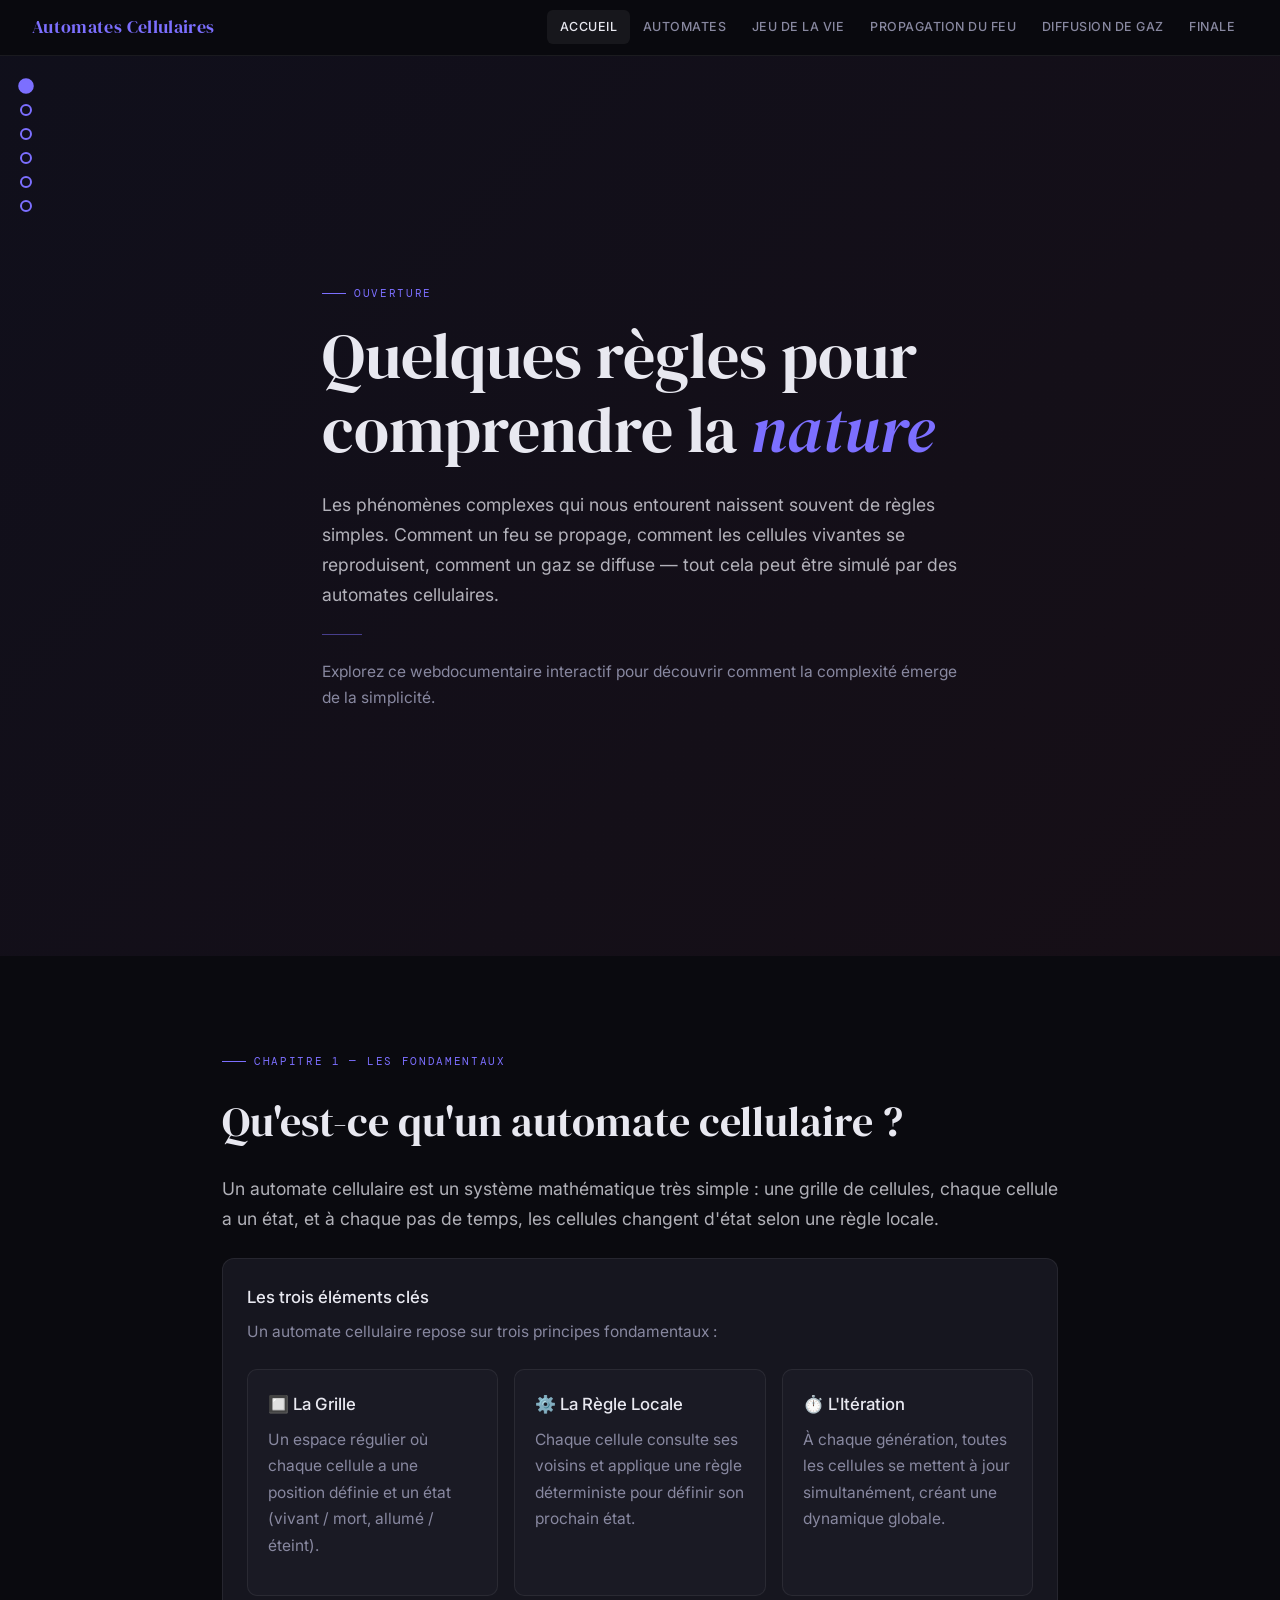
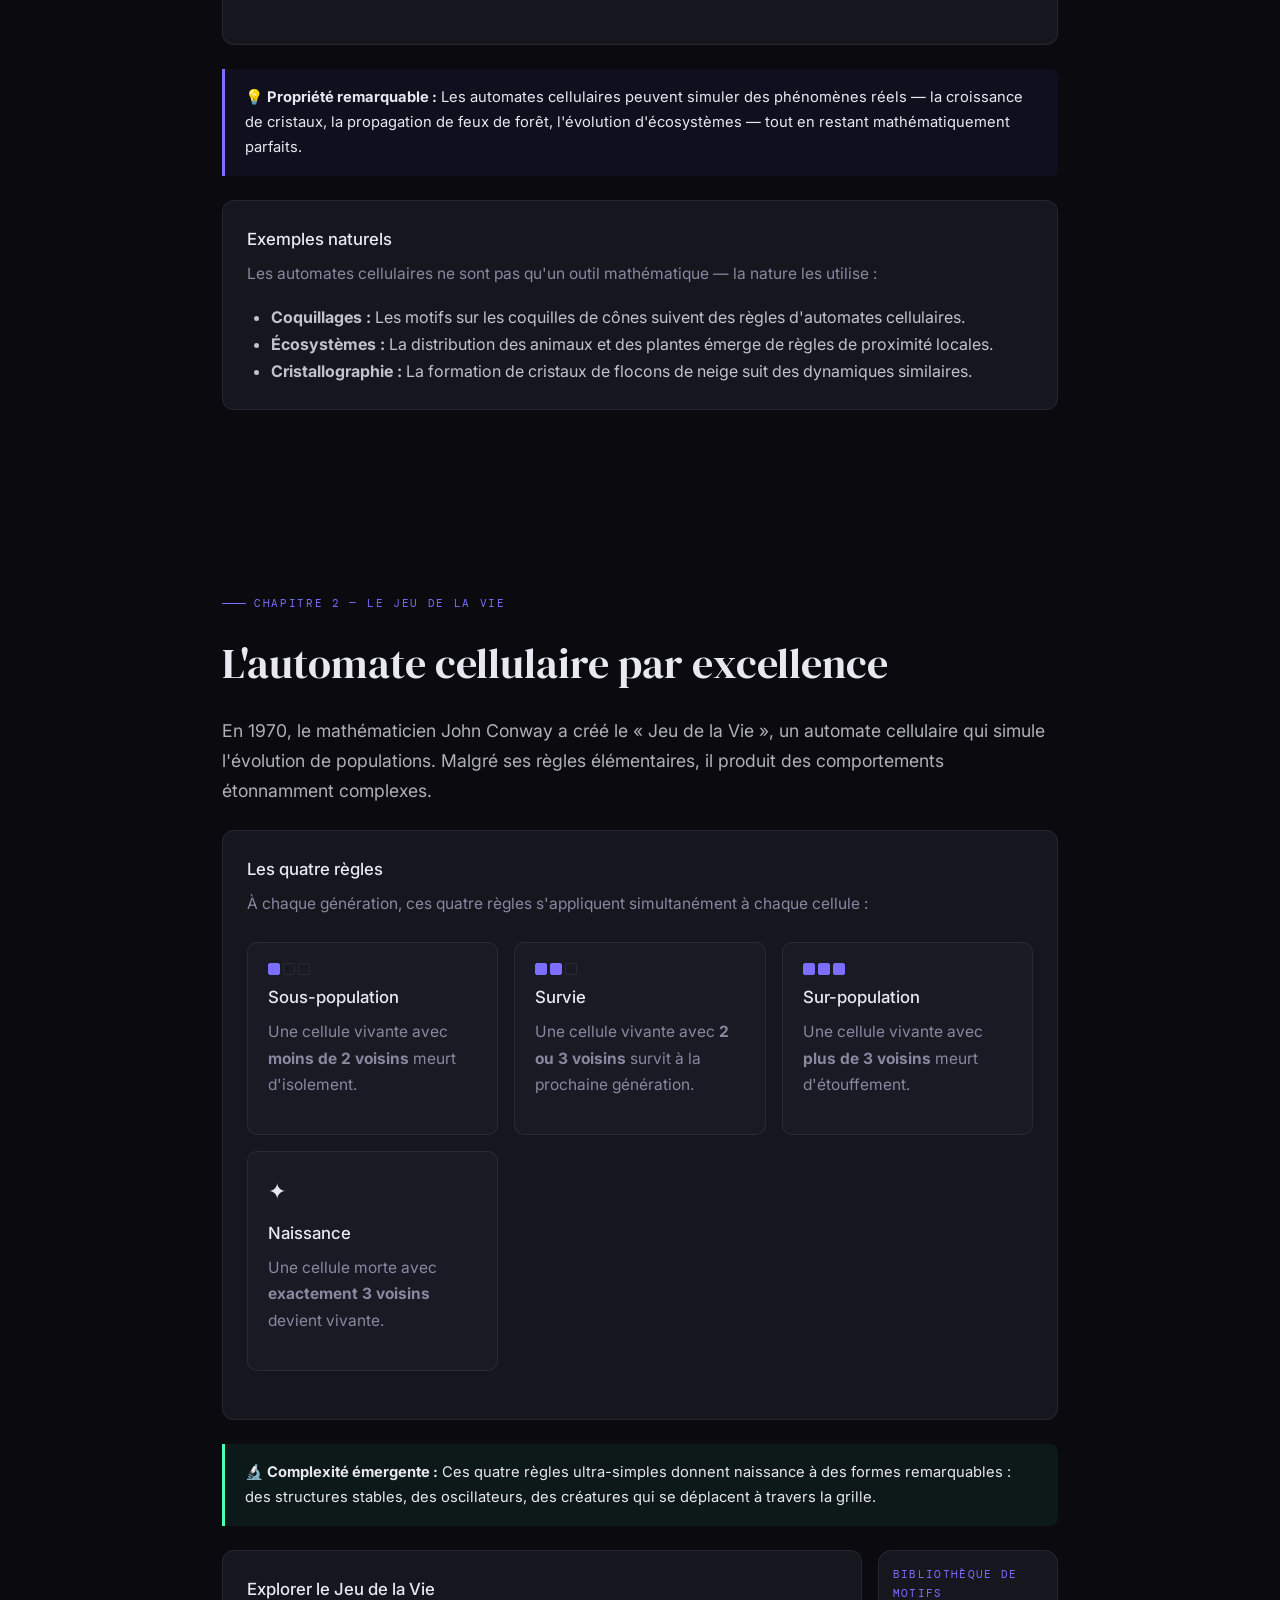
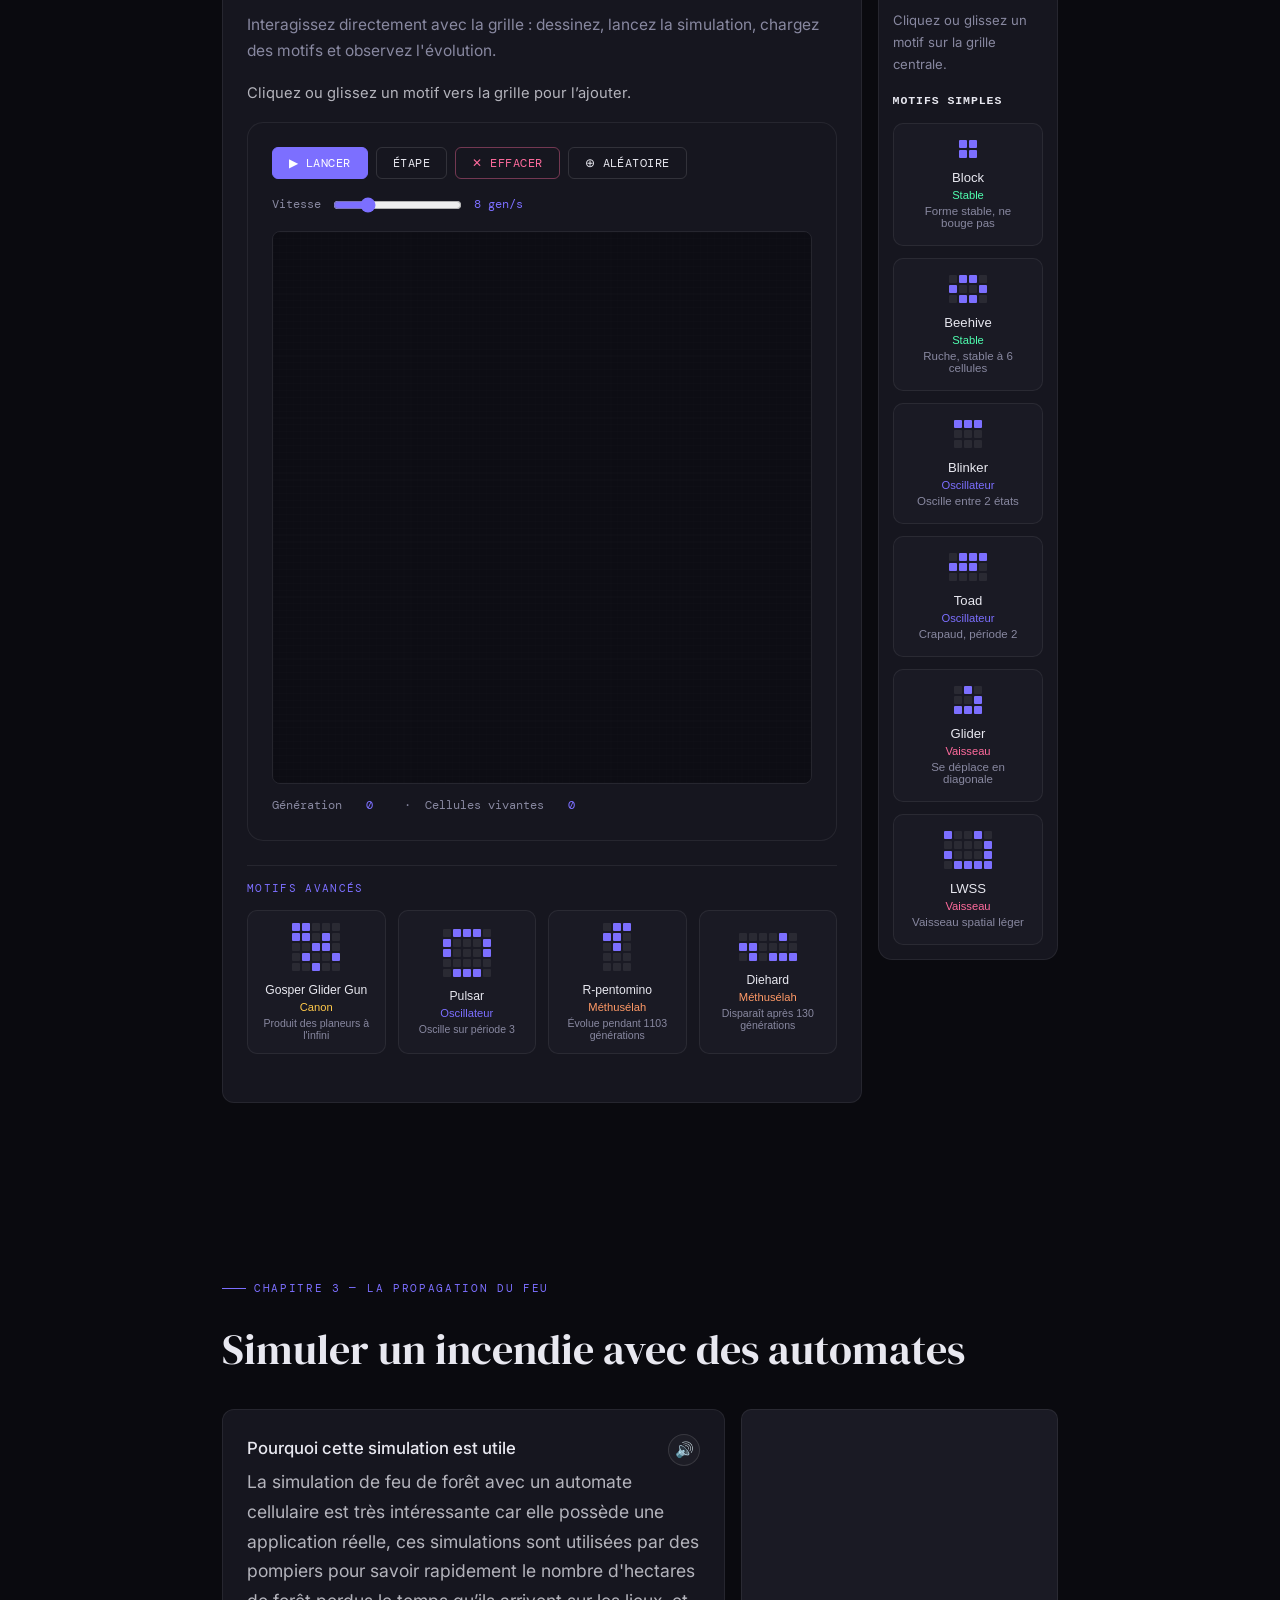
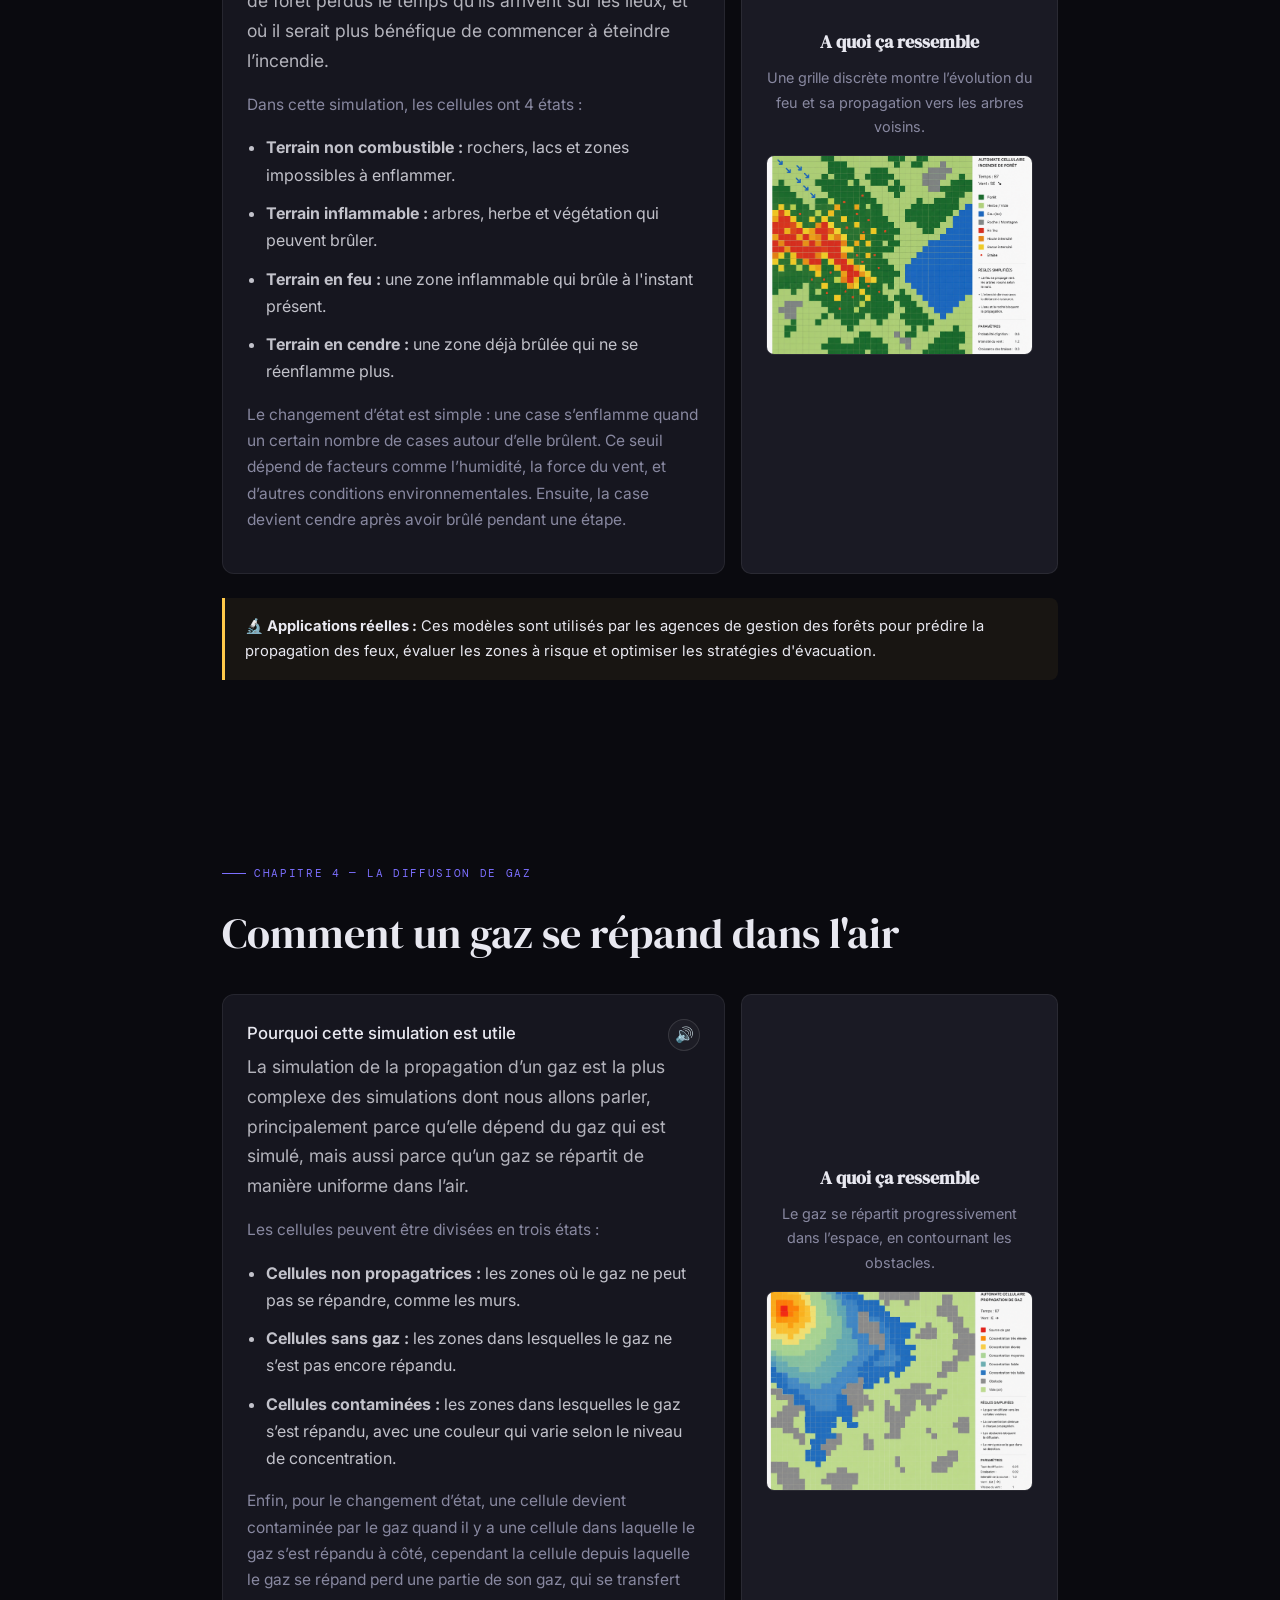
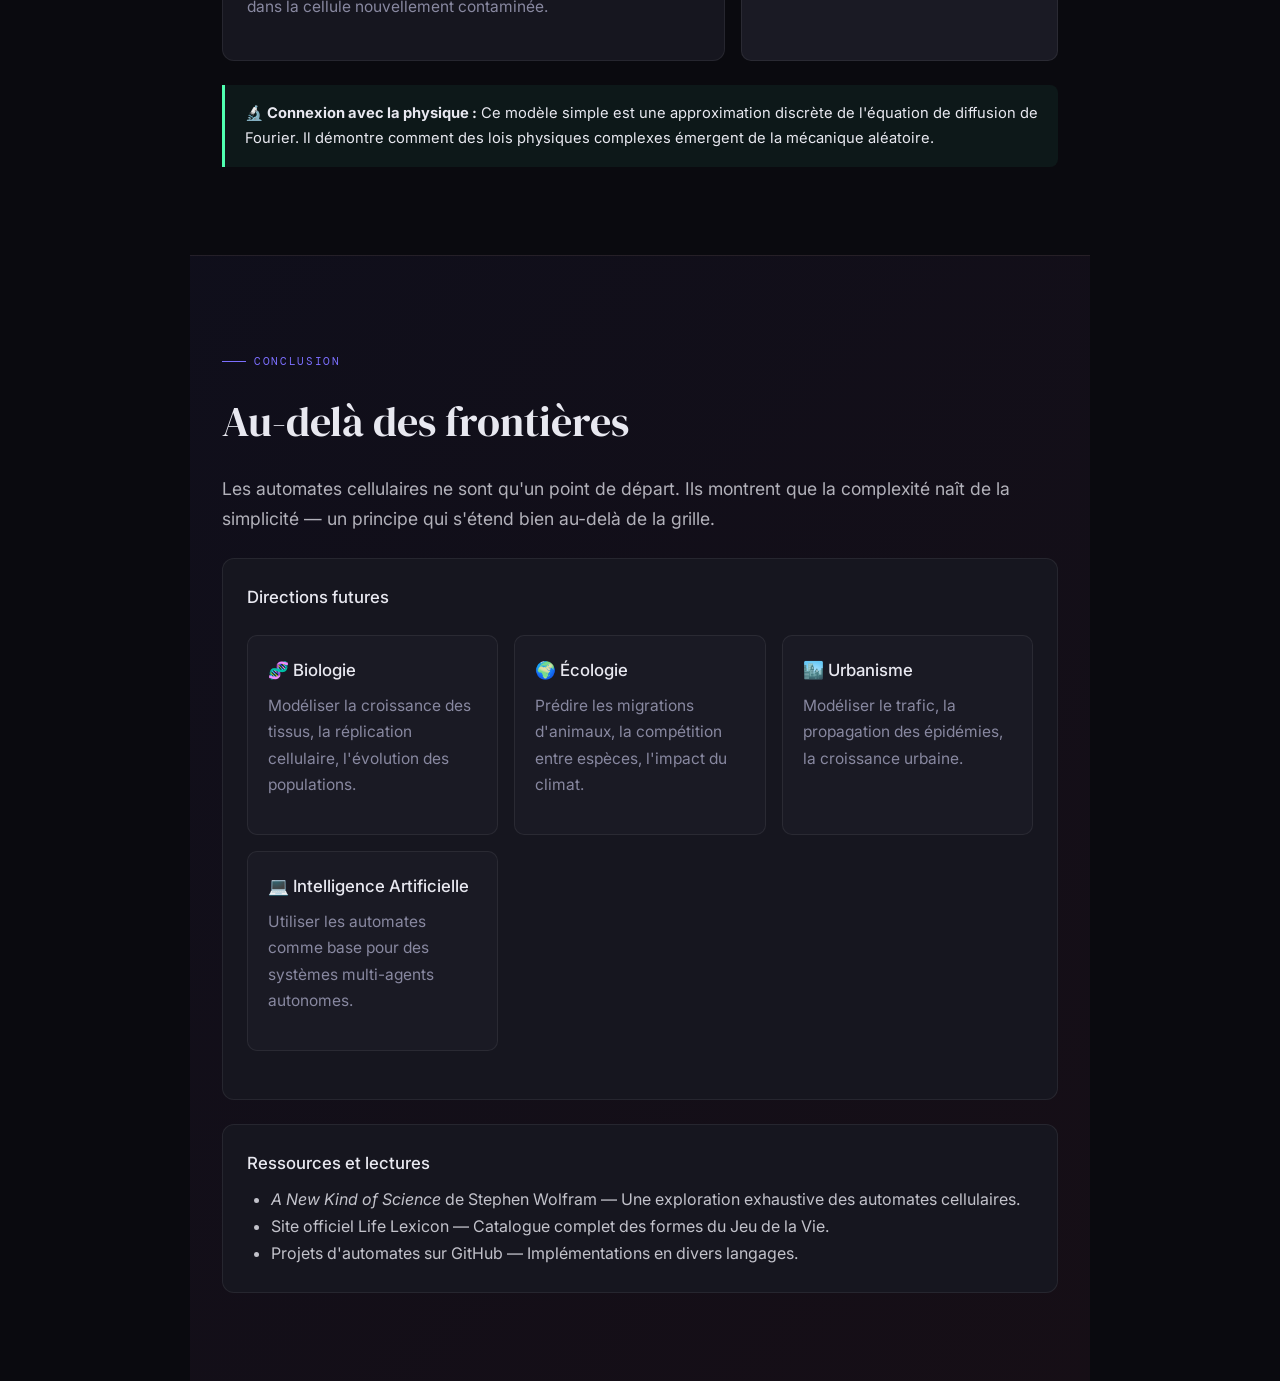
==== commit ea1583c9: "final1" ====
--- a/index.html
+++ b/index.html
@@ -224,58 +224,35 @@
 <section id="gaz">
   <div class="act-label">Chapitre 4 — La Diffusion de Gaz</div>
   <h2>Comment un gaz se répand dans l'air</h2>
-  <p class="lead">La diffusion de gaz est un phénomène macroscopique qui émerge du mouvement aléatoire des molécules. Les automates cellulaires peuvent le modéliser efficacement.</p>
-
-  <div class="card reveal">
-    <h3>La règle de la Diffusion</h3>
-    <p>À chaque génération, les molécules de gaz se déplacent aléatoirement vers des cellules adjacentes, créant une propagation graduelle :</p>
-
-    <div class="rule-grid">
-      <div class="rule-card">
-        <h3>🔷 Concentration</h3>
-        <p>Chaque cellule a un niveau de concentration de gaz (0 à 100%).</p>
-      </div>
-      <div class="rule-card">
-        <h3>→ Mouvements</h3>
-        <p>Une fraction du gaz migre vers les quatre cellules voisines.</p>
-      </div>
-      <div class="rule-card">
-        <h3>⚖️ Équilibre</h3>
-        <p>Au fil du temps, la concentration s'uniformise — le gaz se diffuse partout.</p>
-      </div>
-    </div>
-  </div>
-
-  <div class="simulation-preview reveal">
-    <h4>Aperçu : Diffusion de Gaz</h4>
-    <p>Le gaz se propage lentement depuis un point d'émission</p>
-    <canvas id="gasPreview" style="width: 100%; max-width: 300px; height: 200px;"></canvas>
+  <div class="fire-layout reveal">
+    <div class="card fire-copy">
+      <div class="fire-copy-head">
+        <h3>Pourquoi cette simulation est utile</h3>
+        <button type="button" class="fire-audio-btn" id="gasAudioBtn" aria-label="Lire le texte de la simulation de gaz">🔊</button>
+      </div>
+      <div id="gasText">
+        <p class="lead">La simulation de la propagation d’un gaz est la plus complexe des simulations dont nous allons parler, principalement parce qu’elle dépend du gaz qui est simulé, mais aussi parce qu’un gaz se répartit de manière uniforme dans l’air.</p>
+        <p>Les cellules peuvent être divisées en trois états :</p>
+
+        <ul class="fire-list">
+          <li><strong>Cellules non propagatrices :</strong> les zones où le gaz ne peut pas se répandre, comme les murs.</li>
+          <li><strong>Cellules sans gaz :</strong> les zones dans lesquelles le gaz ne s’est pas encore répandu.</li>
+          <li><strong>Cellules contaminées :</strong> les zones dans lesquelles le gaz s’est répandu, avec une couleur qui varie selon le niveau de concentration.</li>
+        </ul>
+
+        <p>Enfin, pour le changement d’état, une cellule devient contaminée par le gaz quand il y a une cellule dans laquelle le gaz s’est répandu à côté, cependant la cellule depuis laquelle le gaz se répand perd une partie de son gaz, qui se transfert dans la cellule nouvellement contaminée.</p>
+      </div>
+    </div>
+
+    <div class="simulation-preview fire-preview reveal">
+      <h4>A quoi ça ressemble</h4>
+      <p>Le gaz se répartit progressivement dans l’espace, en contournant les obstacles.</p>
+      <img id="gasPreview" src="assets/IMG/propagationGaz.png" alt="Aperçu propagation de gaz" style="width: 100%; max-width: 300px; height: 200px; object-fit: cover; border-radius: 8px; border: 1px solid var(--border);">
+    </div>
   </div>
 
   <div class="callout green reveal">
     <p>🔬 <strong>Connexion avec la physique :</strong> Ce modèle simple est une approximation discrète de l'équation de diffusion de Fourier. Il démontre comment des lois physiques complexes émergent de la mécanique aléatoire.</p>
-  </div>
-</section>
-
-<!-- ═════════════════════════════════════════ VIDEO INTERVIEW GAZ ═════════════════════════════════════════ -->
-<section id="interview-gaz">
-  <div class="act-label">Interview</div>
-  <h2>Expert en physique et modélisation</h2>
-  <p class="lead" style="margin-bottom: 2rem;">Comment comprendre les phénomènes macroscopiques en partant du microscopique.</p>
-
-  <div class="video-container reveal">
-    <div class="play-icon">▶</div>
-    <h4>Comment passons-nous du chaos microscopique à l'ordre macroscopique ?</h4>
-    <p>Cette vidéo explore le lien entre les molécules individuelles et les lois physiques observées.</p>
-  </div>
-
-  <div class="card reveal">
-    <h3>Points clés de l'interview</h3>
-    <ul style="margin-left: 1.5rem; color: var(--text-light);">
-      <li>La diffusion émerge du mouvement brownien aléatoire.</li>
-      <li>Les automates cellulaires offrent une alternative efficace aux équations différentielles.</li>
-      <li>Ce principe s'applique à bien d'autres phénomènes : température, concentration, pollution.</li>
-    </ul>
   </div>
 </section>
 
@@ -305,19 +282,6 @@
         <p>Utiliser les automates comme base pour des systèmes multi-agents autonomes.</p>
       </div>
     </div>
-  </div>
-
-  <div class="card reveal" style="background: linear-gradient(135deg, rgba(155,125,92,0.08), rgba(212,165,116,0.08)); border-color: var(--accent);">
-    <h3>Votre tour d'explorer</h3>
-    <p>Nous avons survolé les principes. Maintenant, testez par vous-même :</p>
-    <div style="margin-top: 1.5rem; display: flex; flex-wrap: wrap; gap: 1rem;">
-      <a href="jeu-de-la-vie.html" class="btn primary">→ Explorer le Jeu de la Vie</a>
-      <button class="btn secondary" onclick="scrollToSection('#automates')">← Revenir aux Fondamentaux</button>
-    </div>
-  </div>
-
-  <div class="callout reveal">
-    <p>📚 <strong>Pour aller plus loin :</strong> Explorez les ressources en ligne, découvrez de nouveaux modèles d'automates, contribuez à des projets open-source de simulation, ou créez votre propre automate cellulaire.</p>
   </div>
 
   <div class="card reveal">
@@ -439,41 +403,9 @@
     };
   }
 
-  function drawGasPreview() {
-    const canvas = document.getElementById('gasPreview');
-    if (!canvas) return;
-
-    const cs = getComputedStyle(document.documentElement);
-    const bg = cs.getPropertyValue('--bg3').trim() || '#1a1a24';
-    const gasColor = cs.getPropertyValue('--accent').trim() || '#7c6fff';
-
-    canvas.width = canvas.clientWidth;
-    canvas.height = canvas.clientHeight;
-
-    const ctx = canvas.getContext('2d');
-    const gridSize = 20;
-    const cellSize = canvas.clientWidth / gridSize;
-
-    ctx.fillStyle = bg;
-    ctx.fillRect(0, 0, canvas.width, canvas.height);
-
-    // Simulate gas diffusion
-    for (let i = 0; i < gridSize; i++) {
-      for (let j = 0; j < gridSize; j++) {
-        const dist = Math.hypot(i - gridSize / 2, j - gridSize / 2);
-        const intensity = Math.max(0, 1 - dist / 10);
-
-        // use RGBA from computed color if needed
-        ctx.fillStyle = `rgba(124,111,255, ${intensity * 0.6})`;
-        ctx.fillRect(i * cellSize, j * cellSize, cellSize - 1, cellSize - 1);
-      }
-    }
-  }
-
   // Draw previews on load
   setTimeout(() => {
     drawFirePreview();
-    drawGasPreview();
   }, 100);
 </script>
 
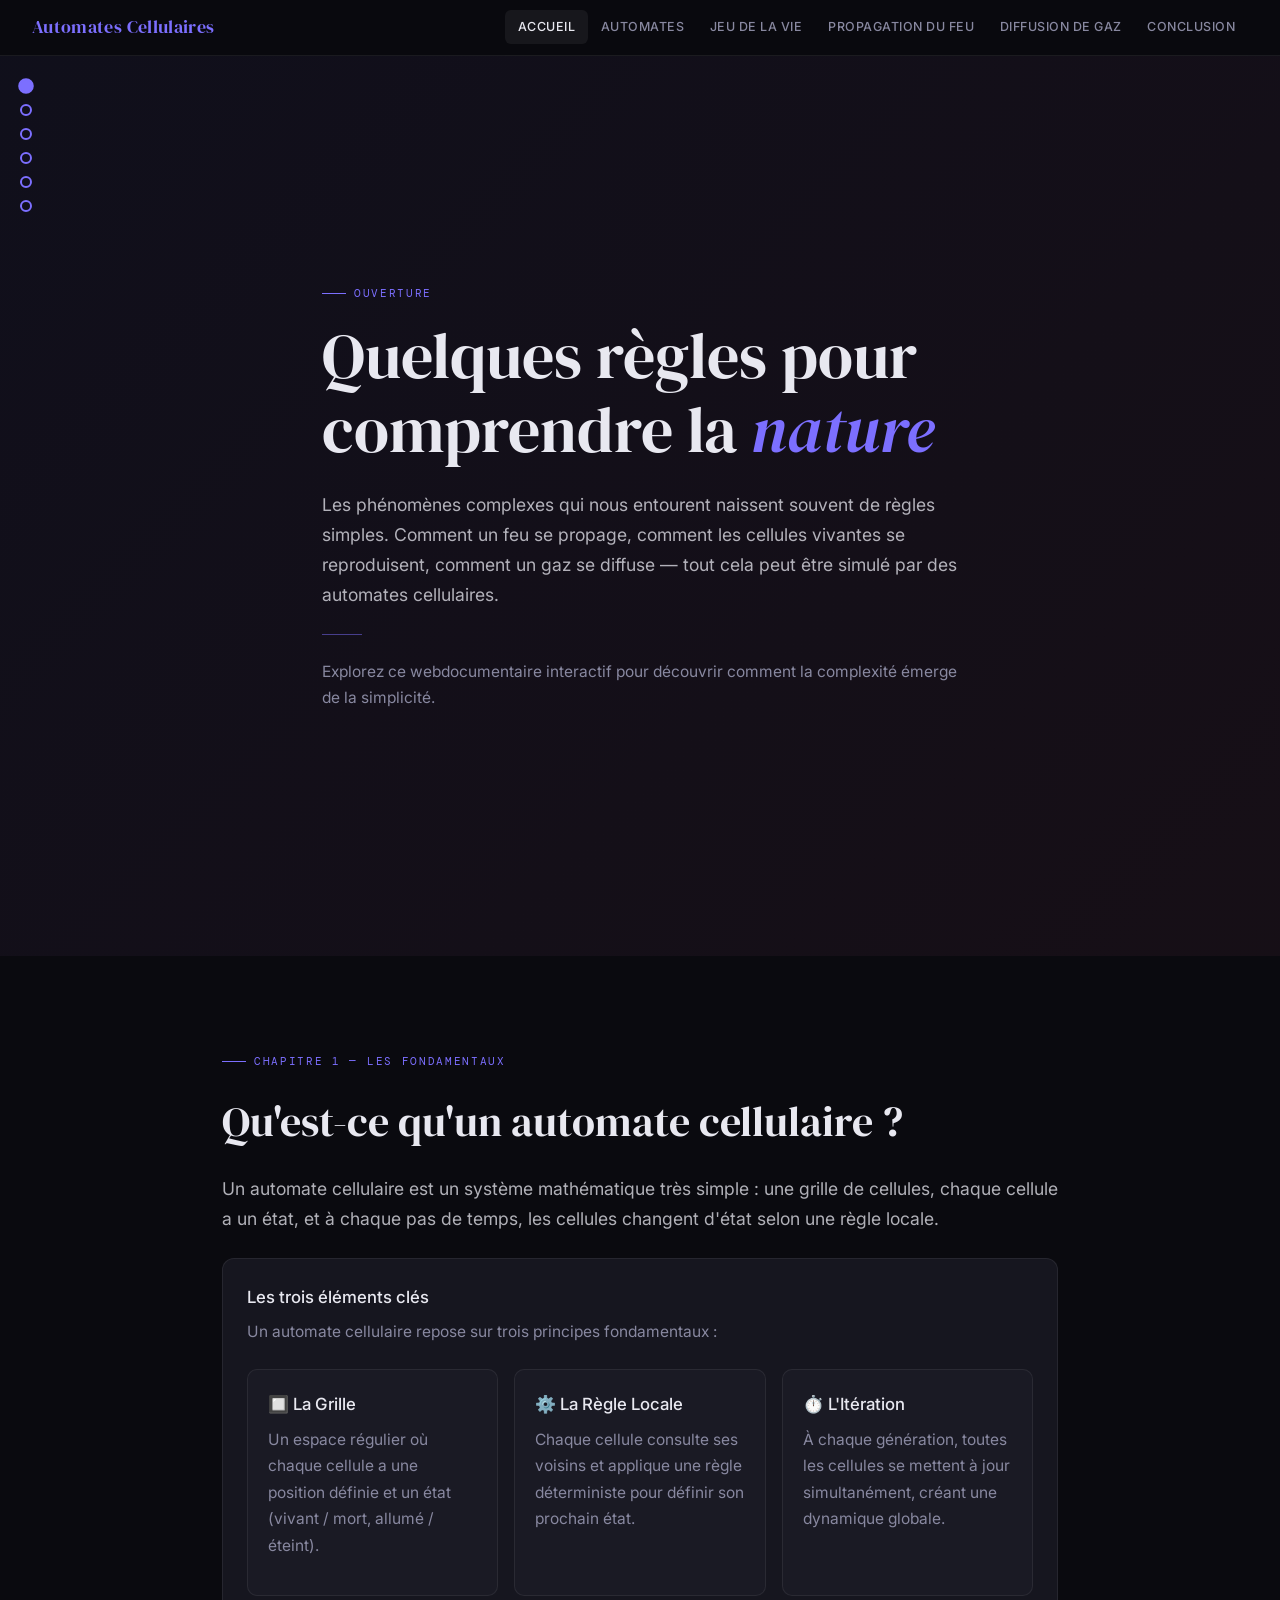
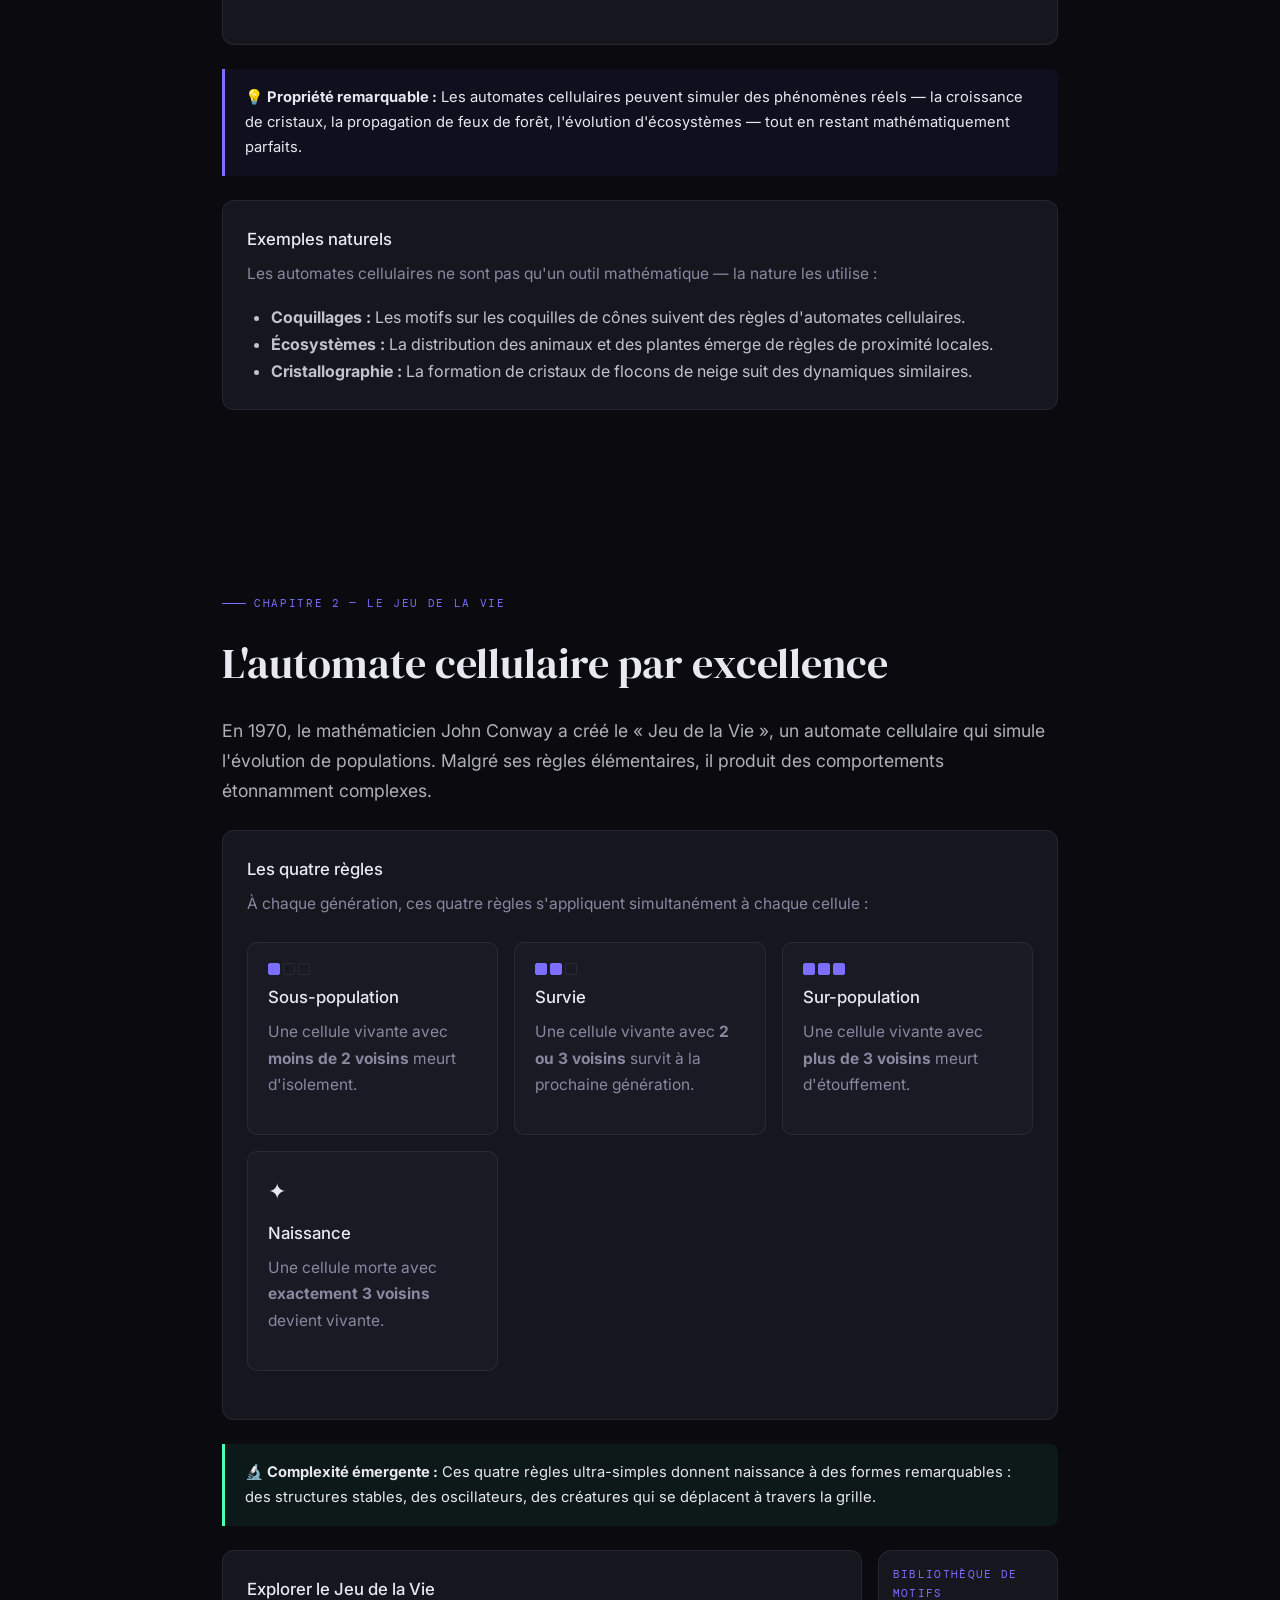
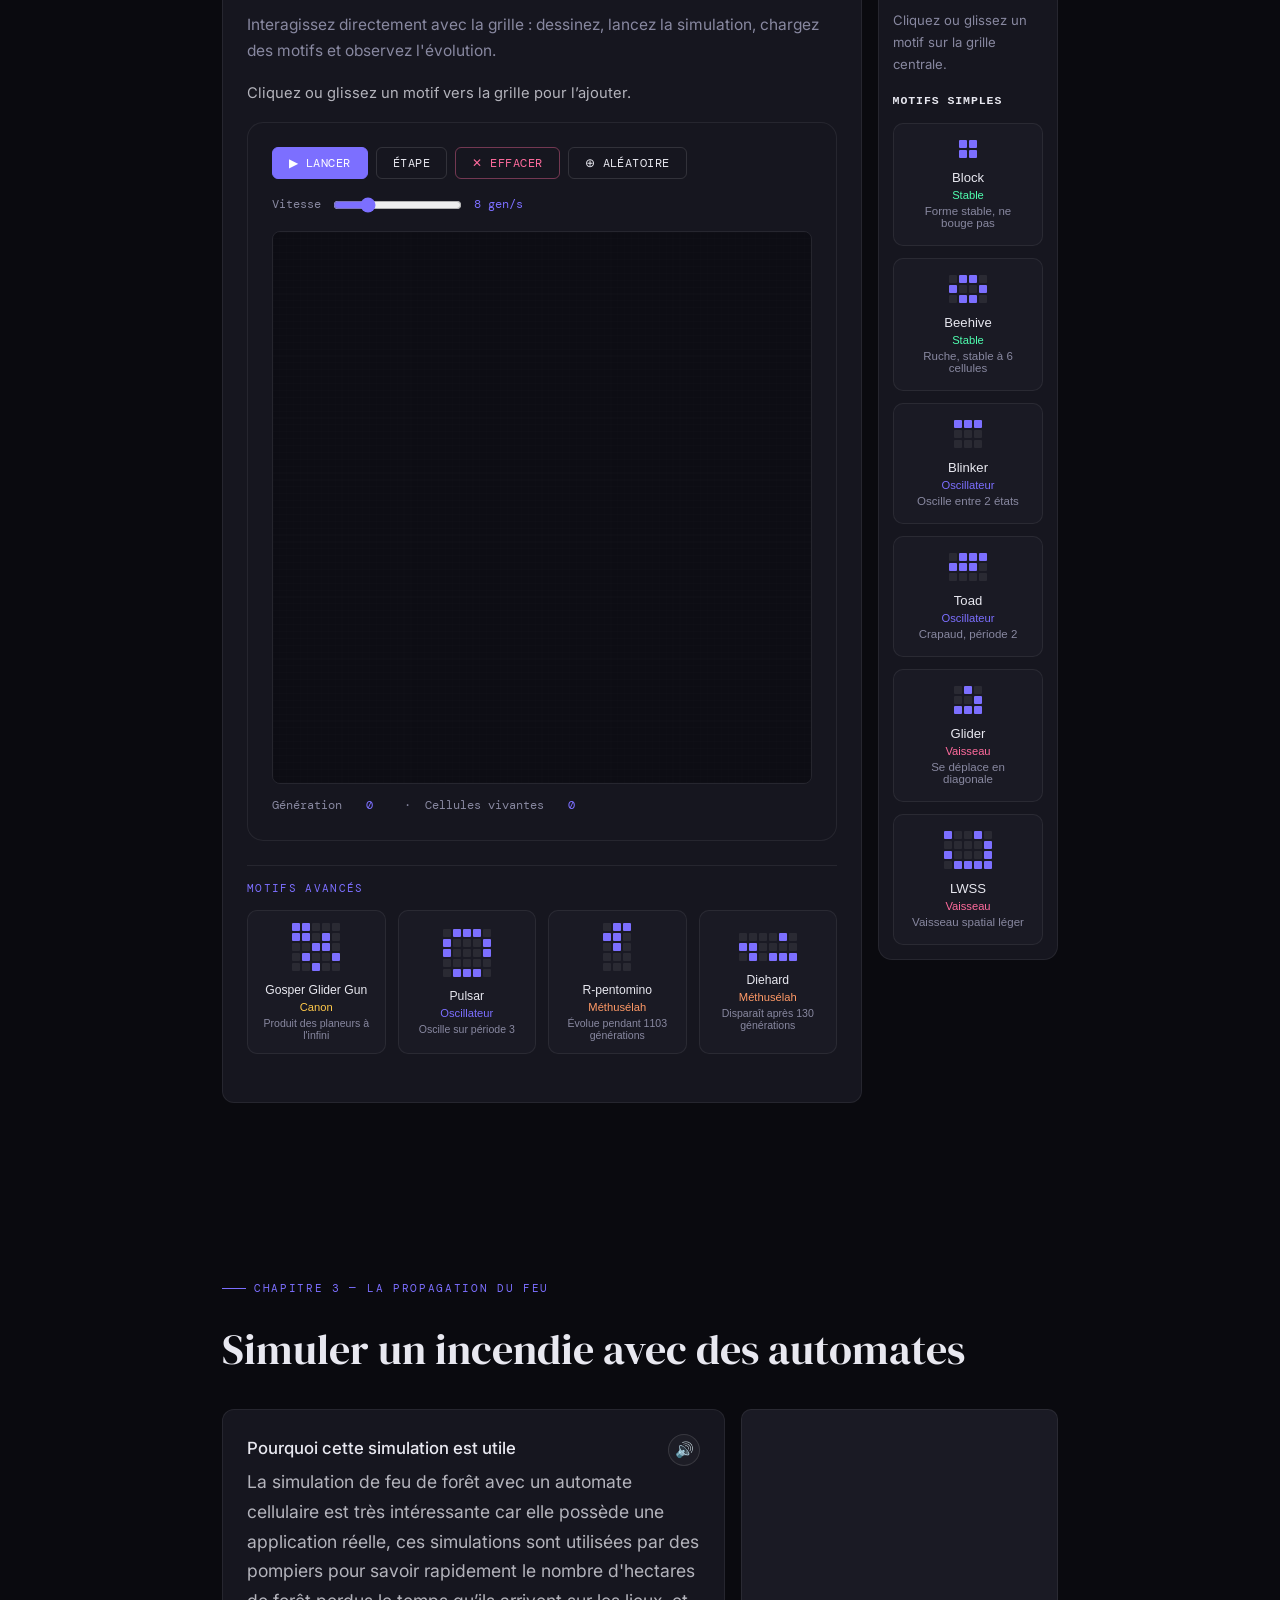
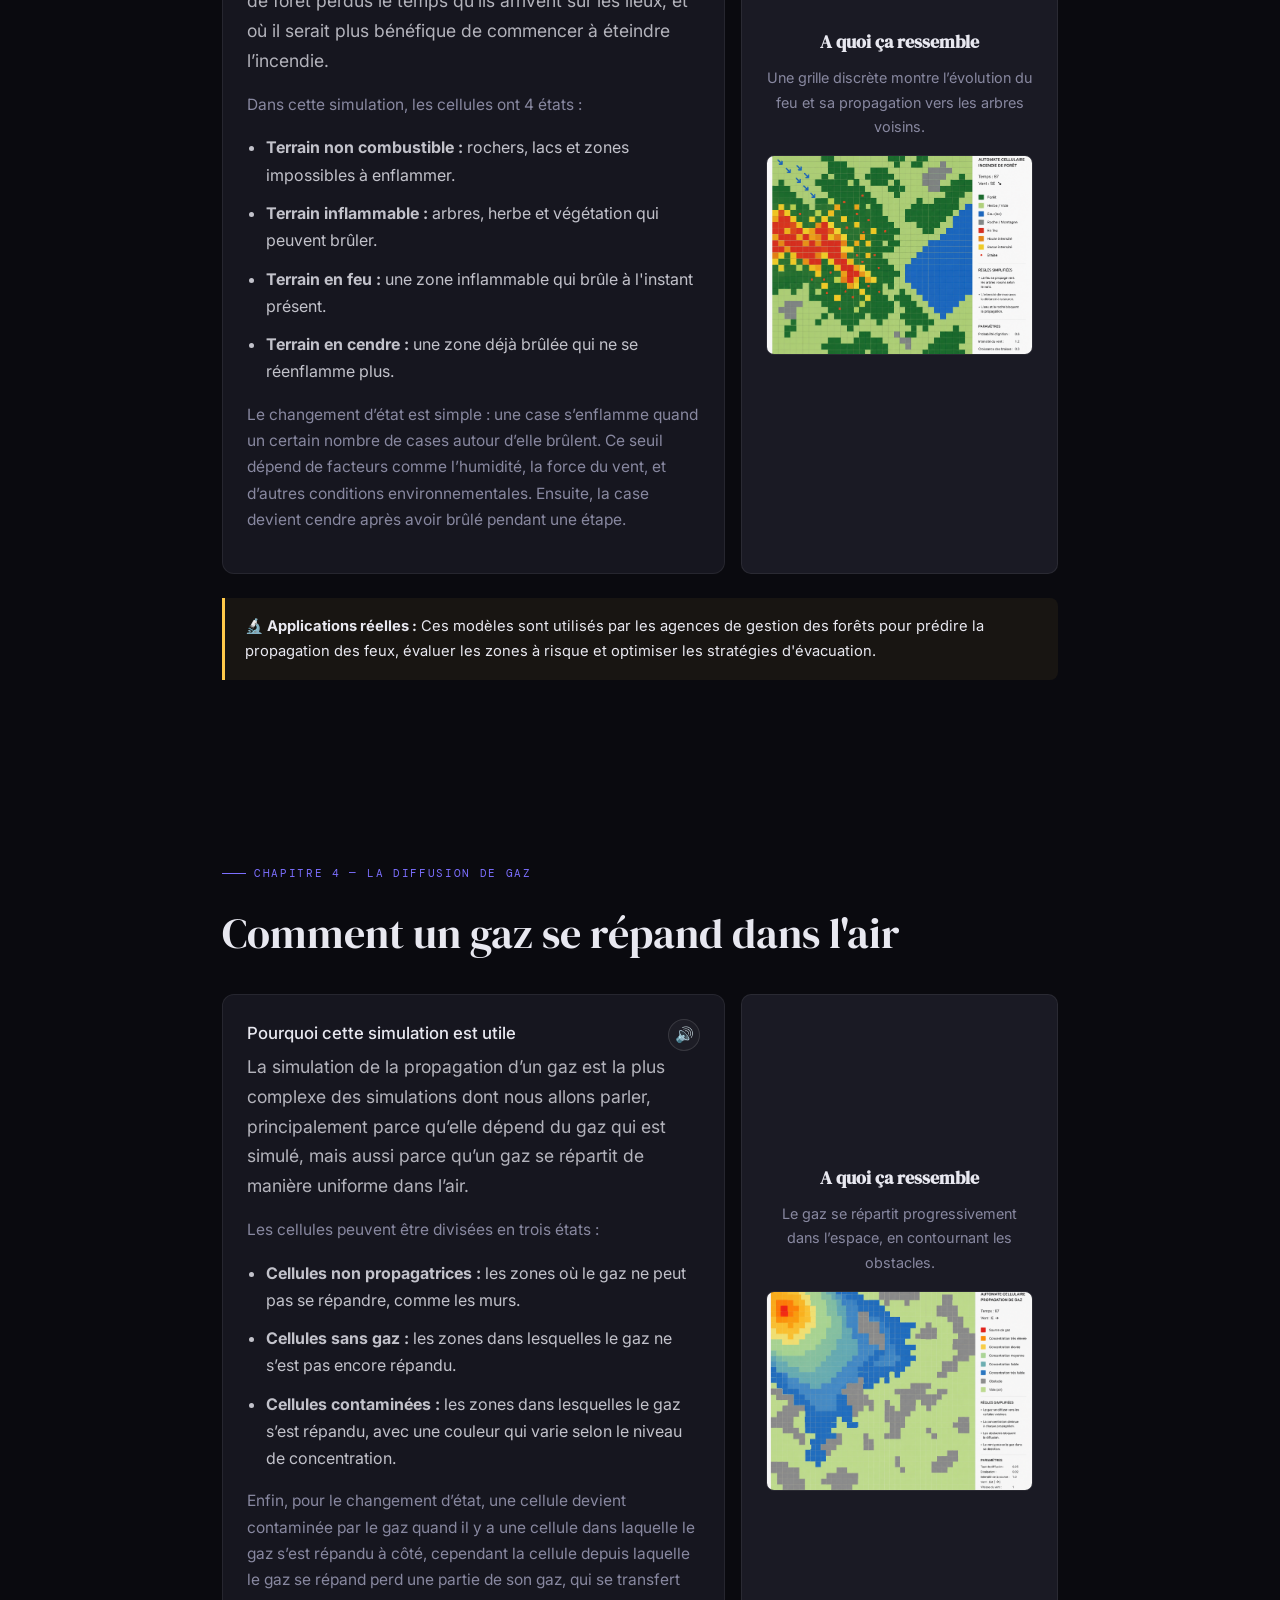
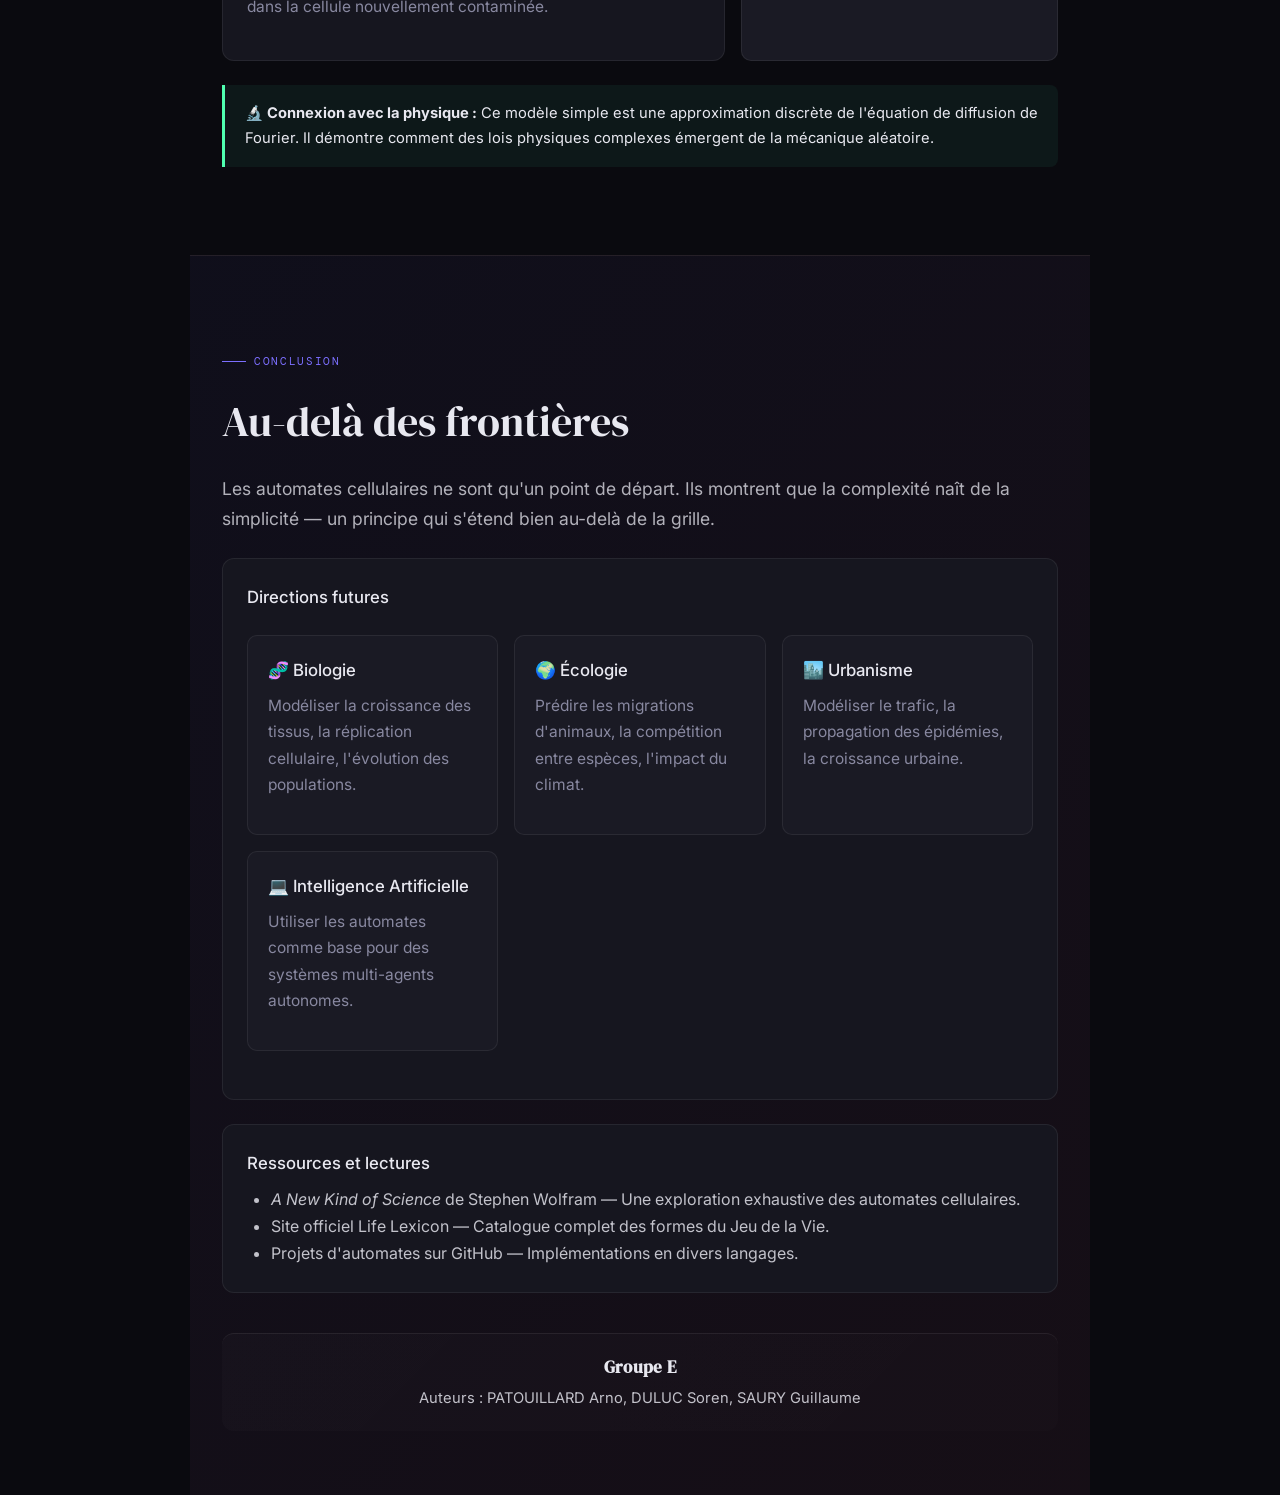
==== commit d3aec9f8: "ajout footer" ====
--- a/index.html
+++ b/index.html
@@ -18,7 +18,7 @@
     <a href="#jeu-de-la-vie">Jeu de la Vie</a>
     <a href="#feu">Propagation du Feu</a>
     <a href="#gaz">Diffusion de Gaz</a>
-    <a href="#finale">Finale</a>
+    <a href="#finale">Conclusion</a>
   </nav>
 </header>
 
@@ -292,6 +292,11 @@
       <li>Projets d'automates sur GitHub — Implémentations en divers langages.</li>
     </ul>
   </div>
+
+  <footer class="site-footer reveal">
+    <strong>Groupe E</strong>
+    <span>Auteurs : PATOUILLARD Arno, DULUC Soren, SAURY Guillaume</span>
+  </footer>
 </section>
 
 </main>
--- a/style.css
+++ b/style.css
@@ -676,6 +676,31 @@
     min-height: 100%;
   }
 
+  /* ── FOOTER ── */
+  .site-footer {
+    margin: 2.5rem 0 0;
+    padding: 1.25rem 1.5rem;
+    border-top: 1px solid var(--border);
+    border-radius: 12px;
+    background: linear-gradient(135deg, rgba(255,255,255,0.02), rgba(255,255,255,0.01));
+    color: var(--text-light);
+    display: flex;
+    flex-direction: column;
+    gap: 0.25rem;
+    text-align: center;
+  }
+
+  .site-footer strong {
+    color: var(--text);
+    font-family: var(--serif);
+    font-size: 1.05rem;
+    letter-spacing: 0.02em;
+  }
+
+  .site-footer span {
+    font-size: 0.92rem;
+  }
+
   /* ── ANIMATION REVEAL ── */
   .reveal {
     opacity: 0;
@@ -784,4 +809,8 @@
     .pattern-dock-grid {
       grid-template-columns: repeat(2, minmax(0, 1fr));
     }
+
+    .site-footer {
+      padding: 1rem 1rem;
+    }
   }
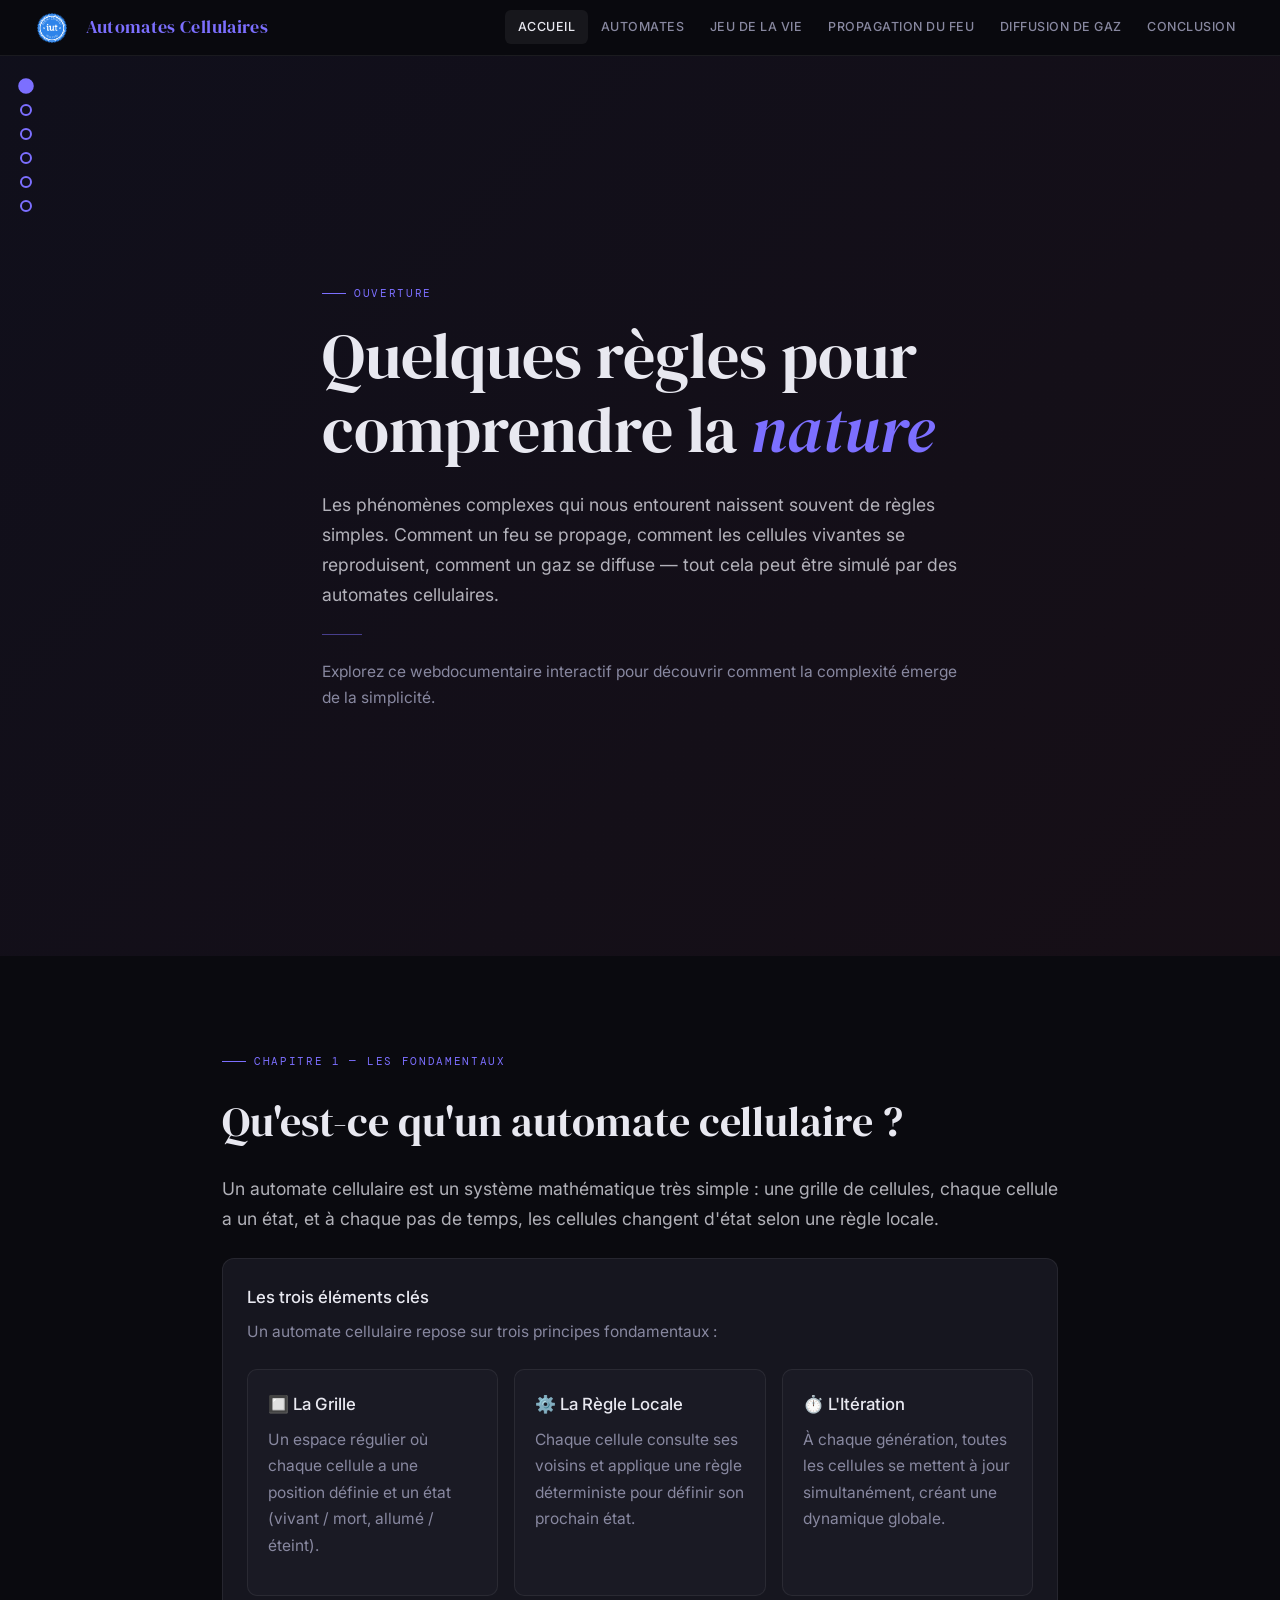
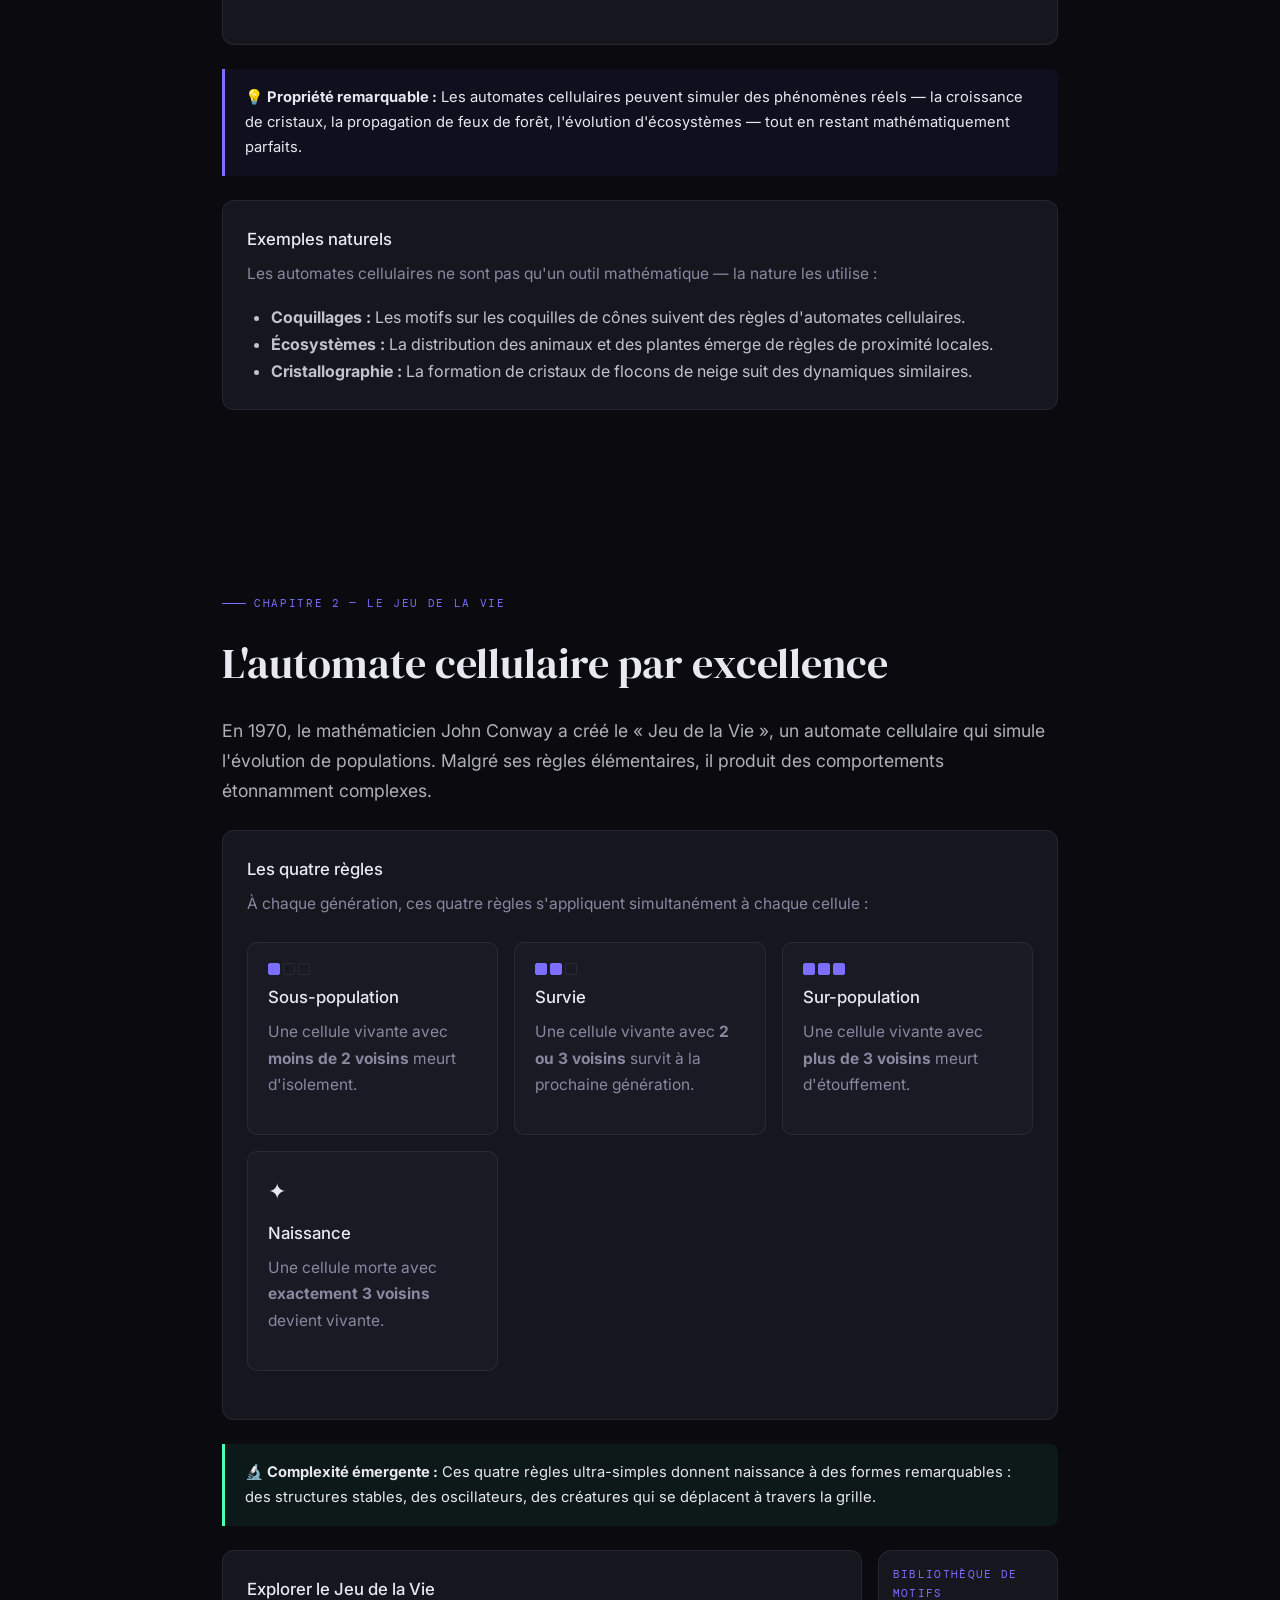
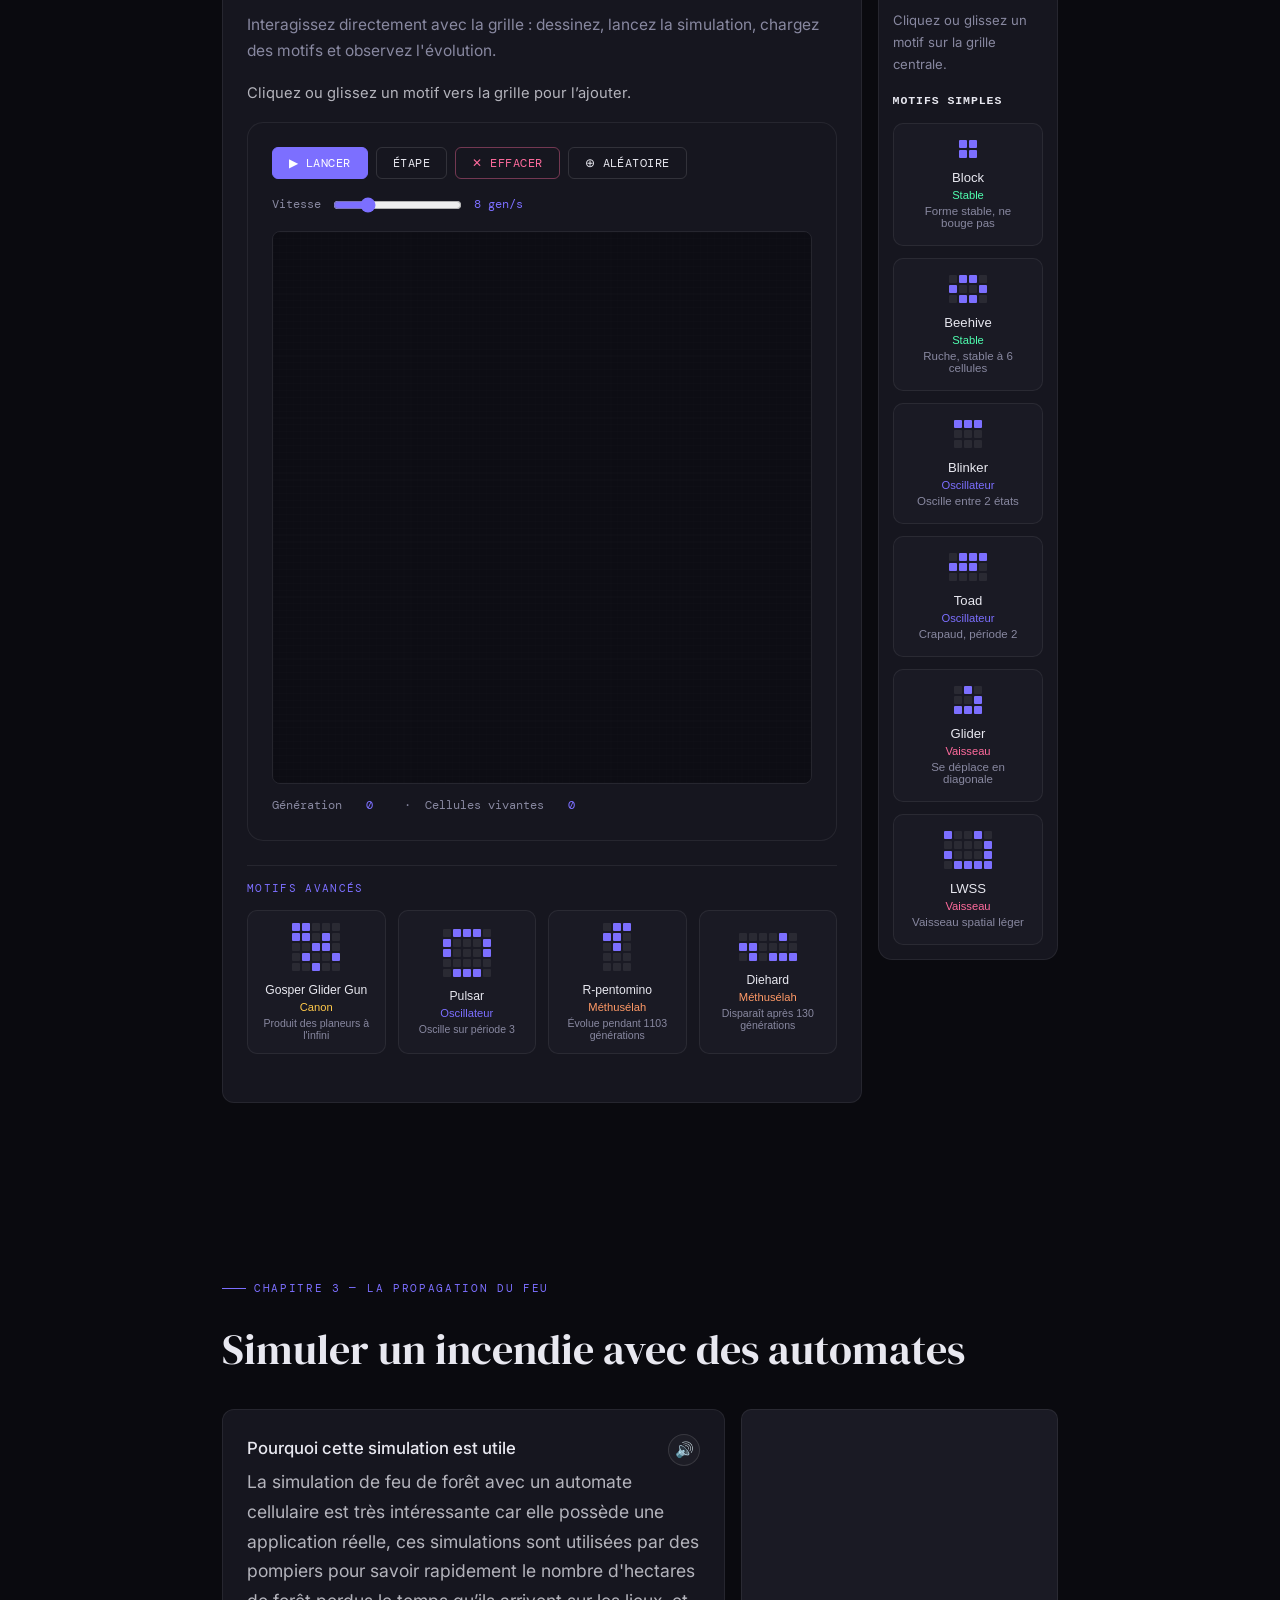
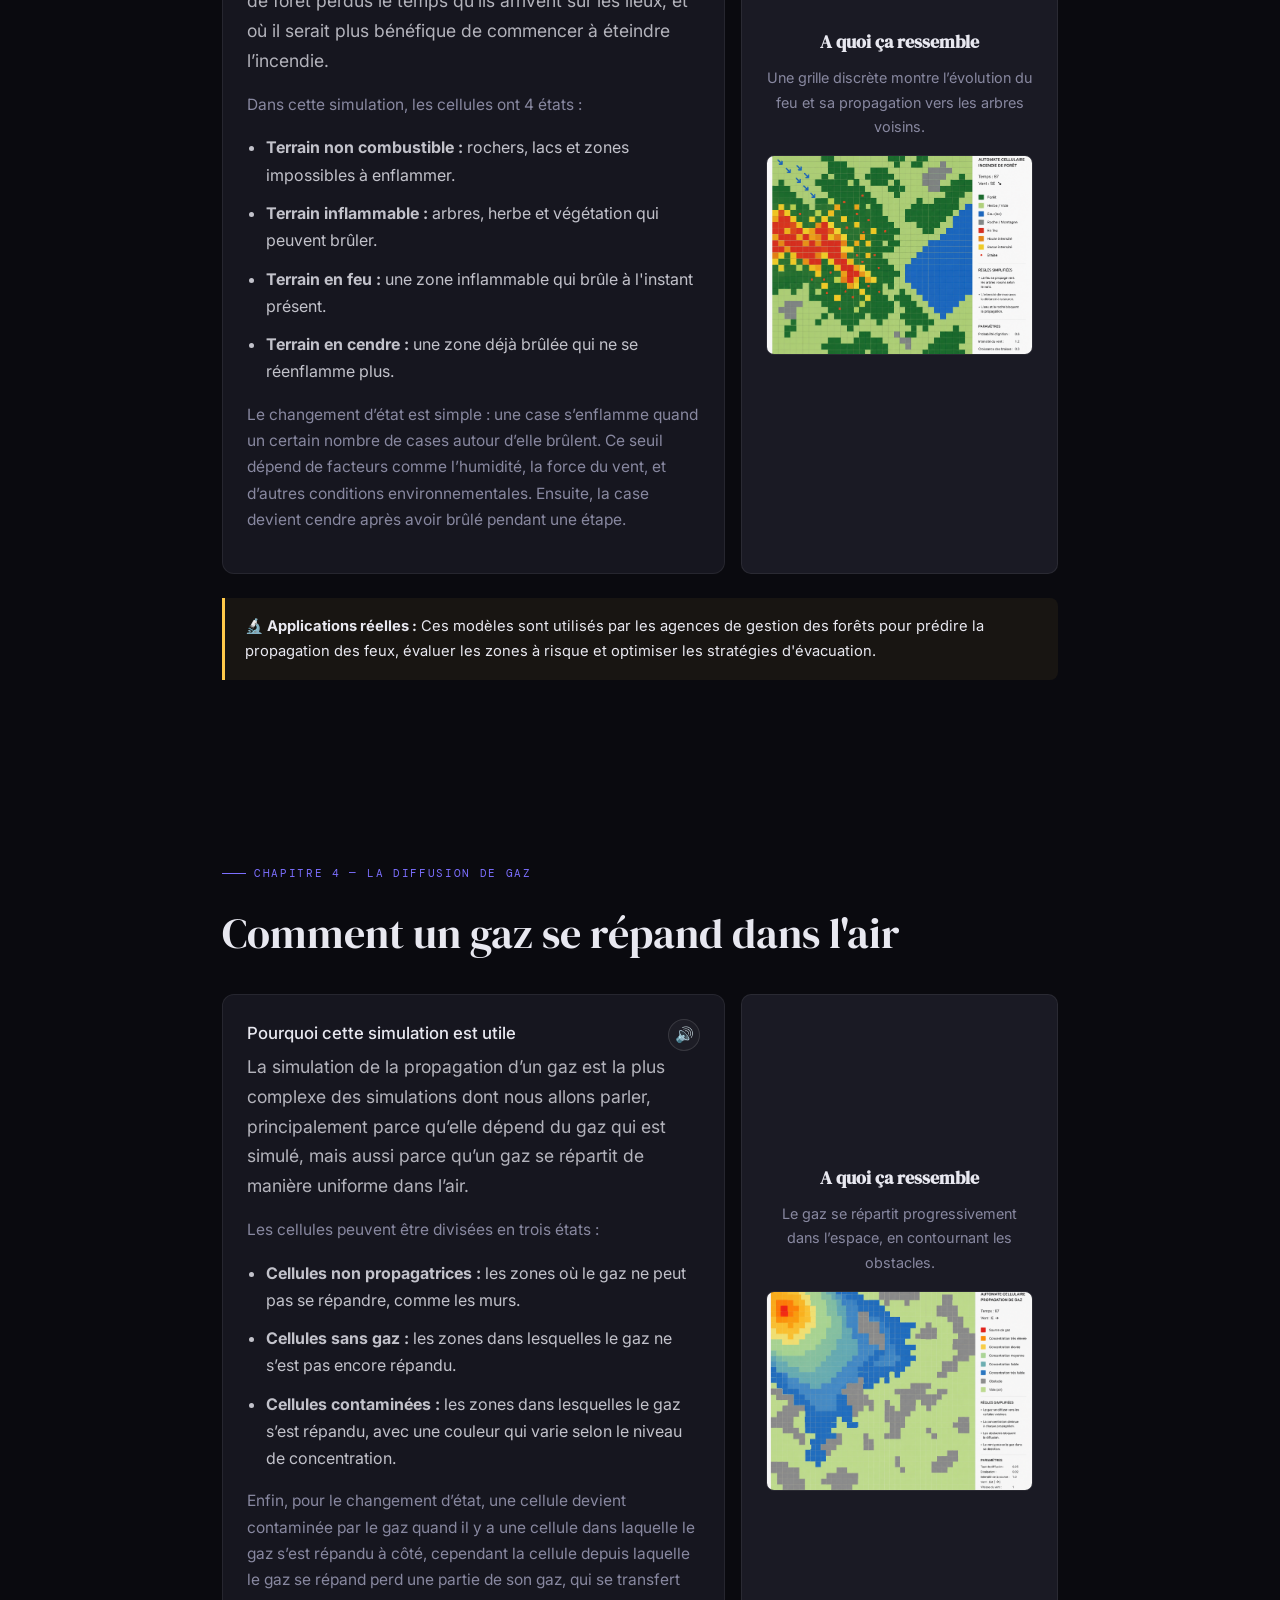
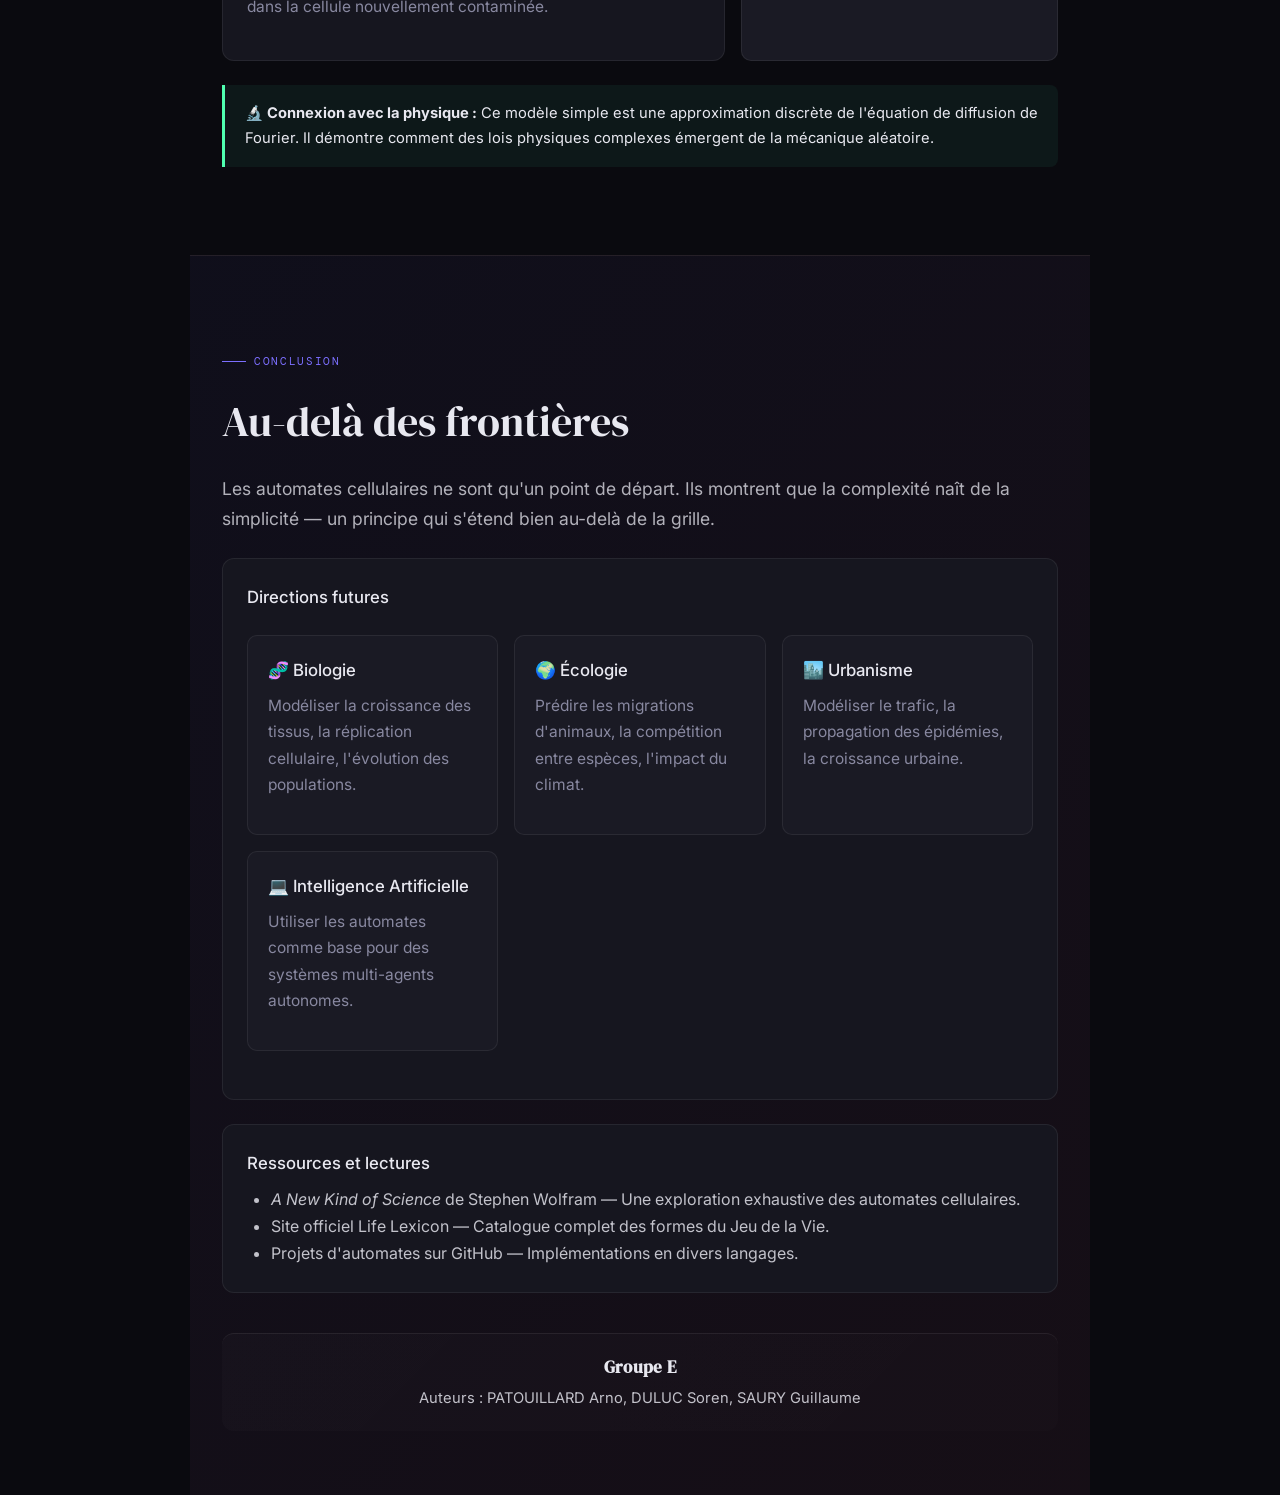
==== commit c3ad2077: "ajout pastille" ====
--- a/index.html
+++ b/index.html
@@ -11,6 +11,7 @@
 <body>
 
 <header>
+  <img class="header-badge" src="assets/IMG/PASTILLE_PROJ_ETUDIANT_TOULOUSE_BLEUCLAIR.png" alt="Pastille IUT Toulouse">
   <div class="logo">Automates Cellulaires</div>
   <nav>
     <a href="#hero">Accueil</a>
--- a/style.css
+++ b/style.css
@@ -53,6 +53,13 @@
     letter-spacing: 0.02em;
     margin-right: auto;
     font-weight: 400;
+  }
+  .header-badge {
+    width: 40px;
+    height: 40px;
+    object-fit: contain;
+    flex: 0 0 auto;
+    margin-right: 0.85rem;
   }
   header nav {
     position: static;
@@ -776,6 +783,11 @@
     .hero-content { padding: 0 1.5rem; }
     section { padding: 5rem 1.25rem 3rem; }
     header, nav { padding: 0 1rem; }
+    .header-badge {
+      width: 32px;
+      height: 32px;
+      margin-right: 0.6rem;
+    }
     header nav a, nav a { display: none; }
     header nav a:first-child, nav a:first-child { display: block; }
     
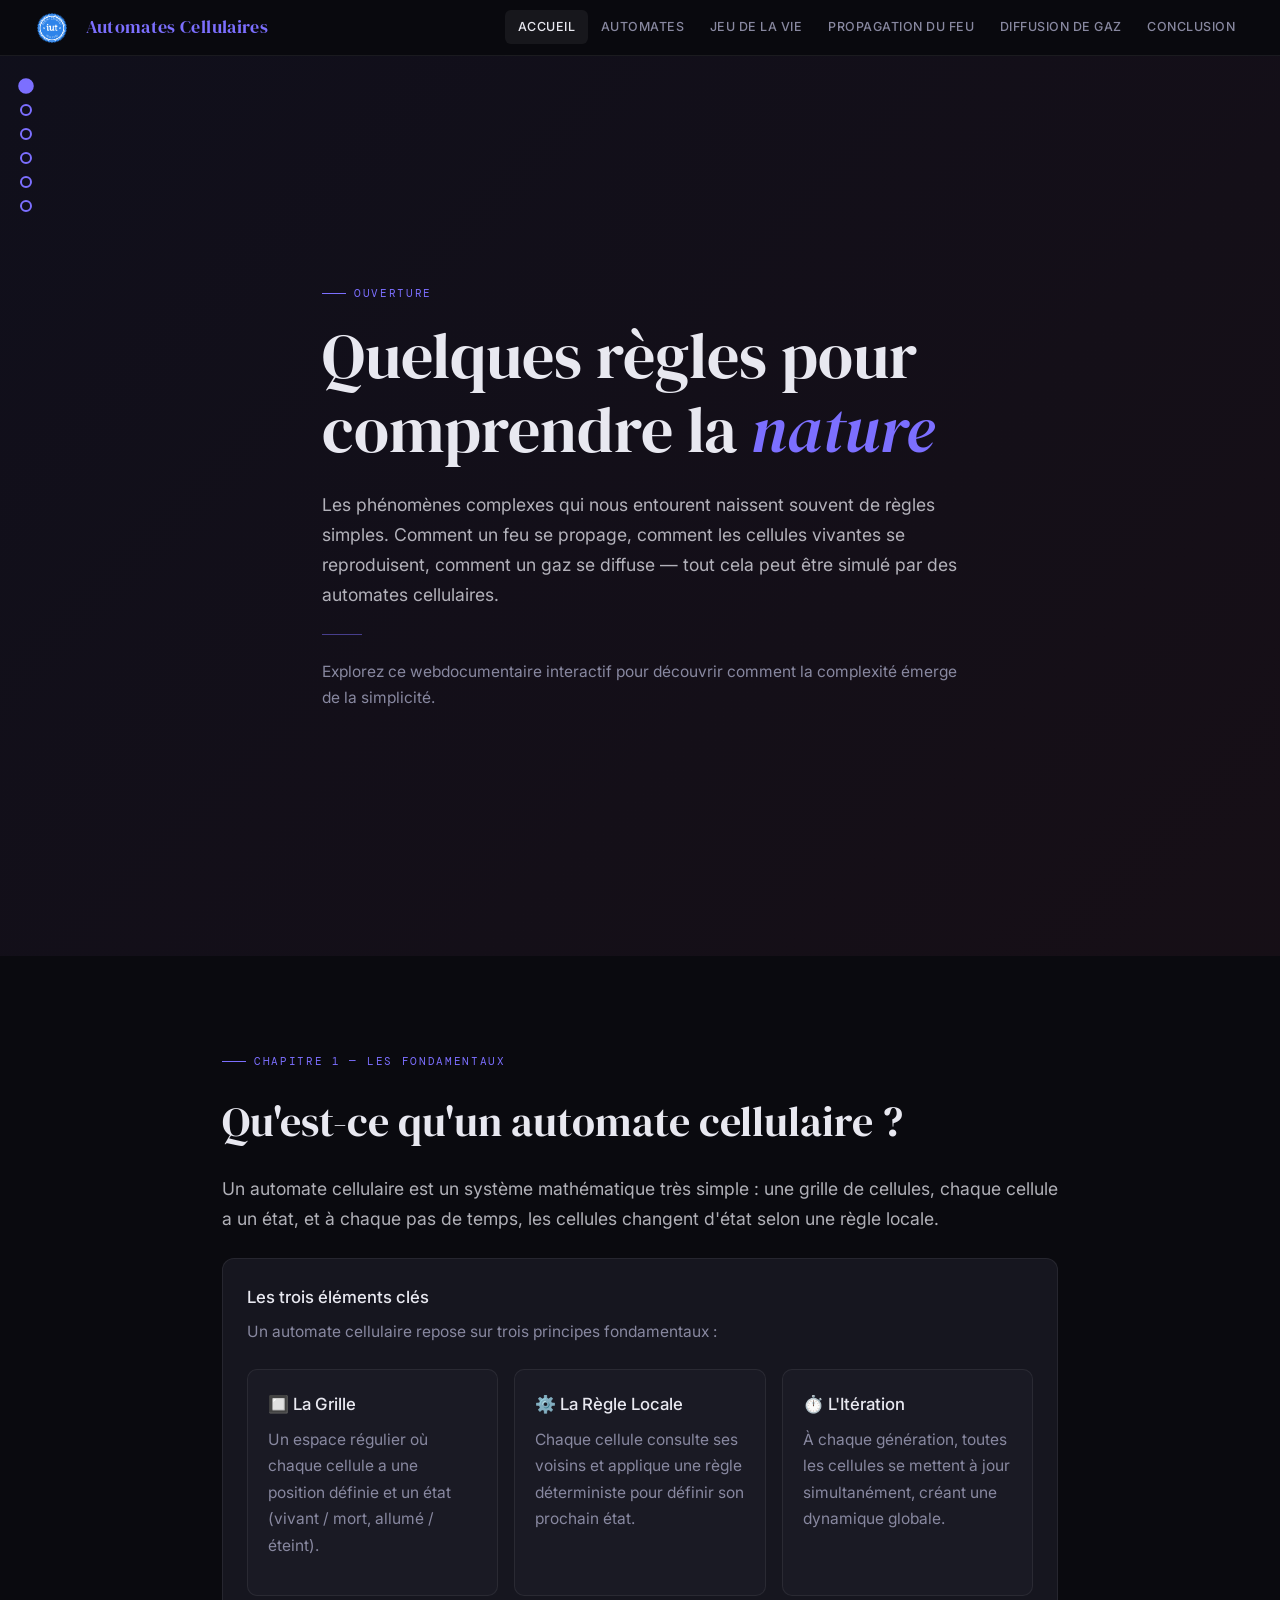
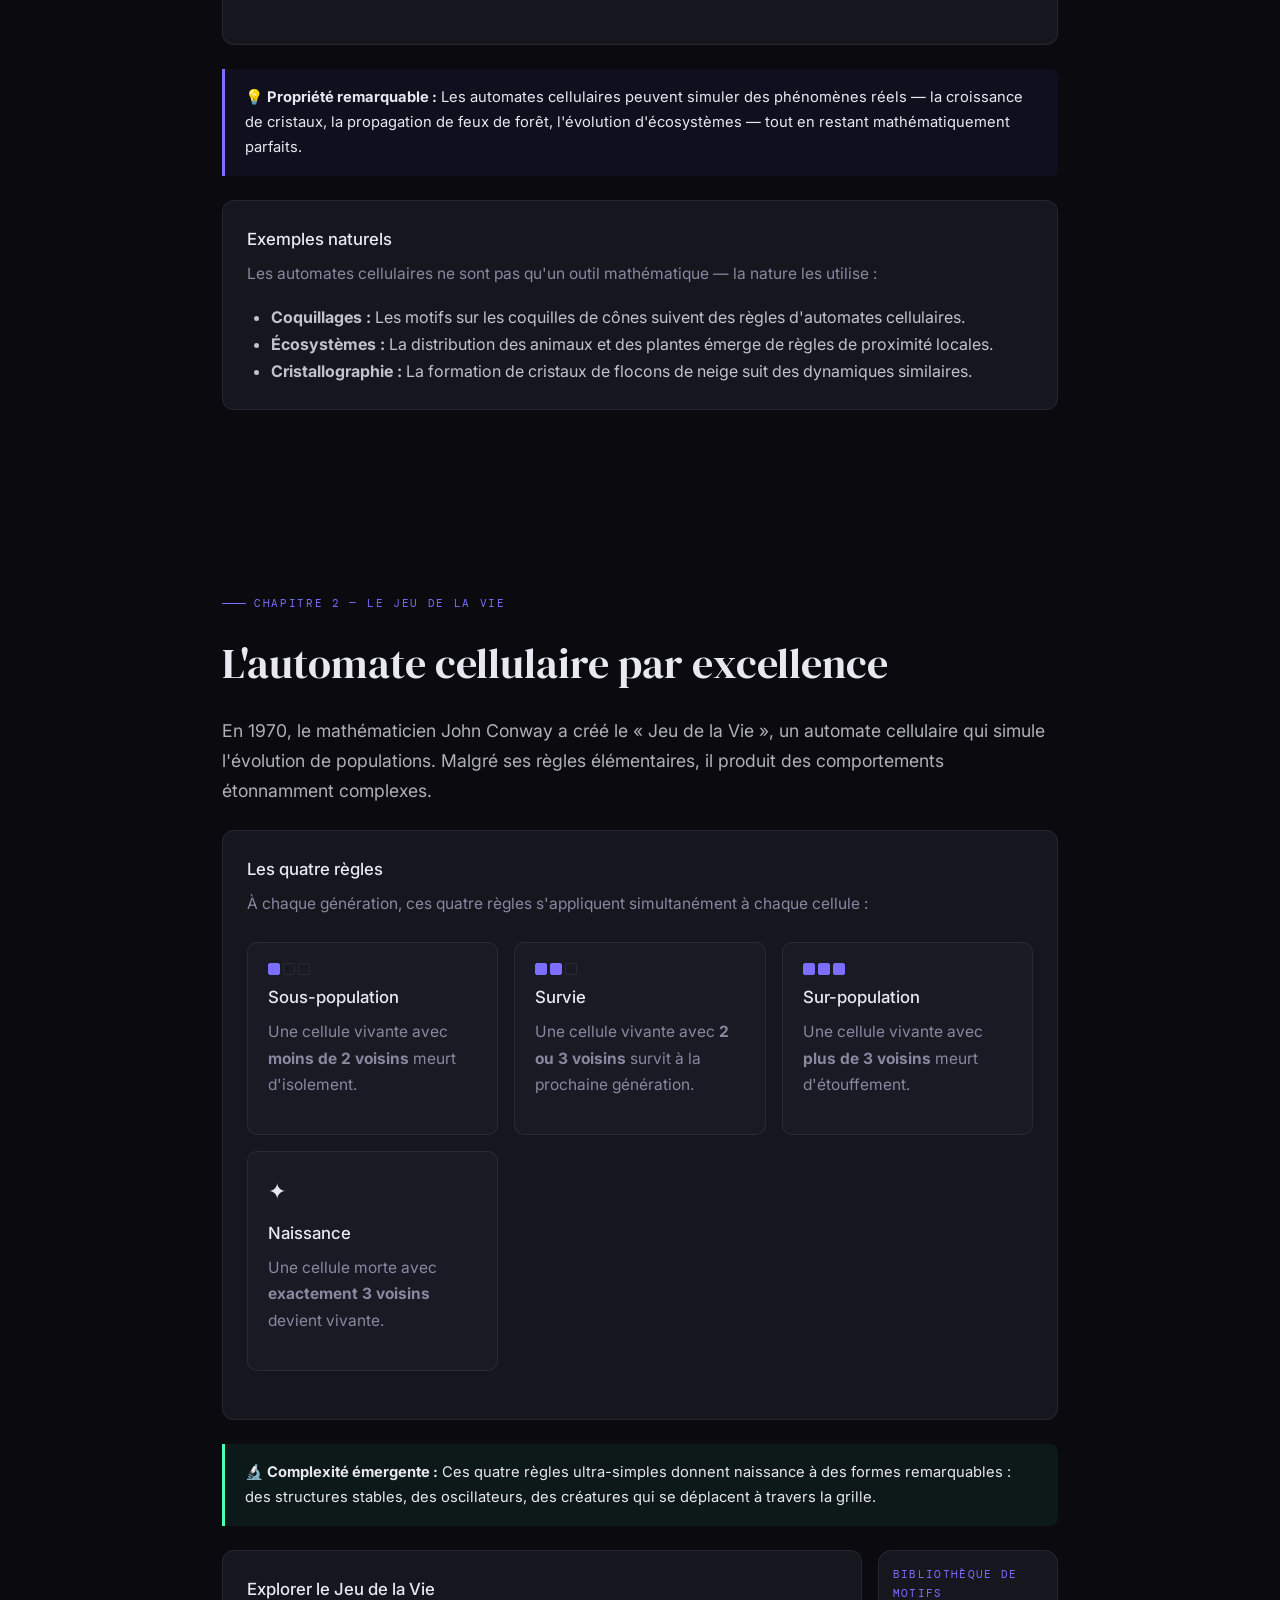
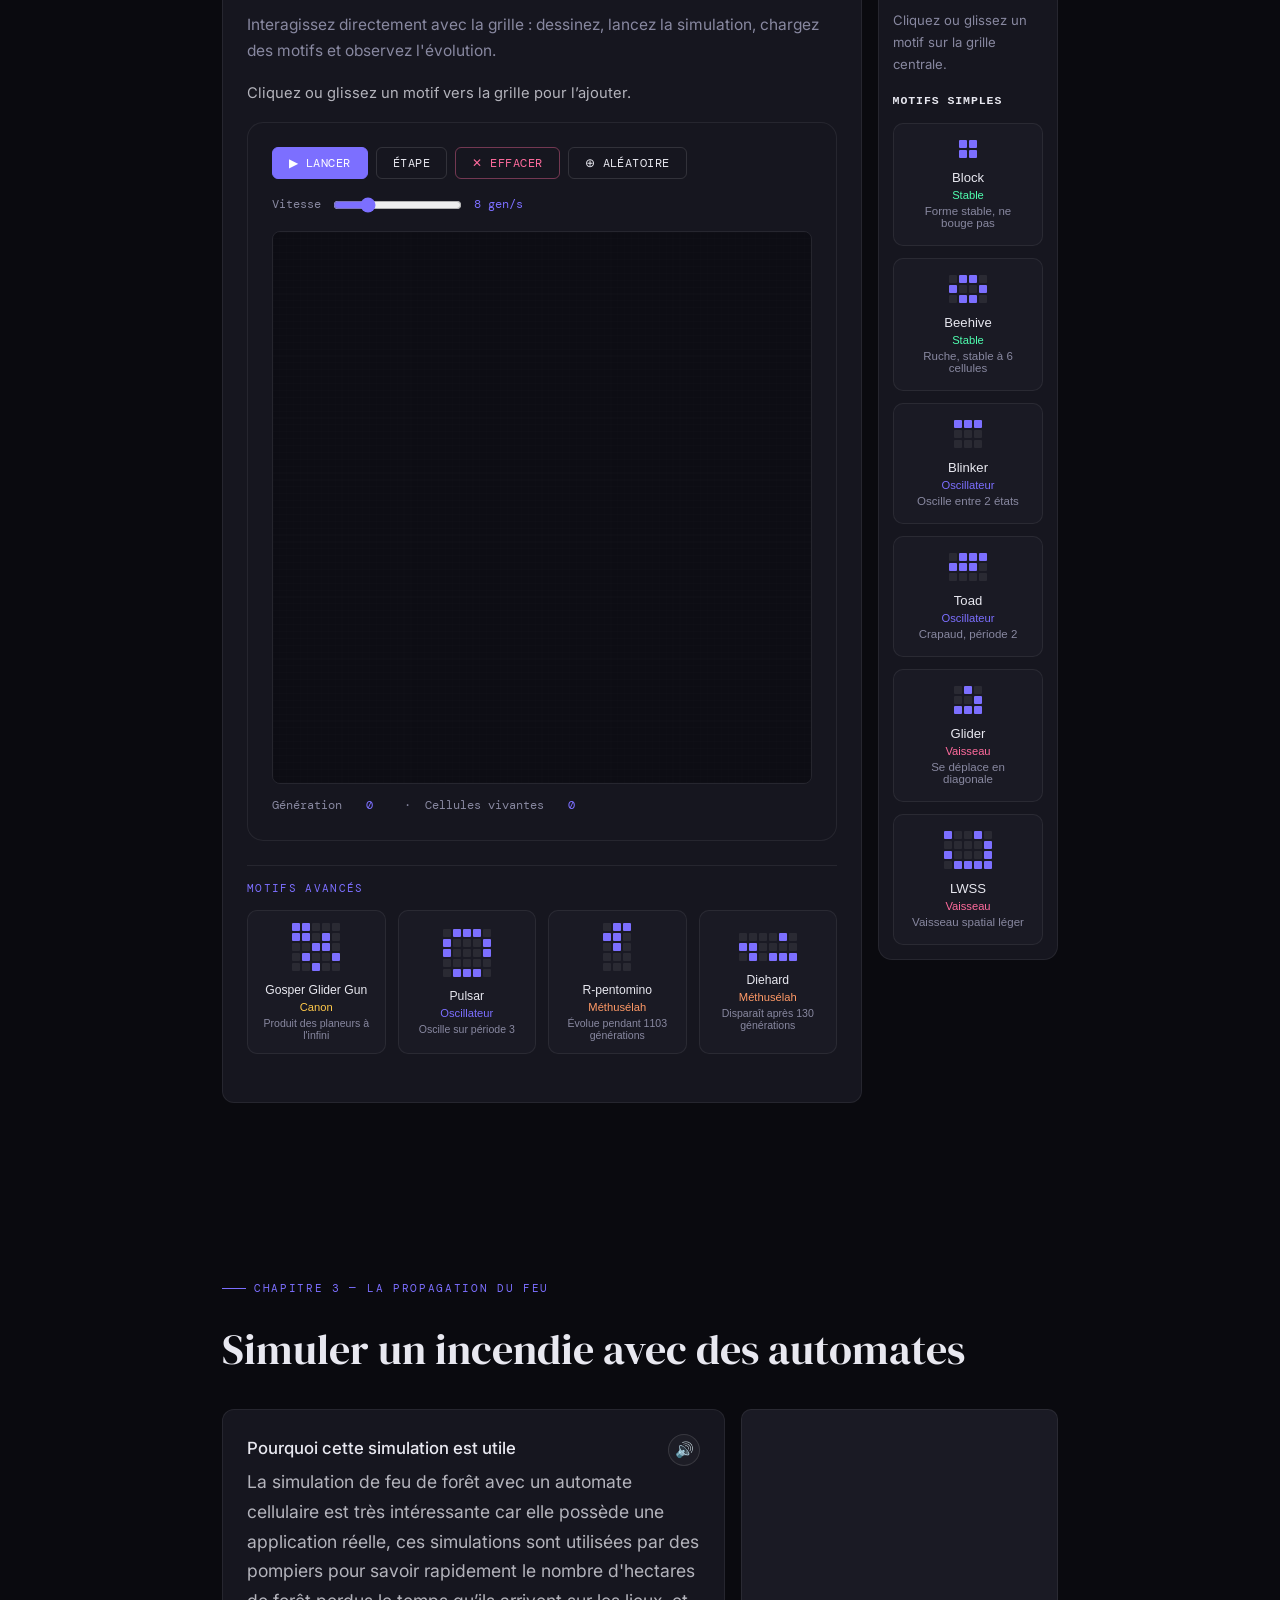
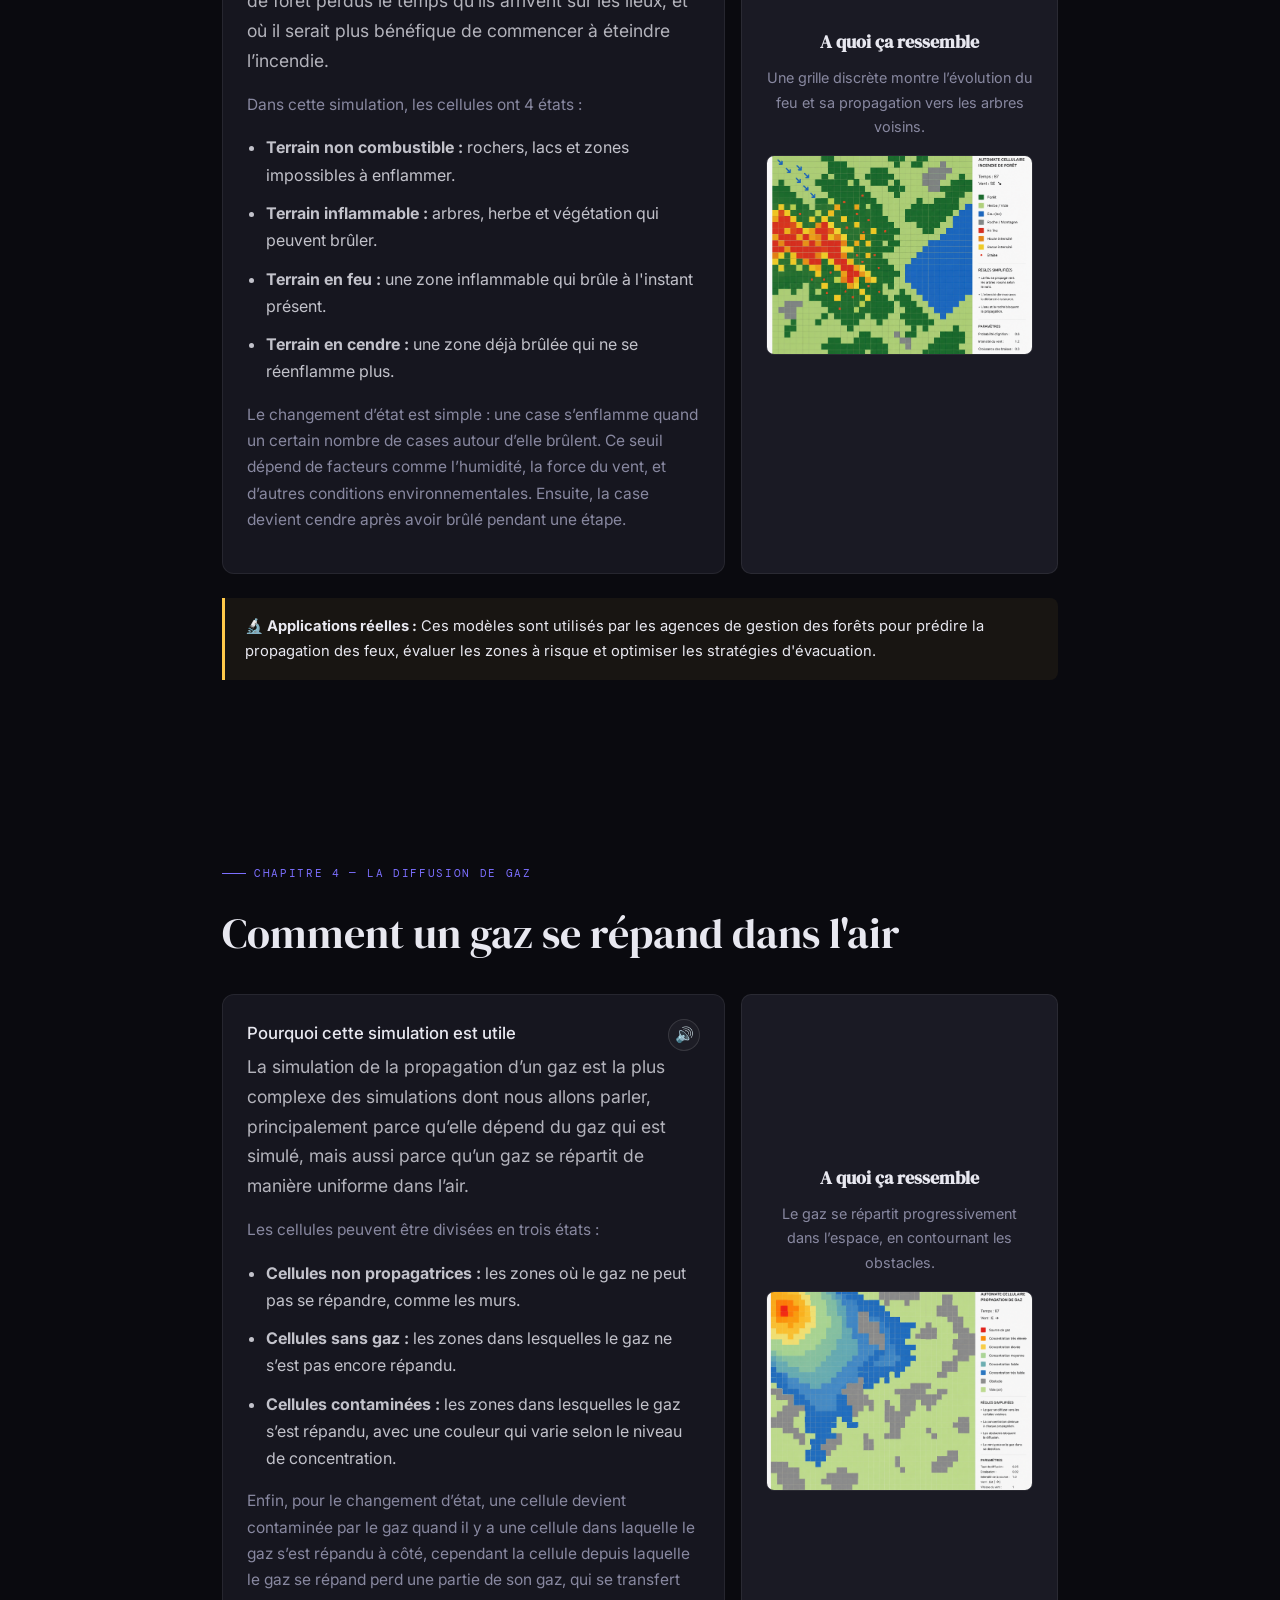
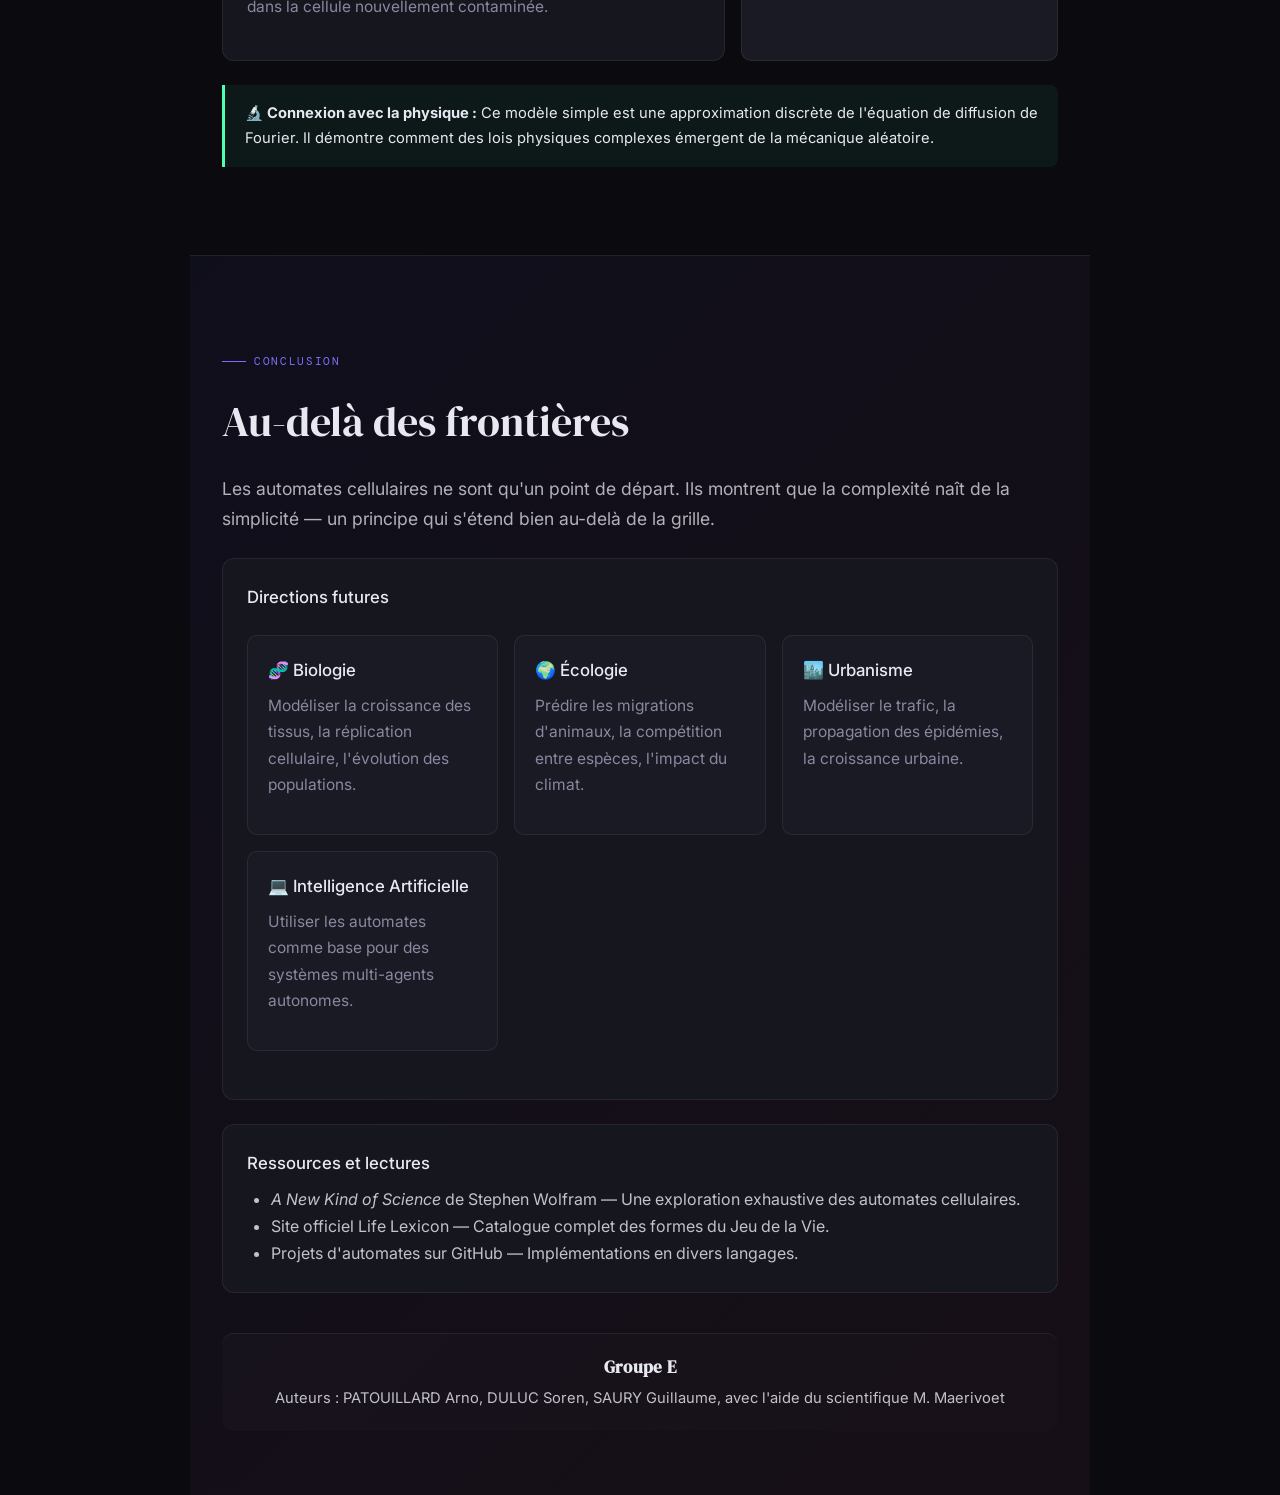
==== commit 8cd3865e: "zoom img" ====
--- a/index.html
+++ b/index.html
@@ -212,7 +212,7 @@
     <div class="simulation-preview fire-preview reveal">
       <h4>A quoi ça ressemble</h4>
       <p>Une grille discrète montre l’évolution du feu et sa propagation vers les arbres voisins.</p>
-      <img id="firePreview" src="assets/IMG/forestFire.png" alt="Aperçu incendie" style="width: 100%; max-width: 300px; height: 200px; object-fit: cover; border-radius: 8px; border: 1px solid var(--border);">
+      <img id="firePreview" class="preview-image" src="assets/IMG/forestFire.png" alt="Aperçu incendie" style="width: 100%; max-width: 300px; height: 200px; object-fit: cover; border-radius: 8px; border: 1px solid var(--border);">
     </div>
   </div>
 
@@ -248,7 +248,7 @@
     <div class="simulation-preview fire-preview reveal">
       <h4>A quoi ça ressemble</h4>
       <p>Le gaz se répartit progressivement dans l’espace, en contournant les obstacles.</p>
-      <img id="gasPreview" src="assets/IMG/propagationGaz.png" alt="Aperçu propagation de gaz" style="width: 100%; max-width: 300px; height: 200px; object-fit: cover; border-radius: 8px; border: 1px solid var(--border);">
+      <img id="gasPreview" class="preview-image" src="assets/IMG/propagationGaz.png" alt="Aperçu propagation de gaz" style="width: 100%; max-width: 300px; height: 200px; object-fit: cover; border-radius: 8px; border: 1px solid var(--border);">
     </div>
   </div>
 
@@ -296,11 +296,19 @@
 
   <footer class="site-footer reveal">
     <strong>Groupe E</strong>
-    <span>Auteurs : PATOUILLARD Arno, DULUC Soren, SAURY Guillaume</span>
+    <span>Auteurs : PATOUILLARD Arno, DULUC Soren, SAURY Guillaume, avec l'aide du scientifique M. Maerivoet</span>
   </footer>
 </section>
 
 </main>
+
+<div class="image-lightbox" id="imageLightbox" aria-hidden="true">
+  <div class="image-lightbox-backdrop" id="imageLightboxBackdrop"></div>
+  <figure class="image-lightbox-panel" role="dialog" aria-modal="true" aria-label="Aperçu de l'image">
+    <button type="button" class="image-lightbox-close" id="imageLightboxClose" aria-label="Fermer l'aperçu">×</button>
+    <img id="imageLightboxImg" alt="Aperçu agrandi">
+  </figure>
+</div>
 
 <script src="jeu-de-la-vie.js"></script>
 
@@ -384,6 +392,37 @@
       element.scrollIntoView({ behavior: 'smooth' });
     }
   }
+
+  // ─── IMAGE LIGHTBOX ─── 
+  const imageLightbox = document.getElementById('imageLightbox');
+  const imageLightboxImg = document.getElementById('imageLightboxImg');
+  const imageLightboxClose = document.getElementById('imageLightboxClose');
+  const imageLightboxBackdrop = document.getElementById('imageLightboxBackdrop');
+
+  function openImageLightbox(sourceImg) {
+    if (!imageLightbox || !imageLightboxImg || !sourceImg) return;
+    imageLightboxImg.src = sourceImg.src;
+    imageLightboxImg.alt = sourceImg.alt || 'Aperçu agrandi';
+    imageLightbox.classList.add('is-open');
+    imageLightbox.setAttribute('aria-hidden', 'false');
+  }
+
+  function closeImageLightbox() {
+    if (!imageLightbox || !imageLightboxImg) return;
+    imageLightbox.classList.remove('is-open');
+    imageLightbox.setAttribute('aria-hidden', 'true');
+    imageLightboxImg.src = '';
+  }
+
+  document.querySelectorAll('.preview-image').forEach(img => {
+    img.addEventListener('click', () => openImageLightbox(img));
+  });
+
+  imageLightboxClose?.addEventListener('click', closeImageLightbox);
+  imageLightboxBackdrop?.addEventListener('click', closeImageLightbox);
+  window.addEventListener('keydown', event => {
+    if (event.key === 'Escape') closeImageLightbox();
+  });
 
   // ─── SIMPLE SIMULATIONS (Preview Canvases) ─── 
   function drawFirePreview() {
--- a/style.css
+++ b/style.css
@@ -612,6 +612,16 @@
     display: block;
   }
 
+  .preview-image {
+    cursor: zoom-in;
+    transition: transform 0.2s ease, box-shadow 0.2s ease;
+  }
+
+  .preview-image:hover {
+    transform: translateY(-2px);
+    box-shadow: 0 10px 24px rgba(0,0,0,0.25);
+  }
+
   .fire-layout {
     display: grid;
     grid-template-columns: minmax(0, 1.35fr) minmax(280px, 0.85fr);
@@ -683,6 +693,65 @@
     min-height: 100%;
   }
 
+  /* ── IMAGE LIGHTBOX ── */
+  .image-lightbox {
+    position: fixed;
+    inset: 0;
+    display: none;
+    align-items: center;
+    justify-content: center;
+    z-index: 300;
+    padding: 1.5rem;
+  }
+
+  .image-lightbox.is-open {
+    display: flex;
+  }
+
+  .image-lightbox-backdrop {
+    position: absolute;
+    inset: 0;
+    background: rgba(0,0,0,0.78);
+    backdrop-filter: blur(6px);
+  }
+
+  .image-lightbox-panel {
+    position: relative;
+    z-index: 1;
+    margin: 0;
+    max-width: min(92vw, 1100px);
+    max-height: 88vh;
+    display: flex;
+    align-items: flex-start;
+    justify-content: center;
+  }
+
+  .image-lightbox-panel img {
+    max-width: 100%;
+    max-height: 88vh;
+    object-fit: contain;
+    border-radius: 14px;
+    border: 1px solid var(--border);
+    background: var(--bg3);
+    box-shadow: 0 20px 60px rgba(0,0,0,0.45);
+  }
+
+  .image-lightbox-close {
+    position: absolute;
+    top: -0.9rem;
+    right: -0.9rem;
+    width: 2.25rem;
+    height: 2.25rem;
+    border: none;
+    border-radius: 999px;
+    background: var(--text);
+    color: var(--bg);
+    font-size: 1.4rem;
+    line-height: 1;
+    cursor: pointer;
+    box-shadow: 0 8px 18px rgba(0,0,0,0.35);
+  }
+
   /* ── FOOTER ── */
   .site-footer {
     margin: 2.5rem 0 0;
@@ -825,4 +894,13 @@
     .site-footer {
       padding: 1rem 1rem;
     }
+
+    .image-lightbox {
+      padding: 1rem;
+    }
+
+    .image-lightbox-close {
+      top: -0.65rem;
+      right: -0.65rem;
+    }
   }
